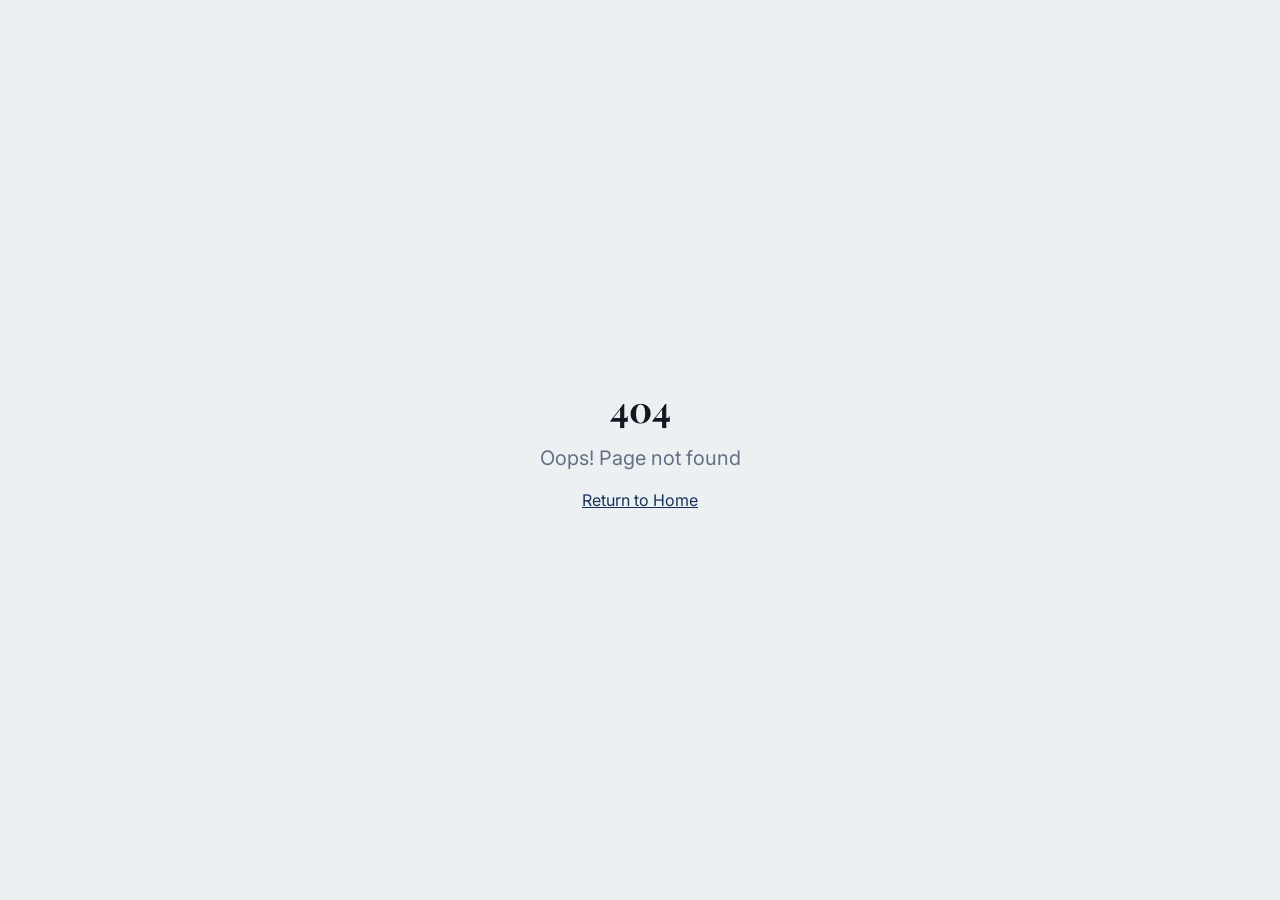
==== index.html @ b3d6ce6e "Add files via upload" ====
<!doctype html>
<html lang="en">
  <head>
    <meta charset="UTF-8" />
    <meta name="viewport" content="width=device-width, initial-scale=1.0" />
    <!-- TODO: Set the document title to the name of your application -->
    <title>Lovable App</title>
    <meta name="description" content="Lovable Generated Project" />
    <meta name="author" content="Lovable" />

    <!-- TODO: Update og:title to match your application name -->
    <meta property="og:title" content="Lovable App" />
    <meta property="og:description" content="Lovable Generated Project" />
    <meta property="og:type" content="website" />
    <meta property="og:image" content="https://lovable.dev/opengraph-image-p98pqg.png" />

    <meta name="twitter:card" content="summary_large_image" />
    <meta name="twitter:site" content="@Lovable" />
    <meta name="twitter:image" content="https://lovable.dev/opengraph-image-p98pqg.png" />
    <script type="module" crossorigin src="/assets/index-B_rghAXd.js"></script>
    <link rel="stylesheet" crossorigin href="/assets/index-BMxP3RxA.css">
  </head>

  <body>
    <div id="root"></div>
  </body>
</html>
---- assets/index-BMxP3RxA.css ----
@import"https://fonts.googleapis.com/css2?family=Playfair+Display:ital,wght@0,400;0,500;0,600;0,700;1,400;1,500&family=Inter:wght@300;400;500;600;700&display=swap";*,:before,:after{--tw-border-spacing-x: 0;--tw-border-spacing-y: 0;--tw-translate-x: 0;--tw-translate-y: 0;--tw-rotate: 0;--tw-skew-x: 0;--tw-skew-y: 0;--tw-scale-x: 1;--tw-scale-y: 1;--tw-pan-x: ;--tw-pan-y: ;--tw-pinch-zoom: ;--tw-scroll-snap-strictness: proximity;--tw-gradient-from-position: ;--tw-gradient-via-position: ;--tw-gradient-to-position: ;--tw-ordinal: ;--tw-slashed-zero: ;--tw-numeric-figure: ;--tw-numeric-spacing: ;--tw-numeric-fraction: ;--tw-ring-inset: ;--tw-ring-offset-width: 0px;--tw-ring-offset-color: #fff;--tw-ring-color: rgb(59 130 246 / .5);--tw-ring-offset-shadow: 0 0 #0000;--tw-ring-shadow: 0 0 #0000;--tw-shadow: 0 0 #0000;--tw-shadow-colored: 0 0 #0000;--tw-blur: ;--tw-brightness: ;--tw-contrast: ;--tw-grayscale: ;--tw-hue-rotate: ;--tw-invert: ;--tw-saturate: ;--tw-sepia: ;--tw-drop-shadow: ;--tw-backdrop-blur: ;--tw-backdrop-brightness: ;--tw-backdrop-contrast: ;--tw-backdrop-grayscale: ;--tw-backdrop-hue-rotate: ;--tw-backdrop-invert: ;--tw-backdrop-opacity: ;--tw-backdrop-saturate: ;--tw-backdrop-sepia: ;--tw-contain-size: ;--tw-contain-layout: ;--tw-contain-paint: ;--tw-contain-style: }::backdrop{--tw-border-spacing-x: 0;--tw-border-spacing-y: 0;--tw-translate-x: 0;--tw-translate-y: 0;--tw-rotate: 0;--tw-skew-x: 0;--tw-skew-y: 0;--tw-scale-x: 1;--tw-scale-y: 1;--tw-pan-x: ;--tw-pan-y: ;--tw-pinch-zoom: ;--tw-scroll-snap-strictness: proximity;--tw-gradient-from-position: ;--tw-gradient-via-position: ;--tw-gradient-to-position: ;--tw-ordinal: ;--tw-slashed-zero: ;--tw-numeric-figure: ;--tw-numeric-spacing: ;--tw-numeric-fraction: ;--tw-ring-inset: ;--tw-ring-offset-width: 0px;--tw-ring-offset-color: #fff;--tw-ring-color: rgb(59 130 246 / .5);--tw-ring-offset-shadow: 0 0 #0000;--tw-ring-shadow: 0 0 #0000;--tw-shadow: 0 0 #0000;--tw-shadow-colored: 0 0 #0000;--tw-blur: ;--tw-brightness: ;--tw-contrast: ;--tw-grayscale: ;--tw-hue-rotate: ;--tw-invert: ;--tw-saturate: ;--tw-sepia: ;--tw-drop-shadow: ;--tw-backdrop-blur: ;--tw-backdrop-brightness: ;--tw-backdrop-contrast: ;--tw-backdrop-grayscale: ;--tw-backdrop-hue-rotate: ;--tw-backdrop-invert: ;--tw-backdrop-opacity: ;--tw-backdrop-saturate: ;--tw-backdrop-sepia: ;--tw-contain-size: ;--tw-contain-layout: ;--tw-contain-paint: ;--tw-contain-style: }*,:before,:after{box-sizing:border-box;border-width:0;border-style:solid;border-color:#e5e7eb}:before,:after{--tw-content: ""}html,:host{line-height:1.5;-webkit-text-size-adjust:100%;-moz-tab-size:4;-o-tab-size:4;tab-size:4;font-family:Inter,system-ui,sans-serif;font-feature-settings:normal;font-variation-settings:normal;-webkit-tap-highlight-color:transparent}body{margin:0;line-height:inherit}hr{height:0;color:inherit;border-top-width:1px}abbr:where([title]){-webkit-text-decoration:underline dotted;text-decoration:underline dotted}h1,h2,h3,h4,h5,h6{font-size:inherit;font-weight:inherit}a{color:inherit;text-decoration:inherit}b,strong{font-weight:bolder}code,kbd,samp,pre{font-family:ui-monospace,SFMono-Regular,Menlo,Monaco,Consolas,Liberation Mono,Courier New,monospace;font-feature-settings:normal;font-variation-settings:normal;font-size:1em}small{font-size:80%}sub,sup{font-size:75%;line-height:0;position:relative;vertical-align:baseline}sub{bottom:-.25em}sup{top:-.5em}table{text-indent:0;border-color:inherit;border-collapse:collapse}button,input,optgroup,select,textarea{font-family:inherit;font-feature-settings:inherit;font-variation-settings:inherit;font-size:100%;font-weight:inherit;line-height:inherit;letter-spacing:inherit;color:inherit;margin:0;padding:0}button,select{text-transform:none}button,input:where([type=button]),input:where([type=reset]),input:where([type=submit]){-webkit-appearance:button;background-color:transparent;background-image:none}:-moz-focusring{outline:auto}:-moz-ui-invalid{box-shadow:none}progress{vertical-align:baseline}::-webkit-inner-spin-button,::-webkit-outer-spin-button{height:auto}[type=search]{-webkit-appearance:textfield;outline-offset:-2px}::-webkit-search-decoration{-webkit-appearance:none}::-webkit-file-upload-button{-webkit-appearance:button;font:inherit}summary{display:list-item}blockquote,dl,dd,h1,h2,h3,h4,h5,h6,hr,figure,p,pre{margin:0}fieldset{margin:0;padding:0}legend{padding:0}ol,ul,menu{list-style:none;margin:0;padding:0}dialog{padding:0}textarea{resize:vertical}input::-moz-placeholder,textarea::-moz-placeholder{opacity:1;color:#9ca3af}input::placeholder,textarea::placeholder{opacity:1;color:#9ca3af}button,[role=button]{cursor:pointer}:disabled{cursor:default}img,svg,video,canvas,audio,iframe,embed,object{display:block;vertical-align:middle}img,video{max-width:100%;height:auto}[hidden]:where(:not([hidden=until-found])){display:none}:root{--background: 40 33% 98%;--foreground: 220 30% 10%;--card: 0 0% 100%;--card-foreground: 220 30% 10%;--popover: 0 0% 100%;--popover-foreground: 220 30% 10%;--primary: 215 60% 22%;--primary-foreground: 40 33% 98%;--secondary: 210 25% 92%;--secondary-foreground: 220 30% 15%;--muted: 210 20% 94%;--muted-foreground: 215 15% 45%;--accent: 200 70% 50%;--accent-foreground: 0 0% 100%;--destructive: 0 84.2% 60.2%;--destructive-foreground: 210 40% 98%;--border: 215 25% 88%;--input: 215 25% 88%;--ring: 215 60% 22%;--radius: .75rem;--midnight: 220 35% 8%;--navy: 215 60% 22%;--navy-light: 210 50% 35%;--ice: 200 70% 50%;--ice-light: 200 80% 85%;--cream: 40 33% 98%;--cream-dark: 40 20% 92%;--gradient-primary: linear-gradient(135deg, hsl(215 60% 22%) 0%, hsl(200 70% 50%) 100%);--gradient-dark: linear-gradient(135deg, hsl(220 35% 8%) 0%, hsl(215 60% 22%) 100%);--gradient-light: linear-gradient(135deg, hsl(40 33% 98%) 0%, hsl(200 80% 95%) 100%);--gradient-accent: linear-gradient(135deg, hsl(200 70% 50%) 0%, hsl(180 60% 45%) 100%);--shadow-soft: 0 4px 20px -4px hsl(215 60% 22% / .1);--shadow-medium: 0 8px 30px -8px hsl(215 60% 22% / .15);--shadow-strong: 0 15px 50px -12px hsl(215 60% 22% / .25);--shadow-glow: 0 0 40px hsl(200 70% 50% / .2);--sidebar-background: 0 0% 98%;--sidebar-foreground: 240 5.3% 26.1%;--sidebar-primary: 240 5.9% 10%;--sidebar-primary-foreground: 0 0% 98%;--sidebar-accent: 240 4.8% 95.9%;--sidebar-accent-foreground: 240 5.9% 10%;--sidebar-border: 220 13% 91%;--sidebar-ring: 217.2 91.2% 59.8%}.dark{--background: 220 35% 8%;--foreground: 40 33% 98%;--card: 220 30% 12%;--card-foreground: 40 33% 98%;--popover: 220 30% 12%;--popover-foreground: 40 33% 98%;--primary: 200 70% 50%;--primary-foreground: 220 35% 8%;--secondary: 215 30% 18%;--secondary-foreground: 40 33% 98%;--muted: 215 25% 15%;--muted-foreground: 215 20% 65%;--accent: 200 70% 50%;--accent-foreground: 220 35% 8%;--destructive: 0 62.8% 30.6%;--destructive-foreground: 210 40% 98%;--border: 215 25% 20%;--input: 215 25% 20%;--ring: 200 70% 50%;--sidebar-background: 240 5.9% 10%;--sidebar-foreground: 240 4.8% 95.9%;--sidebar-primary: 224.3 76.3% 48%;--sidebar-primary-foreground: 0 0% 100%;--sidebar-accent: 240 3.7% 15.9%;--sidebar-accent-foreground: 240 4.8% 95.9%;--sidebar-border: 240 3.7% 15.9%;--sidebar-ring: 217.2 91.2% 59.8%}*{border-color:hsl(var(--border))}html{scroll-behavior:smooth}body{background-color:hsl(var(--background));color:hsl(var(--foreground));-webkit-font-smoothing:antialiased;-moz-osx-font-smoothing:grayscale;font-family:Inter,sans-serif}h1,h2,h3,h4,h5,h6{font-family:Playfair Display,serif}.container{width:100%;margin-right:auto;margin-left:auto;padding-right:2rem;padding-left:2rem}@media (min-width: 1400px){.container{max-width:1400px}}.hero-gradient{background:var(--gradient-light)}.hero-text-gradient{background:var(--gradient-primary);-webkit-background-clip:text;-webkit-text-fill-color:transparent;background-clip:text}.card-hover{transition-property:all;transition-timing-function:cubic-bezier(.4,0,.2,1);transition-duration:.5s;transition-timing-function:cubic-bezier(0,0,.2,1);animation-duration:.5s;animation-timing-function:cubic-bezier(0,0,.2,1)}.card-hover:hover{--tw-translate-y: -.5rem;transform:translate(var(--tw-translate-x),var(--tw-translate-y)) rotate(var(--tw-rotate)) skew(var(--tw-skew-x)) skewY(var(--tw-skew-y)) scaleX(var(--tw-scale-x)) scaleY(var(--tw-scale-y));box-shadow:var(--shadow-strong)}.section-padding{padding-top:5rem;padding-bottom:5rem}@media (min-width: 768px){.section-padding{padding-top:7rem;padding-bottom:7rem}}@media (min-width: 1024px){.section-padding{padding-top:8rem;padding-bottom:8rem}}.link-underline{position:relative}.link-underline:after{content:"";position:absolute;bottom:0;left:0;height:.125rem;width:0px;background-color:hsl(var(--accent));transition-property:all;transition-timing-function:cubic-bezier(.4,0,.2,1);transition-duration:.3s;animation-duration:.3s}.link-underline:hover:after{width:100%}.loader-overlay{position:fixed;top:0;right:0;bottom:0;left:0;z-index:50;display:flex;align-items:center;justify-content:center;background:var(--gradient-dark)}.sr-only{position:absolute;width:1px;height:1px;padding:0;margin:-1px;overflow:hidden;clip:rect(0,0,0,0);white-space:nowrap;border-width:0}.pointer-events-none{pointer-events:none}.pointer-events-auto{pointer-events:auto}.visible{visibility:visible}.invisible{visibility:hidden}.fixed{position:fixed}.absolute{position:absolute}.relative{position:relative}.-inset-4{top:-1rem;right:-1rem;bottom:-1rem;left:-1rem}.inset-0{top:0;right:0;bottom:0;left:0}.inset-x-0{left:0;right:0}.inset-y-0{top:0;bottom:0}.-bottom-12{bottom:-3rem}.-bottom-20{bottom:-5rem}.-bottom-4{bottom:-1rem}.-bottom-6{bottom:-1.5rem}.-left-12{left:-3rem}.-left-20{left:-5rem}.-left-4{left:-1rem}.-right-12{right:-3rem}.-right-20{right:-5rem}.-right-6{right:-1.5rem}.-top-12{top:-3rem}.-top-20{top:-5rem}.-top-3{top:-.75rem}.bottom-0{bottom:0}.bottom-1\/4{bottom:25%}.bottom-20{bottom:5rem}.bottom-8{bottom:2rem}.left-0{left:0}.left-1{left:.25rem}.left-1\/2{left:50%}.left-10{left:2.5rem}.left-2{left:.5rem}.left-4{left:1rem}.left-6{left:1.5rem}.left-\[50\%\]{left:50%}.right-0{right:0}.right-1{right:.25rem}.right-10{right:2.5rem}.right-2{right:.5rem}.right-3{right:.75rem}.right-4{right:1rem}.right-6{right:1.5rem}.top-0{top:0}.top-1\.5{top:.375rem}.top-1\/2{top:50%}.top-1\/4{top:25%}.top-2{top:.5rem}.top-20{top:5rem}.top-3\.5{top:.875rem}.top-4{top:1rem}.top-6{top:1.5rem}.top-\[1px\]{top:1px}.top-\[50\%\]{top:50%}.top-\[60\%\]{top:60%}.top-full{top:100%}.z-10{z-index:10}.z-20{z-index:20}.z-30{z-index:30}.z-40{z-index:40}.z-50{z-index:50}.z-\[100\]{z-index:100}.z-\[1\]{z-index:1}.order-1{order:1}.order-2{order:2}.row-span-2{grid-row:span 2 / span 2}.-mx-1{margin-left:-.25rem;margin-right:-.25rem}.mx-2{margin-left:.5rem;margin-right:.5rem}.mx-3\.5{margin-left:.875rem;margin-right:.875rem}.mx-auto{margin-left:auto;margin-right:auto}.my-0\.5{margin-top:.125rem;margin-bottom:.125rem}.my-1{margin-top:.25rem;margin-bottom:.25rem}.-ml-4{margin-left:-1rem}.-mt-4{margin-top:-1rem}.mb-1{margin-bottom:.25rem}.mb-10{margin-bottom:2.5rem}.mb-16{margin-bottom:4rem}.mb-2{margin-bottom:.5rem}.mb-3{margin-bottom:.75rem}.mb-4{margin-bottom:1rem}.mb-6{margin-bottom:1.5rem}.mb-8{margin-bottom:2rem}.ml-1{margin-left:.25rem}.ml-12{margin-left:3rem}.ml-auto{margin-left:auto}.mr-2{margin-right:.5rem}.mt-1{margin-top:.25rem}.mt-1\.5{margin-top:.375rem}.mt-2{margin-top:.5rem}.mt-24{margin-top:6rem}.mt-4{margin-top:1rem}.mt-auto{margin-top:auto}.block{display:block}.flex{display:flex}.inline-flex{display:inline-flex}.table{display:table}.grid{display:grid}.hidden{display:none}.aspect-\[3\/4\]{aspect-ratio:3/4}.aspect-square{aspect-ratio:1 / 1}.aspect-video{aspect-ratio:16 / 9}.size-4{width:1rem;height:1rem}.h-1\.5{height:.375rem}.h-10{height:2.5rem}.h-11{height:2.75rem}.h-12{height:3rem}.h-14{height:3.5rem}.h-2{height:.5rem}.h-2\.5{height:.625rem}.h-20{height:5rem}.h-3{height:.75rem}.h-3\.5{height:.875rem}.h-4{height:1rem}.h-5{height:1.25rem}.h-6{height:1.5rem}.h-64{height:16rem}.h-7{height:1.75rem}.h-8{height:2rem}.h-80{height:20rem}.h-9{height:2.25rem}.h-96{height:24rem}.h-\[1px\]{height:1px}.h-\[800px\]{height:800px}.h-\[var\(--radix-navigation-menu-viewport-height\)\]{height:var(--radix-navigation-menu-viewport-height)}.h-\[var\(--radix-select-trigger-height\)\]{height:var(--radix-select-trigger-height)}.h-auto{height:auto}.h-full{height:100%}.h-px{height:1px}.h-svh{height:100svh}.max-h-96{max-height:24rem}.max-h-\[300px\]{max-height:300px}.max-h-\[85vh\]{max-height:85vh}.max-h-screen{max-height:100vh}.min-h-0{min-height:0px}.min-h-\[80px\]{min-height:80px}.min-h-screen{min-height:100vh}.min-h-svh{min-height:100svh}.w-0{width:0px}.w-0\.5{width:.125rem}.w-1{width:.25rem}.w-1\.5{width:.375rem}.w-1\/3{width:33.333333%}.w-10{width:2.5rem}.w-11{width:2.75rem}.w-12{width:3rem}.w-14{width:3.5rem}.w-2{width:.5rem}.w-2\.5{width:.625rem}.w-20{width:5rem}.w-3{width:.75rem}.w-3\.5{width:.875rem}.w-3\/4{width:75%}.w-4{width:1rem}.w-5{width:1.25rem}.w-6{width:1.5rem}.w-64{width:16rem}.w-7{width:1.75rem}.w-72{width:18rem}.w-8{width:2rem}.w-80{width:20rem}.w-9{width:2.25rem}.w-96{width:24rem}.w-\[--sidebar-width\]{width:var(--sidebar-width)}.w-\[100px\]{width:100px}.w-\[1px\]{width:1px}.w-\[800px\]{width:800px}.w-auto{width:auto}.w-full{width:100%}.w-max{width:-moz-max-content;width:max-content}.w-px{width:1px}.min-w-0{min-width:0px}.min-w-5{min-width:1.25rem}.min-w-\[12rem\]{min-width:12rem}.min-w-\[8rem\]{min-width:8rem}.min-w-\[var\(--radix-select-trigger-width\)\]{min-width:var(--radix-select-trigger-width)}.max-w-2xl{max-width:42rem}.max-w-4xl{max-width:56rem}.max-w-5xl{max-width:64rem}.max-w-\[--skeleton-width\]{max-width:var(--skeleton-width)}.max-w-full{max-width:100%}.max-w-lg{max-width:32rem}.max-w-max{max-width:-moz-max-content;max-width:max-content}.max-w-md{max-width:28rem}.max-w-xs{max-width:20rem}.flex-1{flex:1 1 0%}.shrink-0{flex-shrink:0}.grow{flex-grow:1}.grow-0{flex-grow:0}.basis-full{flex-basis:100%}.caption-bottom{caption-side:bottom}.border-collapse{border-collapse:collapse}.-translate-x-1\/2{--tw-translate-x: -50%;transform:translate(var(--tw-translate-x),var(--tw-translate-y)) rotate(var(--tw-rotate)) skew(var(--tw-skew-x)) skewY(var(--tw-skew-y)) scaleX(var(--tw-scale-x)) scaleY(var(--tw-scale-y))}.-translate-x-px{--tw-translate-x: -1px;transform:translate(var(--tw-translate-x),var(--tw-translate-y)) rotate(var(--tw-rotate)) skew(var(--tw-skew-x)) skewY(var(--tw-skew-y)) scaleX(var(--tw-scale-x)) scaleY(var(--tw-scale-y))}.-translate-y-1\/2{--tw-translate-y: -50%;transform:translate(var(--tw-translate-x),var(--tw-translate-y)) rotate(var(--tw-rotate)) skew(var(--tw-skew-x)) skewY(var(--tw-skew-y)) scaleX(var(--tw-scale-x)) scaleY(var(--tw-scale-y))}.translate-x-\[-50\%\]{--tw-translate-x: -50%;transform:translate(var(--tw-translate-x),var(--tw-translate-y)) rotate(var(--tw-rotate)) skew(var(--tw-skew-x)) skewY(var(--tw-skew-y)) scaleX(var(--tw-scale-x)) scaleY(var(--tw-scale-y))}.translate-x-px{--tw-translate-x: 1px;transform:translate(var(--tw-translate-x),var(--tw-translate-y)) rotate(var(--tw-rotate)) skew(var(--tw-skew-x)) skewY(var(--tw-skew-y)) scaleX(var(--tw-scale-x)) scaleY(var(--tw-scale-y))}.translate-y-\[-50\%\]{--tw-translate-y: -50%;transform:translate(var(--tw-translate-x),var(--tw-translate-y)) rotate(var(--tw-rotate)) skew(var(--tw-skew-x)) skewY(var(--tw-skew-y)) scaleX(var(--tw-scale-x)) scaleY(var(--tw-scale-y))}.translate-y-full{--tw-translate-y: 100%;transform:translate(var(--tw-translate-x),var(--tw-translate-y)) rotate(var(--tw-rotate)) skew(var(--tw-skew-x)) skewY(var(--tw-skew-y)) scaleX(var(--tw-scale-x)) scaleY(var(--tw-scale-y))}.rotate-45{--tw-rotate: 45deg;transform:translate(var(--tw-translate-x),var(--tw-translate-y)) rotate(var(--tw-rotate)) skew(var(--tw-skew-x)) skewY(var(--tw-skew-y)) scaleX(var(--tw-scale-x)) scaleY(var(--tw-scale-y))}.rotate-90{--tw-rotate: 90deg;transform:translate(var(--tw-translate-x),var(--tw-translate-y)) rotate(var(--tw-rotate)) skew(var(--tw-skew-x)) skewY(var(--tw-skew-y)) scaleX(var(--tw-scale-x)) scaleY(var(--tw-scale-y))}.transform{transform:translate(var(--tw-translate-x),var(--tw-translate-y)) rotate(var(--tw-rotate)) skew(var(--tw-skew-x)) skewY(var(--tw-skew-y)) scaleX(var(--tw-scale-x)) scaleY(var(--tw-scale-y))}@keyframes pulse{50%{opacity:.5}}.animate-pulse{animation:pulse 2s cubic-bezier(.4,0,.6,1) infinite}.cursor-default{cursor:default}.cursor-pointer{cursor:pointer}.touch-none{touch-action:none}.select-none{-webkit-user-select:none;-moz-user-select:none;user-select:none}.resize-none{resize:none}.list-none{list-style-type:none}.auto-rows-\[280px\]{grid-auto-rows:280px}.grid-cols-1{grid-template-columns:repeat(1,minmax(0,1fr))}.flex-row{flex-direction:row}.flex-col{flex-direction:column}.flex-col-reverse{flex-direction:column-reverse}.flex-wrap{flex-wrap:wrap}.items-start{align-items:flex-start}.items-end{align-items:flex-end}.items-center{align-items:center}.items-stretch{align-items:stretch}.justify-center{justify-content:center}.justify-between{justify-content:space-between}.gap-1{gap:.25rem}.gap-1\.5{gap:.375rem}.gap-12{gap:3rem}.gap-2{gap:.5rem}.gap-3{gap:.75rem}.gap-4{gap:1rem}.gap-6{gap:1.5rem}.gap-8{gap:2rem}.space-x-1>:not([hidden])~:not([hidden]){--tw-space-x-reverse: 0;margin-right:calc(.25rem * var(--tw-space-x-reverse));margin-left:calc(.25rem * calc(1 - var(--tw-space-x-reverse)))}.space-x-4>:not([hidden])~:not([hidden]){--tw-space-x-reverse: 0;margin-right:calc(1rem * var(--tw-space-x-reverse));margin-left:calc(1rem * calc(1 - var(--tw-space-x-reverse)))}.space-y-1>:not([hidden])~:not([hidden]){--tw-space-y-reverse: 0;margin-top:calc(.25rem * calc(1 - var(--tw-space-y-reverse)));margin-bottom:calc(.25rem * var(--tw-space-y-reverse))}.space-y-1\.5>:not([hidden])~:not([hidden]){--tw-space-y-reverse: 0;margin-top:calc(.375rem * calc(1 - var(--tw-space-y-reverse)));margin-bottom:calc(.375rem * var(--tw-space-y-reverse))}.space-y-12>:not([hidden])~:not([hidden]){--tw-space-y-reverse: 0;margin-top:calc(3rem * calc(1 - var(--tw-space-y-reverse)));margin-bottom:calc(3rem * var(--tw-space-y-reverse))}.space-y-2>:not([hidden])~:not([hidden]){--tw-space-y-reverse: 0;margin-top:calc(.5rem * calc(1 - var(--tw-space-y-reverse)));margin-bottom:calc(.5rem * var(--tw-space-y-reverse))}.space-y-4>:not([hidden])~:not([hidden]){--tw-space-y-reverse: 0;margin-top:calc(1rem * calc(1 - var(--tw-space-y-reverse)));margin-bottom:calc(1rem * var(--tw-space-y-reverse))}.space-y-6>:not([hidden])~:not([hidden]){--tw-space-y-reverse: 0;margin-top:calc(1.5rem * calc(1 - var(--tw-space-y-reverse)));margin-bottom:calc(1.5rem * var(--tw-space-y-reverse))}.overflow-auto{overflow:auto}.overflow-hidden{overflow:hidden}.overflow-y-auto{overflow-y:auto}.overflow-x-hidden{overflow-x:hidden}.whitespace-nowrap{white-space:nowrap}.break-words{overflow-wrap:break-word}.rounded-2xl{border-radius:1rem}.rounded-3xl{border-radius:1.5rem}.rounded-\[2px\]{border-radius:2px}.rounded-\[inherit\]{border-radius:inherit}.rounded-full{border-radius:9999px}.rounded-lg{border-radius:var(--radius)}.rounded-md{border-radius:calc(var(--radius) - 2px)}.rounded-sm{border-radius:calc(var(--radius) - 4px)}.rounded-xl{border-radius:.75rem}.rounded-t-\[10px\]{border-top-left-radius:10px;border-top-right-radius:10px}.rounded-tl-sm{border-top-left-radius:calc(var(--radius) - 4px)}.border{border-width:1px}.border-2{border-width:2px}.border-4{border-width:4px}.border-\[1\.5px\]{border-width:1.5px}.border-y{border-top-width:1px;border-bottom-width:1px}.border-b{border-bottom-width:1px}.border-l{border-left-width:1px}.border-r{border-right-width:1px}.border-t{border-top-width:1px}.border-dashed{border-style:dashed}.border-\[--color-border\]{border-color:var(--color-border)}.border-border{border-color:hsl(var(--border))}.border-border\/50{border-color:hsl(var(--border) / .5)}.border-card{border-color:hsl(var(--card))}.border-cream\/20{border-color:hsl(var(--cream) / .2)}.border-destructive{border-color:hsl(var(--destructive))}.border-destructive\/50{border-color:hsl(var(--destructive) / .5)}.border-ice\/20{border-color:hsl(var(--ice) / .2)}.border-input{border-color:hsl(var(--input))}.border-primary{border-color:hsl(var(--primary))}.border-sidebar-border{border-color:hsl(var(--sidebar-border))}.border-transparent{border-color:transparent}.border-l-transparent{border-left-color:transparent}.border-t-ice{border-top-color:hsl(var(--ice))}.border-t-transparent{border-top-color:transparent}.bg-\[--color-bg\]{background-color:var(--color-bg)}.bg-accent{background-color:hsl(var(--accent))}.bg-accent\/90{background-color:hsl(var(--accent) / .9)}.bg-background{background-color:hsl(var(--background))}.bg-black\/80{background-color:#000c}.bg-border{background-color:hsl(var(--border))}.bg-card{background-color:hsl(var(--card))}.bg-card\/90{background-color:hsl(var(--card) / .9)}.bg-destructive{background-color:hsl(var(--destructive))}.bg-foreground{background-color:hsl(var(--foreground))}.bg-green-500{--tw-bg-opacity: 1;background-color:rgb(34 197 94 / var(--tw-bg-opacity, 1))}.bg-ice{background-color:hsl(var(--ice))}.bg-ice\/5{background-color:hsl(var(--ice) / .05)}.bg-midnight{background-color:hsl(var(--midnight))}.bg-midnight\/95{background-color:hsl(var(--midnight) / .95)}.bg-muted{background-color:hsl(var(--muted))}.bg-muted\/50{background-color:hsl(var(--muted) / .5)}.bg-popover{background-color:hsl(var(--popover))}.bg-primary{background-color:hsl(var(--primary))}.bg-primary\/10{background-color:hsl(var(--primary) / .1)}.bg-primary\/5{background-color:hsl(var(--primary) / .05)}.bg-secondary{background-color:hsl(var(--secondary))}.bg-sidebar{background-color:hsl(var(--sidebar-background))}.bg-sidebar-border{background-color:hsl(var(--sidebar-border))}.bg-transparent{background-color:transparent}.bg-gradient-to-b{background-image:linear-gradient(to bottom,var(--tw-gradient-stops))}.bg-gradient-to-br{background-image:linear-gradient(to bottom right,var(--tw-gradient-stops))}.bg-gradient-to-l{background-image:linear-gradient(to left,var(--tw-gradient-stops))}.bg-gradient-to-r{background-image:linear-gradient(to right,var(--tw-gradient-stops))}.bg-gradient-to-t{background-image:linear-gradient(to top,var(--tw-gradient-stops))}.bg-gradient-to-tr{background-image:linear-gradient(to top right,var(--tw-gradient-stops))}.from-accent{--tw-gradient-from: hsl(var(--accent)) var(--tw-gradient-from-position);--tw-gradient-to: hsl(var(--accent) / 0) var(--tw-gradient-to-position);--tw-gradient-stops: var(--tw-gradient-from), var(--tw-gradient-to)}.from-ice{--tw-gradient-from: hsl(var(--ice)) var(--tw-gradient-from-position);--tw-gradient-to: hsl(var(--ice) / 0) var(--tw-gradient-to-position);--tw-gradient-stops: var(--tw-gradient-from), var(--tw-gradient-to)}.from-ice\/5{--tw-gradient-from: hsl(var(--ice) / .05) var(--tw-gradient-from-position);--tw-gradient-to: hsl(var(--ice) / 0) var(--tw-gradient-to-position);--tw-gradient-stops: var(--tw-gradient-from), var(--tw-gradient-to)}.from-midnight\/30{--tw-gradient-from: hsl(var(--midnight) / .3) var(--tw-gradient-from-position);--tw-gradient-to: hsl(var(--midnight) / 0) var(--tw-gradient-to-position);--tw-gradient-stops: var(--tw-gradient-from), var(--tw-gradient-to)}.from-midnight\/80{--tw-gradient-from: hsl(var(--midnight) / .8) var(--tw-gradient-from-position);--tw-gradient-to: hsl(var(--midnight) / 0) var(--tw-gradient-to-position);--tw-gradient-stops: var(--tw-gradient-from), var(--tw-gradient-to)}.from-primary{--tw-gradient-from: hsl(var(--primary)) var(--tw-gradient-from-position);--tw-gradient-to: hsl(var(--primary) / 0) var(--tw-gradient-to-position);--tw-gradient-stops: var(--tw-gradient-from), var(--tw-gradient-to)}.from-primary\/20{--tw-gradient-from: hsl(var(--primary) / .2) var(--tw-gradient-from-position);--tw-gradient-to: hsl(var(--primary) / 0) var(--tw-gradient-to-position);--tw-gradient-stops: var(--tw-gradient-from), var(--tw-gradient-to)}.from-transparent{--tw-gradient-from: transparent var(--tw-gradient-from-position);--tw-gradient-to: rgb(0 0 0 / 0) var(--tw-gradient-to-position);--tw-gradient-stops: var(--tw-gradient-from), var(--tw-gradient-to)}.via-accent{--tw-gradient-to: hsl(var(--accent) / 0) var(--tw-gradient-to-position);--tw-gradient-stops: var(--tw-gradient-from), hsl(var(--accent)) var(--tw-gradient-via-position), var(--tw-gradient-to)}.via-cream\/20{--tw-gradient-to: hsl(var(--cream) / 0) var(--tw-gradient-to-position);--tw-gradient-stops: var(--tw-gradient-from), hsl(var(--cream) / .2) var(--tw-gradient-via-position), var(--tw-gradient-to)}.via-midnight\/20{--tw-gradient-to: hsl(var(--midnight) / 0) var(--tw-gradient-to-position);--tw-gradient-stops: var(--tw-gradient-from), hsl(var(--midnight) / .2) var(--tw-gradient-via-position), var(--tw-gradient-to)}.to-accent\/20{--tw-gradient-to: hsl(var(--accent) / .2) var(--tw-gradient-to-position)}.to-ice{--tw-gradient-to: hsl(var(--ice)) var(--tw-gradient-to-position)}.to-navy-light{--tw-gradient-to: hsl(var(--navy-light)) var(--tw-gradient-to-position)}.to-primary{--tw-gradient-to: hsl(var(--primary)) var(--tw-gradient-to-position)}.to-transparent{--tw-gradient-to: transparent var(--tw-gradient-to-position)}.fill-current{fill:currentColor}.fill-ice{fill:hsl(var(--ice))}.object-contain{-o-object-fit:contain;object-fit:contain}.object-cover{-o-object-fit:cover;object-fit:cover}.p-0{padding:0}.p-1{padding:.25rem}.p-2{padding:.5rem}.p-3{padding:.75rem}.p-4{padding:1rem}.p-6{padding:1.5rem}.p-8{padding:2rem}.p-\[1px\]{padding:1px}.px-1{padding-left:.25rem;padding-right:.25rem}.px-2{padding-left:.5rem;padding-right:.5rem}.px-2\.5{padding-left:.625rem;padding-right:.625rem}.px-3{padding-left:.75rem;padding-right:.75rem}.px-4{padding-left:1rem;padding-right:1rem}.px-5{padding-left:1.25rem;padding-right:1.25rem}.px-6{padding-left:1.5rem;padding-right:1.5rem}.px-8{padding-left:2rem;padding-right:2rem}.py-0\.5{padding-top:.125rem;padding-bottom:.125rem}.py-1{padding-top:.25rem;padding-bottom:.25rem}.py-1\.5{padding-top:.375rem;padding-bottom:.375rem}.py-16{padding-top:4rem;padding-bottom:4rem}.py-2{padding-top:.5rem;padding-bottom:.5rem}.py-20{padding-top:5rem;padding-bottom:5rem}.py-3{padding-top:.75rem;padding-bottom:.75rem}.py-4{padding-top:1rem;padding-bottom:1rem}.py-6{padding-top:1.5rem;padding-bottom:1.5rem}.pb-3{padding-bottom:.75rem}.pb-4{padding-bottom:1rem}.pl-2\.5{padding-left:.625rem}.pl-4{padding-left:1rem}.pl-8{padding-left:2rem}.pr-2{padding-right:.5rem}.pr-2\.5{padding-right:.625rem}.pr-8{padding-right:2rem}.pt-0{padding-top:0}.pt-1{padding-top:.25rem}.pt-3{padding-top:.75rem}.pt-4{padding-top:1rem}.text-left{text-align:left}.text-center{text-align:center}.align-middle{vertical-align:middle}.font-mono{font-family:ui-monospace,SFMono-Regular,Menlo,Monaco,Consolas,Liberation Mono,Courier New,monospace}.font-serif{font-family:Playfair Display,Georgia,serif}.text-2xl{font-size:1.5rem;line-height:2rem}.text-3xl{font-size:1.875rem;line-height:2.25rem}.text-4xl{font-size:2.25rem;line-height:2.5rem}.text-5xl{font-size:3rem;line-height:1}.text-\[0\.8rem\]{font-size:.8rem}.text-base{font-size:1rem;line-height:1.5rem}.text-lg{font-size:1.125rem;line-height:1.75rem}.text-sm{font-size:.875rem;line-height:1.25rem}.text-xl{font-size:1.25rem;line-height:1.75rem}.text-xs{font-size:.75rem;line-height:1rem}.font-bold{font-weight:700}.font-medium{font-weight:500}.font-normal{font-weight:400}.font-semibold{font-weight:600}.uppercase{text-transform:uppercase}.tabular-nums{--tw-numeric-spacing: tabular-nums;font-variant-numeric:var(--tw-ordinal) var(--tw-slashed-zero) var(--tw-numeric-figure) var(--tw-numeric-spacing) var(--tw-numeric-fraction)}.leading-none{line-height:1}.leading-relaxed{line-height:1.625}.leading-tight{line-height:1.25}.tracking-tight{letter-spacing:-.025em}.tracking-wider{letter-spacing:.05em}.tracking-widest{letter-spacing:.1em}.text-accent{color:hsl(var(--accent))}.text-accent-foreground{color:hsl(var(--accent-foreground))}.text-card-foreground{color:hsl(var(--card-foreground))}.text-cream{color:hsl(var(--cream))}.text-cream\/40{color:hsl(var(--cream) / .4)}.text-cream\/60{color:hsl(var(--cream) / .6)}.text-current{color:currentColor}.text-destructive{color:hsl(var(--destructive))}.text-destructive-foreground{color:hsl(var(--destructive-foreground))}.text-foreground{color:hsl(var(--foreground))}.text-foreground\/50{color:hsl(var(--foreground) / .5)}.text-ice{color:hsl(var(--ice))}.text-ice-light{color:hsl(var(--ice-light))}.text-muted-foreground{color:hsl(var(--muted-foreground))}.text-popover-foreground{color:hsl(var(--popover-foreground))}.text-primary{color:hsl(var(--primary))}.text-primary-foreground{color:hsl(var(--primary-foreground))}.text-secondary-foreground{color:hsl(var(--secondary-foreground))}.text-sidebar-foreground{color:hsl(var(--sidebar-foreground))}.text-sidebar-foreground\/70{color:hsl(var(--sidebar-foreground) / .7)}.underline{text-decoration-line:underline}.underline-offset-4{text-underline-offset:4px}.opacity-0{opacity:0}.opacity-40{opacity:.4}.opacity-50{opacity:.5}.opacity-60{opacity:.6}.opacity-70{opacity:.7}.opacity-90{opacity:.9}.mix-blend-multiply{mix-blend-mode:multiply}.shadow-\[0_0_0_1px_hsl\(var\(--sidebar-border\)\)\]{--tw-shadow: 0 0 0 1px hsl(var(--sidebar-border));--tw-shadow-colored: 0 0 0 1px var(--tw-shadow-color);box-shadow:var(--tw-ring-offset-shadow, 0 0 #0000),var(--tw-ring-shadow, 0 0 #0000),var(--tw-shadow)}.shadow-glow{--tw-shadow: var(--shadow-glow);--tw-shadow-colored: var(--shadow-glow);box-shadow:var(--tw-ring-offset-shadow, 0 0 #0000),var(--tw-ring-shadow, 0 0 #0000),var(--tw-shadow)}.shadow-lg{--tw-shadow: 0 10px 15px -3px rgb(0 0 0 / .1), 0 4px 6px -4px rgb(0 0 0 / .1);--tw-shadow-colored: 0 10px 15px -3px var(--tw-shadow-color), 0 4px 6px -4px var(--tw-shadow-color);box-shadow:var(--tw-ring-offset-shadow, 0 0 #0000),var(--tw-ring-shadow, 0 0 #0000),var(--tw-shadow)}.shadow-md{--tw-shadow: 0 4px 6px -1px rgb(0 0 0 / .1), 0 2px 4px -2px rgb(0 0 0 / .1);--tw-shadow-colored: 0 4px 6px -1px var(--tw-shadow-color), 0 2px 4px -2px var(--tw-shadow-color);box-shadow:var(--tw-ring-offset-shadow, 0 0 #0000),var(--tw-ring-shadow, 0 0 #0000),var(--tw-shadow)}.shadow-medium{--tw-shadow: var(--shadow-medium);--tw-shadow-colored: var(--shadow-medium);box-shadow:var(--tw-ring-offset-shadow, 0 0 #0000),var(--tw-ring-shadow, 0 0 #0000),var(--tw-shadow)}.shadow-none{--tw-shadow: 0 0 #0000;--tw-shadow-colored: 0 0 #0000;box-shadow:var(--tw-ring-offset-shadow, 0 0 #0000),var(--tw-ring-shadow, 0 0 #0000),var(--tw-shadow)}.shadow-sm{--tw-shadow: 0 1px 2px 0 rgb(0 0 0 / .05);--tw-shadow-colored: 0 1px 2px 0 var(--tw-shadow-color);box-shadow:var(--tw-ring-offset-shadow, 0 0 #0000),var(--tw-ring-shadow, 0 0 #0000),var(--tw-shadow)}.shadow-soft{--tw-shadow: var(--shadow-soft);--tw-shadow-colored: var(--shadow-soft);box-shadow:var(--tw-ring-offset-shadow, 0 0 #0000),var(--tw-ring-shadow, 0 0 #0000),var(--tw-shadow)}.shadow-strong{--tw-shadow: var(--shadow-strong);--tw-shadow-colored: var(--shadow-strong);box-shadow:var(--tw-ring-offset-shadow, 0 0 #0000),var(--tw-ring-shadow, 0 0 #0000),var(--tw-shadow)}.shadow-xl{--tw-shadow: 0 20px 25px -5px rgb(0 0 0 / .1), 0 8px 10px -6px rgb(0 0 0 / .1);--tw-shadow-colored: 0 20px 25px -5px var(--tw-shadow-color), 0 8px 10px -6px var(--tw-shadow-color);box-shadow:var(--tw-ring-offset-shadow, 0 0 #0000),var(--tw-ring-shadow, 0 0 #0000),var(--tw-shadow)}.outline-none{outline:2px solid transparent;outline-offset:2px}.outline{outline-style:solid}.ring{--tw-ring-offset-shadow: var(--tw-ring-inset) 0 0 0 var(--tw-ring-offset-width) var(--tw-ring-offset-color);--tw-ring-shadow: var(--tw-ring-inset) 0 0 0 calc(3px + var(--tw-ring-offset-width)) var(--tw-ring-color);box-shadow:var(--tw-ring-offset-shadow),var(--tw-ring-shadow),var(--tw-shadow, 0 0 #0000)}.ring-0{--tw-ring-offset-shadow: var(--tw-ring-inset) 0 0 0 var(--tw-ring-offset-width) var(--tw-ring-offset-color);--tw-ring-shadow: var(--tw-ring-inset) 0 0 0 calc(0px + var(--tw-ring-offset-width)) var(--tw-ring-color);box-shadow:var(--tw-ring-offset-shadow),var(--tw-ring-shadow),var(--tw-shadow, 0 0 #0000)}.ring-2{--tw-ring-offset-shadow: var(--tw-ring-inset) 0 0 0 var(--tw-ring-offset-width) var(--tw-ring-offset-color);--tw-ring-shadow: var(--tw-ring-inset) 0 0 0 calc(2px + var(--tw-ring-offset-width)) var(--tw-ring-color);box-shadow:var(--tw-ring-offset-shadow),var(--tw-ring-shadow),var(--tw-shadow, 0 0 #0000)}.ring-ring{--tw-ring-color: hsl(var(--ring))}.ring-sidebar-ring{--tw-ring-color: hsl(var(--sidebar-ring))}.ring-offset-background{--tw-ring-offset-color: hsl(var(--background))}.blur-2xl{--tw-blur: blur(40px);filter:var(--tw-blur) var(--tw-brightness) var(--tw-contrast) var(--tw-grayscale) var(--tw-hue-rotate) var(--tw-invert) var(--tw-saturate) var(--tw-sepia) var(--tw-drop-shadow)}.blur-3xl{--tw-blur: blur(64px);filter:var(--tw-blur) var(--tw-brightness) var(--tw-contrast) var(--tw-grayscale) var(--tw-hue-rotate) var(--tw-invert) var(--tw-saturate) var(--tw-sepia) var(--tw-drop-shadow)}.filter{filter:var(--tw-blur) var(--tw-brightness) var(--tw-contrast) var(--tw-grayscale) var(--tw-hue-rotate) var(--tw-invert) var(--tw-saturate) var(--tw-sepia) var(--tw-drop-shadow)}.backdrop-blur-lg{--tw-backdrop-blur: blur(16px);-webkit-backdrop-filter:var(--tw-backdrop-blur) var(--tw-backdrop-brightness) var(--tw-backdrop-contrast) var(--tw-backdrop-grayscale) var(--tw-backdrop-hue-rotate) var(--tw-backdrop-invert) var(--tw-backdrop-opacity) var(--tw-backdrop-saturate) var(--tw-backdrop-sepia);backdrop-filter:var(--tw-backdrop-blur) var(--tw-backdrop-brightness) var(--tw-backdrop-contrast) var(--tw-backdrop-grayscale) var(--tw-backdrop-hue-rotate) var(--tw-backdrop-invert) var(--tw-backdrop-opacity) var(--tw-backdrop-saturate) var(--tw-backdrop-sepia)}.backdrop-blur-sm{--tw-backdrop-blur: blur(4px);-webkit-backdrop-filter:var(--tw-backdrop-blur) var(--tw-backdrop-brightness) var(--tw-backdrop-contrast) var(--tw-backdrop-grayscale) var(--tw-backdrop-hue-rotate) var(--tw-backdrop-invert) var(--tw-backdrop-opacity) var(--tw-backdrop-saturate) var(--tw-backdrop-sepia);backdrop-filter:var(--tw-backdrop-blur) var(--tw-backdrop-brightness) var(--tw-backdrop-contrast) var(--tw-backdrop-grayscale) var(--tw-backdrop-hue-rotate) var(--tw-backdrop-invert) var(--tw-backdrop-opacity) var(--tw-backdrop-saturate) var(--tw-backdrop-sepia)}.transition{transition-property:color,background-color,border-color,text-decoration-color,fill,stroke,opacity,box-shadow,transform,filter,-webkit-backdrop-filter;transition-property:color,background-color,border-color,text-decoration-color,fill,stroke,opacity,box-shadow,transform,filter,backdrop-filter;transition-property:color,background-color,border-color,text-decoration-color,fill,stroke,opacity,box-shadow,transform,filter,backdrop-filter,-webkit-backdrop-filter;transition-timing-function:cubic-bezier(.4,0,.2,1);transition-duration:.15s}.transition-\[left\,right\,width\]{transition-property:left,right,width;transition-timing-function:cubic-bezier(.4,0,.2,1);transition-duration:.15s}.transition-\[margin\,opa\]{transition-property:margin,opa;transition-timing-function:cubic-bezier(.4,0,.2,1);transition-duration:.15s}.transition-\[width\,height\,padding\]{transition-property:width,height,padding;transition-timing-function:cubic-bezier(.4,0,.2,1);transition-duration:.15s}.transition-\[width\]{transition-property:width;transition-timing-function:cubic-bezier(.4,0,.2,1);transition-duration:.15s}.transition-all{transition-property:all;transition-timing-function:cubic-bezier(.4,0,.2,1);transition-duration:.15s}.transition-colors{transition-property:color,background-color,border-color,text-decoration-color,fill,stroke;transition-timing-function:cubic-bezier(.4,0,.2,1);transition-duration:.15s}.transition-opacity{transition-property:opacity;transition-timing-function:cubic-bezier(.4,0,.2,1);transition-duration:.15s}.transition-transform{transition-property:transform;transition-timing-function:cubic-bezier(.4,0,.2,1);transition-duration:.15s}.duration-1000{transition-duration:1s}.duration-200{transition-duration:.2s}.duration-300{transition-duration:.3s}.duration-500{transition-duration:.5s}.duration-700{transition-duration:.7s}.ease-in-out{transition-timing-function:cubic-bezier(.4,0,.2,1)}.ease-linear{transition-timing-function:linear}@keyframes enter{0%{opacity:var(--tw-enter-opacity, 1);transform:translate3d(var(--tw-enter-translate-x, 0),var(--tw-enter-translate-y, 0),0) scale3d(var(--tw-enter-scale, 1),var(--tw-enter-scale, 1),var(--tw-enter-scale, 1)) rotate(var(--tw-enter-rotate, 0))}}@keyframes exit{to{opacity:var(--tw-exit-opacity, 1);transform:translate3d(var(--tw-exit-translate-x, 0),var(--tw-exit-translate-y, 0),0) scale3d(var(--tw-exit-scale, 1),var(--tw-exit-scale, 1),var(--tw-exit-scale, 1)) rotate(var(--tw-exit-rotate, 0))}}.animate-in{animation-name:enter;animation-duration:.15s;--tw-enter-opacity: initial;--tw-enter-scale: initial;--tw-enter-rotate: initial;--tw-enter-translate-x: initial;--tw-enter-translate-y: initial}.fade-in-0{--tw-enter-opacity: 0}.fade-in-80{--tw-enter-opacity: .8}.zoom-in-95{--tw-enter-scale: .95}.duration-1000{animation-duration:1s}.duration-200{animation-duration:.2s}.duration-300{animation-duration:.3s}.duration-500{animation-duration:.5s}.duration-700{animation-duration:.7s}.ease-in-out{animation-timing-function:cubic-bezier(.4,0,.2,1)}.ease-linear{animation-timing-function:linear}.animate-on-scroll.visible{--tw-translate-y: 0px;transform:translate(var(--tw-translate-x),var(--tw-translate-y)) rotate(var(--tw-rotate)) skew(var(--tw-skew-x)) skewY(var(--tw-skew-y)) scaleX(var(--tw-scale-x)) scaleY(var(--tw-scale-y));opacity:1}@keyframes float{0%,to{transform:translateY(0)}50%{transform:translateY(-20px)}}@keyframes fade-up{0%{opacity:0;transform:translateY(30px)}to{opacity:1;transform:translateY(0)}}@keyframes fade-in{0%{opacity:0}to{opacity:1}}@keyframes slide-in-left{0%{opacity:0;transform:translate(-50px)}to{opacity:1;transform:translate(0)}}@keyframes slide-in-right{0%{opacity:0;transform:translate(50px)}to{opacity:1;transform:translate(0)}}@keyframes scale-in{0%{opacity:0;transform:scale(.9)}to{opacity:1;transform:scale(1)}}@keyframes typing{0%{width:0}to{width:100%}}@keyframes blink{50%{border-color:transparent}}.animate-float{animation:float 6s ease-in-out infinite}.animate-fade-up{animation:fade-up .8s ease-out forwards}.animate-fade-in{animation:fade-in 1s ease-out forwards}.animate-slide-in-left{animation:slide-in-left .8s ease-out forwards}.animate-slide-in-right{animation:slide-in-right .8s ease-out forwards}.animate-scale-in{animation:scale-in .6s ease-out forwards}.file\:border-0::file-selector-button{border-width:0px}.file\:bg-transparent::file-selector-button{background-color:transparent}.file\:text-sm::file-selector-button{font-size:.875rem;line-height:1.25rem}.file\:font-medium::file-selector-button{font-weight:500}.file\:text-foreground::file-selector-button{color:hsl(var(--foreground))}.placeholder\:text-muted-foreground::-moz-placeholder{color:hsl(var(--muted-foreground))}.placeholder\:text-muted-foreground::placeholder{color:hsl(var(--muted-foreground))}.after\:absolute:after{content:var(--tw-content);position:absolute}.after\:-inset-2:after{content:var(--tw-content);top:-.5rem;right:-.5rem;bottom:-.5rem;left:-.5rem}.after\:inset-y-0:after{content:var(--tw-content);top:0;bottom:0}.after\:left-1\/2:after{content:var(--tw-content);left:50%}.after\:w-1:after{content:var(--tw-content);width:.25rem}.after\:w-\[2px\]:after{content:var(--tw-content);width:2px}.after\:-translate-x-1\/2:after{content:var(--tw-content);--tw-translate-x: -50%;transform:translate(var(--tw-translate-x),var(--tw-translate-y)) rotate(var(--tw-rotate)) skew(var(--tw-skew-x)) skewY(var(--tw-skew-y)) scaleX(var(--tw-scale-x)) scaleY(var(--tw-scale-y))}.first\:rounded-l-md:first-child{border-top-left-radius:calc(var(--radius) - 2px);border-bottom-left-radius:calc(var(--radius) - 2px)}.first\:border-l:first-child{border-left-width:1px}.last\:rounded-r-md:last-child{border-top-right-radius:calc(var(--radius) - 2px);border-bottom-right-radius:calc(var(--radius) - 2px)}.focus-within\:relative:focus-within{position:relative}.focus-within\:z-20:focus-within{z-index:20}.hover\:-translate-y-1:hover{--tw-translate-y: -.25rem;transform:translate(var(--tw-translate-x),var(--tw-translate-y)) rotate(var(--tw-rotate)) skew(var(--tw-skew-x)) skewY(var(--tw-skew-y)) scaleX(var(--tw-scale-x)) scaleY(var(--tw-scale-y))}.hover\:border-ice:hover{border-color:hsl(var(--ice))}.hover\:bg-accent:hover{background-color:hsl(var(--accent))}.hover\:bg-card:hover{background-color:hsl(var(--card))}.hover\:bg-destructive\/80:hover{background-color:hsl(var(--destructive) / .8)}.hover\:bg-destructive\/90:hover{background-color:hsl(var(--destructive) / .9)}.hover\:bg-muted:hover{background-color:hsl(var(--muted))}.hover\:bg-muted\/50:hover{background-color:hsl(var(--muted) / .5)}.hover\:bg-primary:hover{background-color:hsl(var(--primary))}.hover\:bg-primary\/80:hover{background-color:hsl(var(--primary) / .8)}.hover\:bg-primary\/90:hover{background-color:hsl(var(--primary) / .9)}.hover\:bg-secondary:hover{background-color:hsl(var(--secondary))}.hover\:bg-secondary\/80:hover{background-color:hsl(var(--secondary) / .8)}.hover\:bg-sidebar-accent:hover{background-color:hsl(var(--sidebar-accent))}.hover\:text-accent-foreground:hover{color:hsl(var(--accent-foreground))}.hover\:text-foreground:hover{color:hsl(var(--foreground))}.hover\:text-ice:hover{color:hsl(var(--ice))}.hover\:text-muted-foreground:hover{color:hsl(var(--muted-foreground))}.hover\:text-primary-foreground:hover{color:hsl(var(--primary-foreground))}.hover\:text-primary\/90:hover{color:hsl(var(--primary) / .9)}.hover\:text-sidebar-accent-foreground:hover{color:hsl(var(--sidebar-accent-foreground))}.hover\:underline:hover{text-decoration-line:underline}.hover\:opacity-100:hover{opacity:1}.hover\:shadow-\[0_0_0_1px_hsl\(var\(--sidebar-accent\)\)\]:hover{--tw-shadow: 0 0 0 1px hsl(var(--sidebar-accent));--tw-shadow-colored: 0 0 0 1px var(--tw-shadow-color);box-shadow:var(--tw-ring-offset-shadow, 0 0 #0000),var(--tw-ring-shadow, 0 0 #0000),var(--tw-shadow)}.hover\:shadow-medium:hover{--tw-shadow: var(--shadow-medium);--tw-shadow-colored: var(--shadow-medium);box-shadow:var(--tw-ring-offset-shadow, 0 0 #0000),var(--tw-ring-shadow, 0 0 #0000),var(--tw-shadow)}.hover\:shadow-strong:hover{--tw-shadow: var(--shadow-strong);--tw-shadow-colored: var(--shadow-strong);box-shadow:var(--tw-ring-offset-shadow, 0 0 #0000),var(--tw-ring-shadow, 0 0 #0000),var(--tw-shadow)}.hover\:after\:bg-sidebar-border:hover:after{content:var(--tw-content);background-color:hsl(var(--sidebar-border))}.focus\:border-accent:focus{border-color:hsl(var(--accent))}.focus\:bg-accent:focus{background-color:hsl(var(--accent))}.focus\:bg-primary:focus{background-color:hsl(var(--primary))}.focus\:text-accent-foreground:focus{color:hsl(var(--accent-foreground))}.focus\:text-primary-foreground:focus{color:hsl(var(--primary-foreground))}.focus\:opacity-100:focus{opacity:1}.focus\:outline-none:focus{outline:2px solid transparent;outline-offset:2px}.focus\:ring-2:focus{--tw-ring-offset-shadow: var(--tw-ring-inset) 0 0 0 var(--tw-ring-offset-width) var(--tw-ring-offset-color);--tw-ring-shadow: var(--tw-ring-inset) 0 0 0 calc(2px + var(--tw-ring-offset-width)) var(--tw-ring-color);box-shadow:var(--tw-ring-offset-shadow),var(--tw-ring-shadow),var(--tw-shadow, 0 0 #0000)}.focus\:ring-accent\/20:focus{--tw-ring-color: hsl(var(--accent) / .2)}.focus\:ring-ring:focus{--tw-ring-color: hsl(var(--ring))}.focus\:ring-offset-2:focus{--tw-ring-offset-width: 2px}.focus-visible\:outline-none:focus-visible{outline:2px solid transparent;outline-offset:2px}.focus-visible\:ring-1:focus-visible{--tw-ring-offset-shadow: var(--tw-ring-inset) 0 0 0 var(--tw-ring-offset-width) var(--tw-ring-offset-color);--tw-ring-shadow: var(--tw-ring-inset) 0 0 0 calc(1px + var(--tw-ring-offset-width)) var(--tw-ring-color);box-shadow:var(--tw-ring-offset-shadow),var(--tw-ring-shadow),var(--tw-shadow, 0 0 #0000)}.focus-visible\:ring-2:focus-visible{--tw-ring-offset-shadow: var(--tw-ring-inset) 0 0 0 var(--tw-ring-offset-width) var(--tw-ring-offset-color);--tw-ring-shadow: var(--tw-ring-inset) 0 0 0 calc(2px + var(--tw-ring-offset-width)) var(--tw-ring-color);box-shadow:var(--tw-ring-offset-shadow),var(--tw-ring-shadow),var(--tw-shadow, 0 0 #0000)}.focus-visible\:ring-ring:focus-visible{--tw-ring-color: hsl(var(--ring))}.focus-visible\:ring-sidebar-ring:focus-visible{--tw-ring-color: hsl(var(--sidebar-ring))}.focus-visible\:ring-offset-1:focus-visible{--tw-ring-offset-width: 1px}.focus-visible\:ring-offset-2:focus-visible{--tw-ring-offset-width: 2px}.focus-visible\:ring-offset-background:focus-visible{--tw-ring-offset-color: hsl(var(--background))}.active\:bg-sidebar-accent:active{background-color:hsl(var(--sidebar-accent))}.active\:text-sidebar-accent-foreground:active{color:hsl(var(--sidebar-accent-foreground))}.disabled\:pointer-events-none:disabled{pointer-events:none}.disabled\:cursor-not-allowed:disabled{cursor:not-allowed}.disabled\:opacity-50:disabled{opacity:.5}.group\/menu-item:focus-within .group-focus-within\/menu-item\:opacity-100{opacity:1}.group\/btn:hover .group-hover\/btn\:-translate-y-1{--tw-translate-y: -.25rem;transform:translate(var(--tw-translate-x),var(--tw-translate-y)) rotate(var(--tw-rotate)) skew(var(--tw-skew-x)) skewY(var(--tw-skew-y)) scaleX(var(--tw-scale-x)) scaleY(var(--tw-scale-y))}.group\/btn:hover .group-hover\/btn\:translate-x-1{--tw-translate-x: .25rem;transform:translate(var(--tw-translate-x),var(--tw-translate-y)) rotate(var(--tw-rotate)) skew(var(--tw-skew-x)) skewY(var(--tw-skew-y)) scaleX(var(--tw-scale-x)) scaleY(var(--tw-scale-y))}.group:hover .group-hover\:translate-y-0{--tw-translate-y: 0px;transform:translate(var(--tw-translate-x),var(--tw-translate-y)) rotate(var(--tw-rotate)) skew(var(--tw-skew-x)) skewY(var(--tw-skew-y)) scaleX(var(--tw-scale-x)) scaleY(var(--tw-scale-y))}.group:hover .group-hover\:scale-110{--tw-scale-x: 1.1;--tw-scale-y: 1.1;transform:translate(var(--tw-translate-x),var(--tw-translate-y)) rotate(var(--tw-rotate)) skew(var(--tw-skew-x)) skewY(var(--tw-skew-y)) scaleX(var(--tw-scale-x)) scaleY(var(--tw-scale-y))}.group\/menu-item:hover .group-hover\/menu-item\:opacity-100,.group:hover .group-hover\:opacity-100{opacity:1}.group.destructive .group-\[\.destructive\]\:border-muted\/40{border-color:hsl(var(--muted) / .4)}.group.toaster .group-\[\.toaster\]\:border-border{border-color:hsl(var(--border))}.group.toast .group-\[\.toast\]\:bg-muted{background-color:hsl(var(--muted))}.group.toast .group-\[\.toast\]\:bg-primary{background-color:hsl(var(--primary))}.group.toaster .group-\[\.toaster\]\:bg-background{background-color:hsl(var(--background))}.group.destructive .group-\[\.destructive\]\:text-red-300{--tw-text-opacity: 1;color:rgb(252 165 165 / var(--tw-text-opacity, 1))}.group.toast .group-\[\.toast\]\:text-muted-foreground{color:hsl(var(--muted-foreground))}.group.toast .group-\[\.toast\]\:text-primary-foreground{color:hsl(var(--primary-foreground))}.group.toaster .group-\[\.toaster\]\:text-foreground{color:hsl(var(--foreground))}.group.toaster .group-\[\.toaster\]\:shadow-lg{--tw-shadow: 0 10px 15px -3px rgb(0 0 0 / .1), 0 4px 6px -4px rgb(0 0 0 / .1);--tw-shadow-colored: 0 10px 15px -3px var(--tw-shadow-color), 0 4px 6px -4px var(--tw-shadow-color);box-shadow:var(--tw-ring-offset-shadow, 0 0 #0000),var(--tw-ring-shadow, 0 0 #0000),var(--tw-shadow)}.group.destructive .group-\[\.destructive\]\:hover\:border-destructive\/30:hover{border-color:hsl(var(--destructive) / .3)}.group.destructive .group-\[\.destructive\]\:hover\:bg-destructive:hover{background-color:hsl(var(--destructive))}.group.destructive .group-\[\.destructive\]\:hover\:text-destructive-foreground:hover{color:hsl(var(--destructive-foreground))}.group.destructive .group-\[\.destructive\]\:hover\:text-red-50:hover{--tw-text-opacity: 1;color:rgb(254 242 242 / var(--tw-text-opacity, 1))}.group.destructive .group-\[\.destructive\]\:focus\:ring-destructive:focus{--tw-ring-color: hsl(var(--destructive))}.group.destructive .group-\[\.destructive\]\:focus\:ring-red-400:focus{--tw-ring-opacity: 1;--tw-ring-color: rgb(248 113 113 / var(--tw-ring-opacity, 1))}.group.destructive .group-\[\.destructive\]\:focus\:ring-offset-red-600:focus{--tw-ring-offset-color: #dc2626}.peer\/menu-button:hover~.peer-hover\/menu-button\:text-sidebar-accent-foreground{color:hsl(var(--sidebar-accent-foreground))}.peer:disabled~.peer-disabled\:cursor-not-allowed{cursor:not-allowed}.peer:disabled~.peer-disabled\:opacity-70{opacity:.7}.has-\[\[data-variant\=inset\]\]\:bg-sidebar:has([data-variant=inset]){background-color:hsl(var(--sidebar-background))}.has-\[\:disabled\]\:opacity-50:has(:disabled){opacity:.5}.group\/menu-item:has([data-sidebar=menu-action]) .group-has-\[\[data-sidebar\=menu-action\]\]\/menu-item\:pr-8{padding-right:2rem}.aria-disabled\:pointer-events-none[aria-disabled=true]{pointer-events:none}.aria-disabled\:opacity-50[aria-disabled=true]{opacity:.5}.aria-selected\:bg-accent[aria-selected=true]{background-color:hsl(var(--accent))}.aria-selected\:bg-accent\/50[aria-selected=true]{background-color:hsl(var(--accent) / .5)}.aria-selected\:text-accent-foreground[aria-selected=true]{color:hsl(var(--accent-foreground))}.aria-selected\:text-muted-foreground[aria-selected=true]{color:hsl(var(--muted-foreground))}.aria-selected\:opacity-100[aria-selected=true]{opacity:1}.aria-selected\:opacity-30[aria-selected=true]{opacity:.3}.data-\[disabled\=true\]\:pointer-events-none[data-disabled=true],.data-\[disabled\]\:pointer-events-none[data-disabled]{pointer-events:none}.data-\[panel-group-direction\=vertical\]\:h-px[data-panel-group-direction=vertical]{height:1px}.data-\[panel-group-direction\=vertical\]\:w-full[data-panel-group-direction=vertical]{width:100%}.data-\[side\=bottom\]\:translate-y-1[data-side=bottom]{--tw-translate-y: .25rem;transform:translate(var(--tw-translate-x),var(--tw-translate-y)) rotate(var(--tw-rotate)) skew(var(--tw-skew-x)) skewY(var(--tw-skew-y)) scaleX(var(--tw-scale-x)) scaleY(var(--tw-scale-y))}.data-\[side\=left\]\:-translate-x-1[data-side=left]{--tw-translate-x: -.25rem;transform:translate(var(--tw-translate-x),var(--tw-translate-y)) rotate(var(--tw-rotate)) skew(var(--tw-skew-x)) skewY(var(--tw-skew-y)) scaleX(var(--tw-scale-x)) scaleY(var(--tw-scale-y))}.data-\[side\=right\]\:translate-x-1[data-side=right]{--tw-translate-x: .25rem;transform:translate(var(--tw-translate-x),var(--tw-translate-y)) rotate(var(--tw-rotate)) skew(var(--tw-skew-x)) skewY(var(--tw-skew-y)) scaleX(var(--tw-scale-x)) scaleY(var(--tw-scale-y))}.data-\[side\=top\]\:-translate-y-1[data-side=top]{--tw-translate-y: -.25rem;transform:translate(var(--tw-translate-x),var(--tw-translate-y)) rotate(var(--tw-rotate)) skew(var(--tw-skew-x)) skewY(var(--tw-skew-y)) scaleX(var(--tw-scale-x)) scaleY(var(--tw-scale-y))}.data-\[state\=checked\]\:translate-x-5[data-state=checked]{--tw-translate-x: 1.25rem;transform:translate(var(--tw-translate-x),var(--tw-translate-y)) rotate(var(--tw-rotate)) skew(var(--tw-skew-x)) skewY(var(--tw-skew-y)) scaleX(var(--tw-scale-x)) scaleY(var(--tw-scale-y))}.data-\[state\=unchecked\]\:translate-x-0[data-state=unchecked],.data-\[swipe\=cancel\]\:translate-x-0[data-swipe=cancel]{--tw-translate-x: 0px;transform:translate(var(--tw-translate-x),var(--tw-translate-y)) rotate(var(--tw-rotate)) skew(var(--tw-skew-x)) skewY(var(--tw-skew-y)) scaleX(var(--tw-scale-x)) scaleY(var(--tw-scale-y))}.data-\[swipe\=end\]\:translate-x-\[var\(--radix-toast-swipe-end-x\)\][data-swipe=end]{--tw-translate-x: var(--radix-toast-swipe-end-x);transform:translate(var(--tw-translate-x),var(--tw-translate-y)) rotate(var(--tw-rotate)) skew(var(--tw-skew-x)) skewY(var(--tw-skew-y)) scaleX(var(--tw-scale-x)) scaleY(var(--tw-scale-y))}.data-\[swipe\=move\]\:translate-x-\[var\(--radix-toast-swipe-move-x\)\][data-swipe=move]{--tw-translate-x: var(--radix-toast-swipe-move-x);transform:translate(var(--tw-translate-x),var(--tw-translate-y)) rotate(var(--tw-rotate)) skew(var(--tw-skew-x)) skewY(var(--tw-skew-y)) scaleX(var(--tw-scale-x)) scaleY(var(--tw-scale-y))}@keyframes accordion-up{0%{height:var(--radix-accordion-content-height)}to{height:0}}.data-\[state\=closed\]\:animate-accordion-up[data-state=closed]{animation:accordion-up .2s ease-out}@keyframes accordion-down{0%{height:0}to{height:var(--radix-accordion-content-height)}}.data-\[state\=open\]\:animate-accordion-down[data-state=open]{animation:accordion-down .2s ease-out}.data-\[panel-group-direction\=vertical\]\:flex-col[data-panel-group-direction=vertical]{flex-direction:column}.data-\[active\=true\]\:bg-sidebar-accent[data-active=true]{background-color:hsl(var(--sidebar-accent))}.data-\[active\]\:bg-accent\/50[data-active]{background-color:hsl(var(--accent) / .5)}.data-\[selected\=\'true\'\]\:bg-accent[data-selected=true]{background-color:hsl(var(--accent))}.data-\[state\=active\]\:bg-background[data-state=active]{background-color:hsl(var(--background))}.data-\[state\=checked\]\:bg-primary[data-state=checked]{background-color:hsl(var(--primary))}.data-\[state\=on\]\:bg-accent[data-state=on],.data-\[state\=open\]\:bg-accent[data-state=open]{background-color:hsl(var(--accent))}.data-\[state\=open\]\:bg-accent\/50[data-state=open]{background-color:hsl(var(--accent) / .5)}.data-\[state\=open\]\:bg-secondary[data-state=open]{background-color:hsl(var(--secondary))}.data-\[state\=selected\]\:bg-muted[data-state=selected]{background-color:hsl(var(--muted))}.data-\[state\=unchecked\]\:bg-input[data-state=unchecked]{background-color:hsl(var(--input))}.data-\[active\=true\]\:font-medium[data-active=true]{font-weight:500}.data-\[active\=true\]\:text-sidebar-accent-foreground[data-active=true]{color:hsl(var(--sidebar-accent-foreground))}.data-\[selected\=true\]\:text-accent-foreground[data-selected=true]{color:hsl(var(--accent-foreground))}.data-\[state\=active\]\:text-foreground[data-state=active]{color:hsl(var(--foreground))}.data-\[state\=checked\]\:text-primary-foreground[data-state=checked]{color:hsl(var(--primary-foreground))}.data-\[state\=on\]\:text-accent-foreground[data-state=on],.data-\[state\=open\]\:text-accent-foreground[data-state=open]{color:hsl(var(--accent-foreground))}.data-\[state\=open\]\:text-muted-foreground[data-state=open]{color:hsl(var(--muted-foreground))}.data-\[disabled\=true\]\:opacity-50[data-disabled=true],.data-\[disabled\]\:opacity-50[data-disabled]{opacity:.5}.data-\[state\=open\]\:opacity-100[data-state=open]{opacity:1}.data-\[state\=active\]\:shadow-sm[data-state=active]{--tw-shadow: 0 1px 2px 0 rgb(0 0 0 / .05);--tw-shadow-colored: 0 1px 2px 0 var(--tw-shadow-color);box-shadow:var(--tw-ring-offset-shadow, 0 0 #0000),var(--tw-ring-shadow, 0 0 #0000),var(--tw-shadow)}.data-\[swipe\=move\]\:transition-none[data-swipe=move]{transition-property:none}.data-\[state\=closed\]\:duration-300[data-state=closed]{transition-duration:.3s}.data-\[state\=open\]\:duration-500[data-state=open]{transition-duration:.5s}.data-\[motion\^\=from-\]\:animate-in[data-motion^=from-],.data-\[state\=open\]\:animate-in[data-state=open],.data-\[state\=visible\]\:animate-in[data-state=visible]{animation-name:enter;animation-duration:.15s;--tw-enter-opacity: initial;--tw-enter-scale: initial;--tw-enter-rotate: initial;--tw-enter-translate-x: initial;--tw-enter-translate-y: initial}.data-\[motion\^\=to-\]\:animate-out[data-motion^=to-],.data-\[state\=closed\]\:animate-out[data-state=closed],.data-\[state\=hidden\]\:animate-out[data-state=hidden],.data-\[swipe\=end\]\:animate-out[data-swipe=end]{animation-name:exit;animation-duration:.15s;--tw-exit-opacity: initial;--tw-exit-scale: initial;--tw-exit-rotate: initial;--tw-exit-translate-x: initial;--tw-exit-translate-y: initial}.data-\[motion\^\=from-\]\:fade-in[data-motion^=from-]{--tw-enter-opacity: 0}.data-\[motion\^\=to-\]\:fade-out[data-motion^=to-],.data-\[state\=closed\]\:fade-out-0[data-state=closed]{--tw-exit-opacity: 0}.data-\[state\=closed\]\:fade-out-80[data-state=closed]{--tw-exit-opacity: .8}.data-\[state\=hidden\]\:fade-out[data-state=hidden]{--tw-exit-opacity: 0}.data-\[state\=open\]\:fade-in-0[data-state=open],.data-\[state\=visible\]\:fade-in[data-state=visible]{--tw-enter-opacity: 0}.data-\[state\=closed\]\:zoom-out-95[data-state=closed]{--tw-exit-scale: .95}.data-\[state\=open\]\:zoom-in-90[data-state=open]{--tw-enter-scale: .9}.data-\[state\=open\]\:zoom-in-95[data-state=open]{--tw-enter-scale: .95}.data-\[motion\=from-end\]\:slide-in-from-right-52[data-motion=from-end]{--tw-enter-translate-x: 13rem}.data-\[motion\=from-start\]\:slide-in-from-left-52[data-motion=from-start]{--tw-enter-translate-x: -13rem}.data-\[motion\=to-end\]\:slide-out-to-right-52[data-motion=to-end]{--tw-exit-translate-x: 13rem}.data-\[motion\=to-start\]\:slide-out-to-left-52[data-motion=to-start]{--tw-exit-translate-x: -13rem}.data-\[side\=bottom\]\:slide-in-from-top-2[data-side=bottom]{--tw-enter-translate-y: -.5rem}.data-\[side\=left\]\:slide-in-from-right-2[data-side=left]{--tw-enter-translate-x: .5rem}.data-\[side\=right\]\:slide-in-from-left-2[data-side=right]{--tw-enter-translate-x: -.5rem}.data-\[side\=top\]\:slide-in-from-bottom-2[data-side=top]{--tw-enter-translate-y: .5rem}.data-\[state\=closed\]\:slide-out-to-bottom[data-state=closed]{--tw-exit-translate-y: 100%}.data-\[state\=closed\]\:slide-out-to-left[data-state=closed]{--tw-exit-translate-x: -100%}.data-\[state\=closed\]\:slide-out-to-left-1\/2[data-state=closed]{--tw-exit-translate-x: -50%}.data-\[state\=closed\]\:slide-out-to-right[data-state=closed],.data-\[state\=closed\]\:slide-out-to-right-full[data-state=closed]{--tw-exit-translate-x: 100%}.data-\[state\=closed\]\:slide-out-to-top[data-state=closed]{--tw-exit-translate-y: -100%}.data-\[state\=closed\]\:slide-out-to-top-\[48\%\][data-state=closed]{--tw-exit-translate-y: -48%}.data-\[state\=open\]\:slide-in-from-bottom[data-state=open]{--tw-enter-translate-y: 100%}.data-\[state\=open\]\:slide-in-from-left[data-state=open]{--tw-enter-translate-x: -100%}.data-\[state\=open\]\:slide-in-from-left-1\/2[data-state=open]{--tw-enter-translate-x: -50%}.data-\[state\=open\]\:slide-in-from-right[data-state=open]{--tw-enter-translate-x: 100%}.data-\[state\=open\]\:slide-in-from-top[data-state=open]{--tw-enter-translate-y: -100%}.data-\[state\=open\]\:slide-in-from-top-\[48\%\][data-state=open]{--tw-enter-translate-y: -48%}.data-\[state\=open\]\:slide-in-from-top-full[data-state=open]{--tw-enter-translate-y: -100%}.data-\[state\=closed\]\:duration-300[data-state=closed]{animation-duration:.3s}.data-\[state\=open\]\:duration-500[data-state=open]{animation-duration:.5s}.data-\[panel-group-direction\=vertical\]\:after\:left-0[data-panel-group-direction=vertical]:after{content:var(--tw-content);left:0}.data-\[panel-group-direction\=vertical\]\:after\:h-1[data-panel-group-direction=vertical]:after{content:var(--tw-content);height:.25rem}.data-\[panel-group-direction\=vertical\]\:after\:w-full[data-panel-group-direction=vertical]:after{content:var(--tw-content);width:100%}.data-\[panel-group-direction\=vertical\]\:after\:-translate-y-1\/2[data-panel-group-direction=vertical]:after{content:var(--tw-content);--tw-translate-y: -50%;transform:translate(var(--tw-translate-x),var(--tw-translate-y)) rotate(var(--tw-rotate)) skew(var(--tw-skew-x)) skewY(var(--tw-skew-y)) scaleX(var(--tw-scale-x)) scaleY(var(--tw-scale-y))}.data-\[panel-group-direction\=vertical\]\:after\:translate-x-0[data-panel-group-direction=vertical]:after{content:var(--tw-content);--tw-translate-x: 0px;transform:translate(var(--tw-translate-x),var(--tw-translate-y)) rotate(var(--tw-rotate)) skew(var(--tw-skew-x)) skewY(var(--tw-skew-y)) scaleX(var(--tw-scale-x)) scaleY(var(--tw-scale-y))}.data-\[state\=open\]\:hover\:bg-sidebar-accent:hover[data-state=open]{background-color:hsl(var(--sidebar-accent))}.data-\[state\=open\]\:hover\:text-sidebar-accent-foreground:hover[data-state=open]{color:hsl(var(--sidebar-accent-foreground))}.group[data-collapsible=offcanvas] .group-data-\[collapsible\=offcanvas\]\:left-\[calc\(var\(--sidebar-width\)\*-1\)\]{left:calc(var(--sidebar-width) * -1)}.group[data-collapsible=offcanvas] .group-data-\[collapsible\=offcanvas\]\:right-\[calc\(var\(--sidebar-width\)\*-1\)\]{right:calc(var(--sidebar-width) * -1)}.group[data-side=left] .group-data-\[side\=left\]\:-right-4{right:-1rem}.group[data-side=right] .group-data-\[side\=right\]\:left-0{left:0}.group[data-collapsible=icon] .group-data-\[collapsible\=icon\]\:-mt-8{margin-top:-2rem}.group[data-collapsible=icon] .group-data-\[collapsible\=icon\]\:hidden{display:none}.group[data-collapsible=icon] .group-data-\[collapsible\=icon\]\:\!size-8{width:2rem!important;height:2rem!important}.group[data-collapsible=icon] .group-data-\[collapsible\=icon\]\:w-\[--sidebar-width-icon\]{width:var(--sidebar-width-icon)}.group[data-collapsible=icon] .group-data-\[collapsible\=icon\]\:w-\[calc\(var\(--sidebar-width-icon\)_\+_theme\(spacing\.4\)\)\]{width:calc(var(--sidebar-width-icon) + 1rem)}.group[data-collapsible=icon] .group-data-\[collapsible\=icon\]\:w-\[calc\(var\(--sidebar-width-icon\)_\+_theme\(spacing\.4\)_\+2px\)\]{width:calc(var(--sidebar-width-icon) + 1rem + 2px)}.group[data-collapsible=offcanvas] .group-data-\[collapsible\=offcanvas\]\:w-0{width:0px}.group[data-collapsible=offcanvas] .group-data-\[collapsible\=offcanvas\]\:translate-x-0{--tw-translate-x: 0px;transform:translate(var(--tw-translate-x),var(--tw-translate-y)) rotate(var(--tw-rotate)) skew(var(--tw-skew-x)) skewY(var(--tw-skew-y)) scaleX(var(--tw-scale-x)) scaleY(var(--tw-scale-y))}.group[data-side=right] .group-data-\[side\=right\]\:rotate-180,.group[data-state=open] .group-data-\[state\=open\]\:rotate-180{--tw-rotate: 180deg;transform:translate(var(--tw-translate-x),var(--tw-translate-y)) rotate(var(--tw-rotate)) skew(var(--tw-skew-x)) skewY(var(--tw-skew-y)) scaleX(var(--tw-scale-x)) scaleY(var(--tw-scale-y))}.group[data-collapsible=icon] .group-data-\[collapsible\=icon\]\:overflow-hidden{overflow:hidden}.group[data-variant=floating] .group-data-\[variant\=floating\]\:rounded-lg{border-radius:var(--radius)}.group[data-variant=floating] .group-data-\[variant\=floating\]\:border{border-width:1px}.group[data-side=left] .group-data-\[side\=left\]\:border-r{border-right-width:1px}.group[data-side=right] .group-data-\[side\=right\]\:border-l{border-left-width:1px}.group[data-variant=floating] .group-data-\[variant\=floating\]\:border-sidebar-border{border-color:hsl(var(--sidebar-border))}.group[data-collapsible=icon] .group-data-\[collapsible\=icon\]\:\!p-0{padding:0!important}.group[data-collapsible=icon] .group-data-\[collapsible\=icon\]\:\!p-2{padding:.5rem!important}.group[data-collapsible=icon] .group-data-\[collapsible\=icon\]\:opacity-0{opacity:0}.group[data-variant=floating] .group-data-\[variant\=floating\]\:shadow{--tw-shadow: 0 1px 3px 0 rgb(0 0 0 / .1), 0 1px 2px -1px rgb(0 0 0 / .1);--tw-shadow-colored: 0 1px 3px 0 var(--tw-shadow-color), 0 1px 2px -1px var(--tw-shadow-color);box-shadow:var(--tw-ring-offset-shadow, 0 0 #0000),var(--tw-ring-shadow, 0 0 #0000),var(--tw-shadow)}.group[data-collapsible=offcanvas] .group-data-\[collapsible\=offcanvas\]\:after\:left-full:after{content:var(--tw-content);left:100%}.group[data-collapsible=offcanvas] .group-data-\[collapsible\=offcanvas\]\:hover\:bg-sidebar:hover{background-color:hsl(var(--sidebar-background))}.peer\/menu-button[data-size=default]~.peer-data-\[size\=default\]\/menu-button\:top-1\.5{top:.375rem}.peer\/menu-button[data-size=lg]~.peer-data-\[size\=lg\]\/menu-button\:top-2\.5{top:.625rem}.peer\/menu-button[data-size=sm]~.peer-data-\[size\=sm\]\/menu-button\:top-1{top:.25rem}.peer[data-variant=inset]~.peer-data-\[variant\=inset\]\:min-h-\[calc\(100svh-theme\(spacing\.4\)\)\]{min-height:calc(100svh - 1rem)}.peer\/menu-button[data-active=true]~.peer-data-\[active\=true\]\/menu-button\:text-sidebar-accent-foreground{color:hsl(var(--sidebar-accent-foreground))}.dark\:border-destructive:is(.dark *){border-color:hsl(var(--destructive))}@media (min-width: 640px){.sm\:bottom-0{bottom:0}.sm\:right-0{right:0}.sm\:top-auto{top:auto}.sm\:mt-0{margin-top:0}.sm\:flex{display:flex}.sm\:max-w-sm{max-width:24rem}.sm\:grid-cols-2{grid-template-columns:repeat(2,minmax(0,1fr))}.sm\:flex-row{flex-direction:row}.sm\:flex-col{flex-direction:column}.sm\:justify-end{justify-content:flex-end}.sm\:gap-2\.5{gap:.625rem}.sm\:space-x-2>:not([hidden])~:not([hidden]){--tw-space-x-reverse: 0;margin-right:calc(.5rem * var(--tw-space-x-reverse));margin-left:calc(.5rem * calc(1 - var(--tw-space-x-reverse)))}.sm\:space-x-4>:not([hidden])~:not([hidden]){--tw-space-x-reverse: 0;margin-right:calc(1rem * var(--tw-space-x-reverse));margin-left:calc(1rem * calc(1 - var(--tw-space-x-reverse)))}.sm\:space-y-0>:not([hidden])~:not([hidden]){--tw-space-y-reverse: 0;margin-top:calc(0px * calc(1 - var(--tw-space-y-reverse)));margin-bottom:calc(0px * var(--tw-space-y-reverse))}.sm\:rounded-lg{border-radius:var(--radius)}.sm\:text-left{text-align:left}.data-\[state\=open\]\:sm\:slide-in-from-bottom-full[data-state=open]{--tw-enter-translate-y: 100%}}@media (min-width: 768px){.md\:absolute{position:absolute}.md\:left-1\/2{left:50%}.md\:ml-0{margin-left:0}.md\:ml-auto{margin-left:auto}.md\:mr-0{margin-right:0}.md\:mr-auto{margin-right:auto}.md\:block{display:block}.md\:flex{display:flex}.md\:hidden{display:none}.md\:w-80{width:20rem}.md\:w-\[45\%\]{width:45%}.md\:w-\[var\(--radix-navigation-menu-viewport-width\)\]{width:var(--radix-navigation-menu-viewport-width)}.md\:w-auto{width:auto}.md\:max-w-\[420px\]{max-width:420px}.md\:-translate-x-1\/2{--tw-translate-x: -50%;transform:translate(var(--tw-translate-x),var(--tw-translate-y)) rotate(var(--tw-rotate)) skew(var(--tw-skew-x)) skewY(var(--tw-skew-y)) scaleX(var(--tw-scale-x)) scaleY(var(--tw-scale-y))}.md\:grid-cols-2{grid-template-columns:repeat(2,minmax(0,1fr))}.md\:flex-row-reverse{flex-direction:row-reverse}.md\:text-2xl{font-size:1.5rem;line-height:2rem}.md\:text-5xl{font-size:3rem;line-height:1}.md\:text-6xl{font-size:3.75rem;line-height:1}.md\:text-sm{font-size:.875rem;line-height:1.25rem}.md\:opacity-0{opacity:0}.after\:md\:hidden:after{content:var(--tw-content);display:none}.peer[data-variant=inset]~.md\:peer-data-\[variant\=inset\]\:m-2{margin:.5rem}.peer[data-state=collapsed][data-variant=inset]~.md\:peer-data-\[state\=collapsed\]\:peer-data-\[variant\=inset\]\:ml-2{margin-left:.5rem}.peer[data-variant=inset]~.md\:peer-data-\[variant\=inset\]\:ml-0{margin-left:0}.peer[data-variant=inset]~.md\:peer-data-\[variant\=inset\]\:rounded-xl{border-radius:.75rem}.peer[data-variant=inset]~.md\:peer-data-\[variant\=inset\]\:shadow{--tw-shadow: 0 1px 3px 0 rgb(0 0 0 / .1), 0 1px 2px -1px rgb(0 0 0 / .1);--tw-shadow-colored: 0 1px 3px 0 var(--tw-shadow-color), 0 1px 2px -1px var(--tw-shadow-color);box-shadow:var(--tw-ring-offset-shadow, 0 0 #0000),var(--tw-ring-shadow, 0 0 #0000),var(--tw-shadow)}}@media (min-width: 1024px){.lg\:order-1{order:1}.lg\:order-2{order:2}.lg\:mx-0{margin-left:0;margin-right:0}.lg\:w-96{width:24rem}.lg\:grid-cols-2{grid-template-columns:repeat(2,minmax(0,1fr))}.lg\:grid-cols-3{grid-template-columns:repeat(3,minmax(0,1fr))}.lg\:justify-start{justify-content:flex-start}.lg\:gap-16{gap:4rem}.lg\:gap-20{gap:5rem}.lg\:text-left{text-align:left}.lg\:text-7xl{font-size:4.5rem;line-height:1}}.\[\&\:has\(\[aria-selected\]\)\]\:bg-accent:has([aria-selected]){background-color:hsl(var(--accent))}.first\:\[\&\:has\(\[aria-selected\]\)\]\:rounded-l-md:has([aria-selected]):first-child{border-top-left-radius:calc(var(--radius) - 2px);border-bottom-left-radius:calc(var(--radius) - 2px)}.last\:\[\&\:has\(\[aria-selected\]\)\]\:rounded-r-md:has([aria-selected]):last-child{border-top-right-radius:calc(var(--radius) - 2px);border-bottom-right-radius:calc(var(--radius) - 2px)}.\[\&\:has\(\[aria-selected\]\.day-outside\)\]\:bg-accent\/50:has([aria-selected].day-outside){background-color:hsl(var(--accent) / .5)}.\[\&\:has\(\[aria-selected\]\.day-range-end\)\]\:rounded-r-md:has([aria-selected].day-range-end){border-top-right-radius:calc(var(--radius) - 2px);border-bottom-right-radius:calc(var(--radius) - 2px)}.\[\&\:has\(\[role\=checkbox\]\)\]\:pr-0:has([role=checkbox]){padding-right:0}.\[\&\>button\]\:hidden>button{display:none}.\[\&\>span\:last-child\]\:truncate>span:last-child{overflow:hidden;text-overflow:ellipsis;white-space:nowrap}.\[\&\>span\]\:line-clamp-1>span{overflow:hidden;display:-webkit-box;-webkit-box-orient:vertical;-webkit-line-clamp:1}.\[\&\>svg\+div\]\:translate-y-\[-3px\]>svg+div{--tw-translate-y: -3px;transform:translate(var(--tw-translate-x),var(--tw-translate-y)) rotate(var(--tw-rotate)) skew(var(--tw-skew-x)) skewY(var(--tw-skew-y)) scaleX(var(--tw-scale-x)) scaleY(var(--tw-scale-y))}.\[\&\>svg\]\:absolute>svg{position:absolute}.\[\&\>svg\]\:left-4>svg{left:1rem}.\[\&\>svg\]\:top-4>svg{top:1rem}.\[\&\>svg\]\:size-3\.5>svg{width:.875rem;height:.875rem}.\[\&\>svg\]\:size-4>svg{width:1rem;height:1rem}.\[\&\>svg\]\:h-2\.5>svg{height:.625rem}.\[\&\>svg\]\:h-3>svg{height:.75rem}.\[\&\>svg\]\:w-2\.5>svg{width:.625rem}.\[\&\>svg\]\:w-3>svg{width:.75rem}.\[\&\>svg\]\:shrink-0>svg{flex-shrink:0}.\[\&\>svg\]\:text-destructive>svg{color:hsl(var(--destructive))}.\[\&\>svg\]\:text-foreground>svg{color:hsl(var(--foreground))}.\[\&\>svg\]\:text-muted-foreground>svg{color:hsl(var(--muted-foreground))}.\[\&\>svg\]\:text-sidebar-accent-foreground>svg{color:hsl(var(--sidebar-accent-foreground))}.\[\&\>svg\~\*\]\:pl-7>svg~*{padding-left:1.75rem}.\[\&\>tr\]\:last\:border-b-0:last-child>tr{border-bottom-width:0px}.\[\&\[data-panel-group-direction\=vertical\]\>div\]\:rotate-90[data-panel-group-direction=vertical]>div{--tw-rotate: 90deg;transform:translate(var(--tw-translate-x),var(--tw-translate-y)) rotate(var(--tw-rotate)) skew(var(--tw-skew-x)) skewY(var(--tw-skew-y)) scaleX(var(--tw-scale-x)) scaleY(var(--tw-scale-y))}.\[\&\[data-state\=open\]\>svg\]\:rotate-180[data-state=open]>svg{--tw-rotate: 180deg;transform:translate(var(--tw-translate-x),var(--tw-translate-y)) rotate(var(--tw-rotate)) skew(var(--tw-skew-x)) skewY(var(--tw-skew-y)) scaleX(var(--tw-scale-x)) scaleY(var(--tw-scale-y))}.\[\&_\.recharts-cartesian-axis-tick_text\]\:fill-muted-foreground .recharts-cartesian-axis-tick text{fill:hsl(var(--muted-foreground))}.\[\&_\.recharts-cartesian-grid_line\[stroke\=\'\#ccc\'\]\]\:stroke-border\/50 .recharts-cartesian-grid line[stroke="#ccc"]{stroke:hsl(var(--border) / .5)}.\[\&_\.recharts-curve\.recharts-tooltip-cursor\]\:stroke-border .recharts-curve.recharts-tooltip-cursor{stroke:hsl(var(--border))}.\[\&_\.recharts-dot\[stroke\=\'\#fff\'\]\]\:stroke-transparent .recharts-dot[stroke="#fff"]{stroke:transparent}.\[\&_\.recharts-layer\]\:outline-none .recharts-layer{outline:2px solid transparent;outline-offset:2px}.\[\&_\.recharts-polar-grid_\[stroke\=\'\#ccc\'\]\]\:stroke-border .recharts-polar-grid [stroke="#ccc"]{stroke:hsl(var(--border))}.\[\&_\.recharts-radial-bar-background-sector\]\:fill-muted .recharts-radial-bar-background-sector,.\[\&_\.recharts-rectangle\.recharts-tooltip-cursor\]\:fill-muted .recharts-rectangle.recharts-tooltip-cursor{fill:hsl(var(--muted))}.\[\&_\.recharts-reference-line_\[stroke\=\'\#ccc\'\]\]\:stroke-border .recharts-reference-line [stroke="#ccc"]{stroke:hsl(var(--border))}.\[\&_\.recharts-sector\[stroke\=\'\#fff\'\]\]\:stroke-transparent .recharts-sector[stroke="#fff"]{stroke:transparent}.\[\&_\.recharts-sector\]\:outline-none .recharts-sector,.\[\&_\.recharts-surface\]\:outline-none .recharts-surface{outline:2px solid transparent;outline-offset:2px}.\[\&_\[cmdk-group-heading\]\]\:px-2 [cmdk-group-heading]{padding-left:.5rem;padding-right:.5rem}.\[\&_\[cmdk-group-heading\]\]\:py-1\.5 [cmdk-group-heading]{padding-top:.375rem;padding-bottom:.375rem}.\[\&_\[cmdk-group-heading\]\]\:text-xs [cmdk-group-heading]{font-size:.75rem;line-height:1rem}.\[\&_\[cmdk-group-heading\]\]\:font-medium [cmdk-group-heading]{font-weight:500}.\[\&_\[cmdk-group-heading\]\]\:text-muted-foreground [cmdk-group-heading]{color:hsl(var(--muted-foreground))}.\[\&_\[cmdk-group\]\:not\(\[hidden\]\)_\~\[cmdk-group\]\]\:pt-0 [cmdk-group]:not([hidden])~[cmdk-group]{padding-top:0}.\[\&_\[cmdk-group\]\]\:px-2 [cmdk-group]{padding-left:.5rem;padding-right:.5rem}.\[\&_\[cmdk-input-wrapper\]_svg\]\:h-5 [cmdk-input-wrapper] svg{height:1.25rem}.\[\&_\[cmdk-input-wrapper\]_svg\]\:w-5 [cmdk-input-wrapper] svg{width:1.25rem}.\[\&_\[cmdk-input\]\]\:h-12 [cmdk-input]{height:3rem}.\[\&_\[cmdk-item\]\]\:px-2 [cmdk-item]{padding-left:.5rem;padding-right:.5rem}.\[\&_\[cmdk-item\]\]\:py-3 [cmdk-item]{padding-top:.75rem;padding-bottom:.75rem}.\[\&_\[cmdk-item\]_svg\]\:h-5 [cmdk-item] svg{height:1.25rem}.\[\&_\[cmdk-item\]_svg\]\:w-5 [cmdk-item] svg{width:1.25rem}.\[\&_p\]\:leading-relaxed p{line-height:1.625}.\[\&_svg\]\:pointer-events-none svg{pointer-events:none}.\[\&_svg\]\:size-4 svg{width:1rem;height:1rem}.\[\&_svg\]\:shrink-0 svg{flex-shrink:0}.\[\&_tr\:last-child\]\:border-0 tr:last-child{border-width:0px}.\[\&_tr\]\:border-b tr{border-bottom-width:1px}[data-side=left][data-collapsible=offcanvas] .\[\[data-side\=left\]\[data-collapsible\=offcanvas\]_\&\]\:-right-2{right:-.5rem}[data-side=left][data-state=collapsed] .\[\[data-side\=left\]\[data-state\=collapsed\]_\&\]\:cursor-e-resize{cursor:e-resize}[data-side=left] .\[\[data-side\=left\]_\&\]\:cursor-w-resize{cursor:w-resize}[data-side=right][data-collapsible=offcanvas] .\[\[data-side\=right\]\[data-collapsible\=offcanvas\]_\&\]\:-left-2{left:-.5rem}[data-side=right][data-state=collapsed] .\[\[data-side\=right\]\[data-state\=collapsed\]_\&\]\:cursor-w-resize{cursor:w-resize}[data-side=right] .\[\[data-side\=right\]_\&\]\:cursor-e-resize{cursor:e-resize}
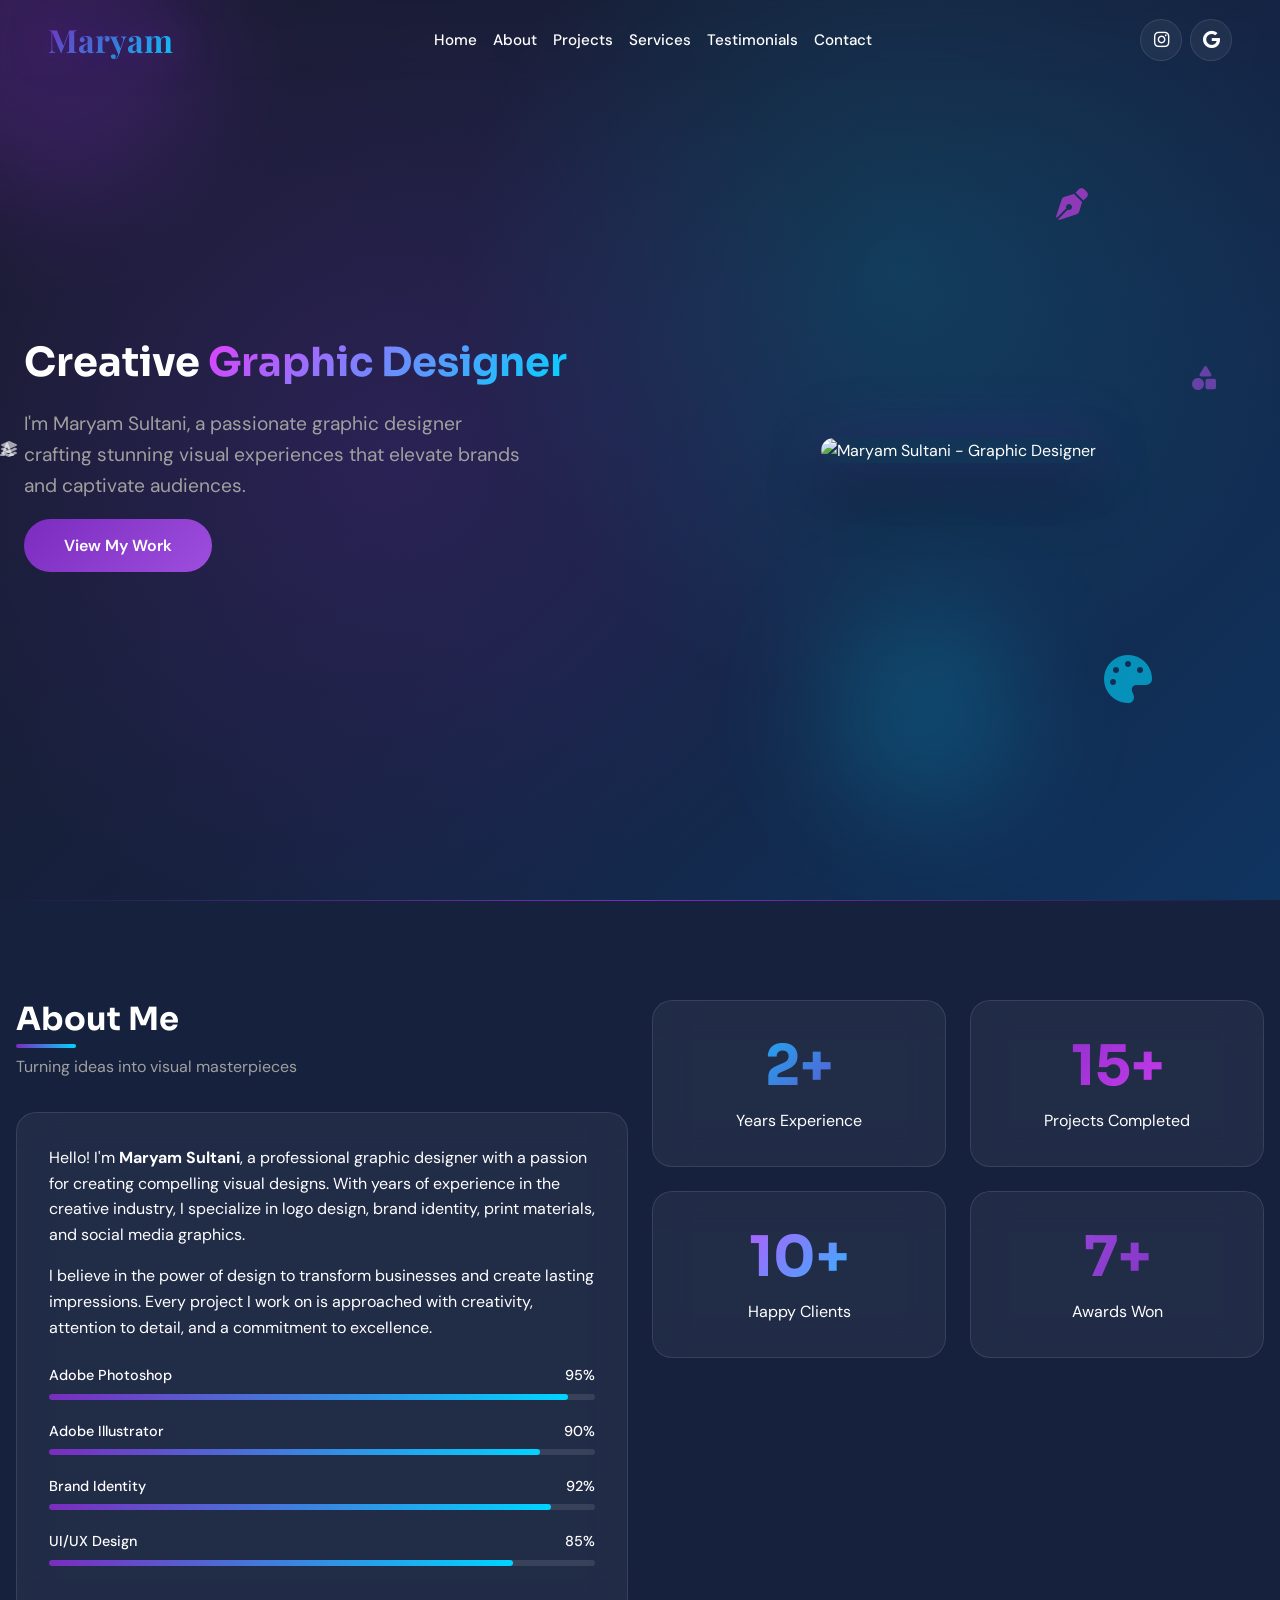
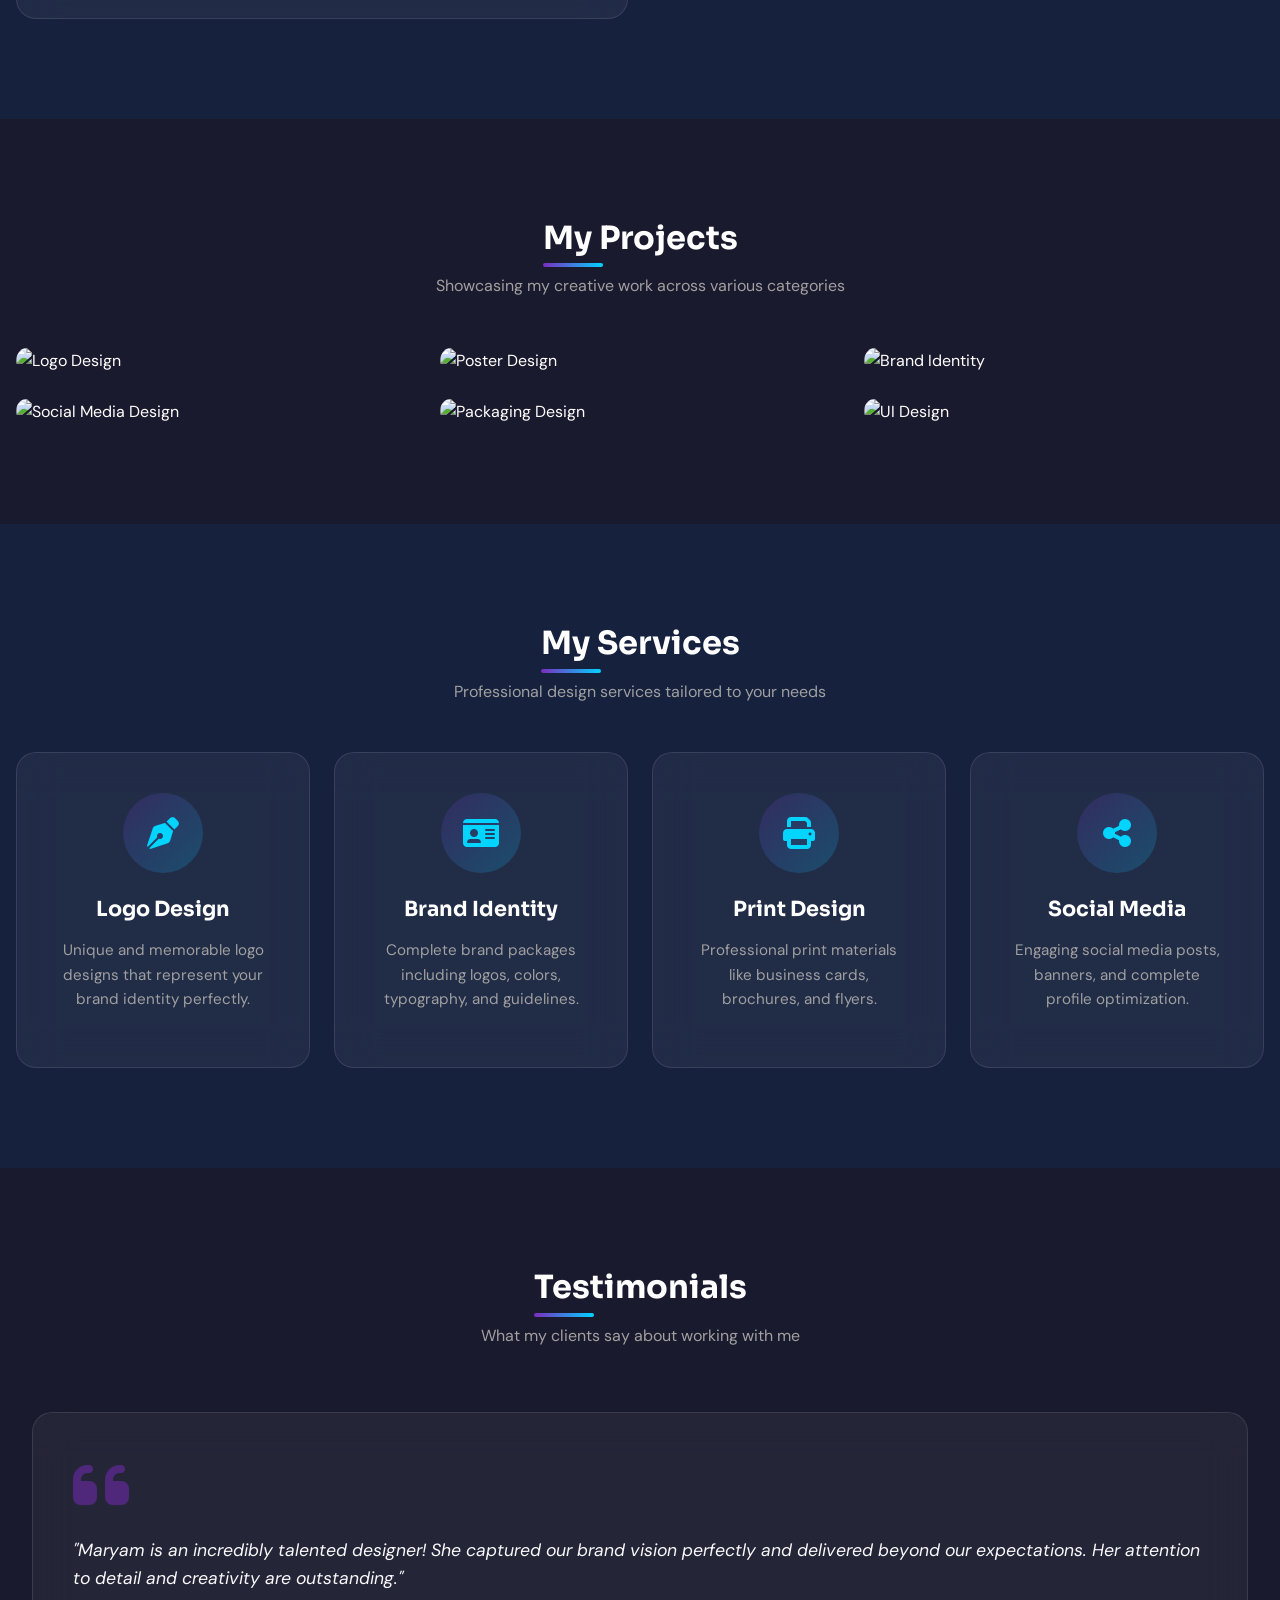
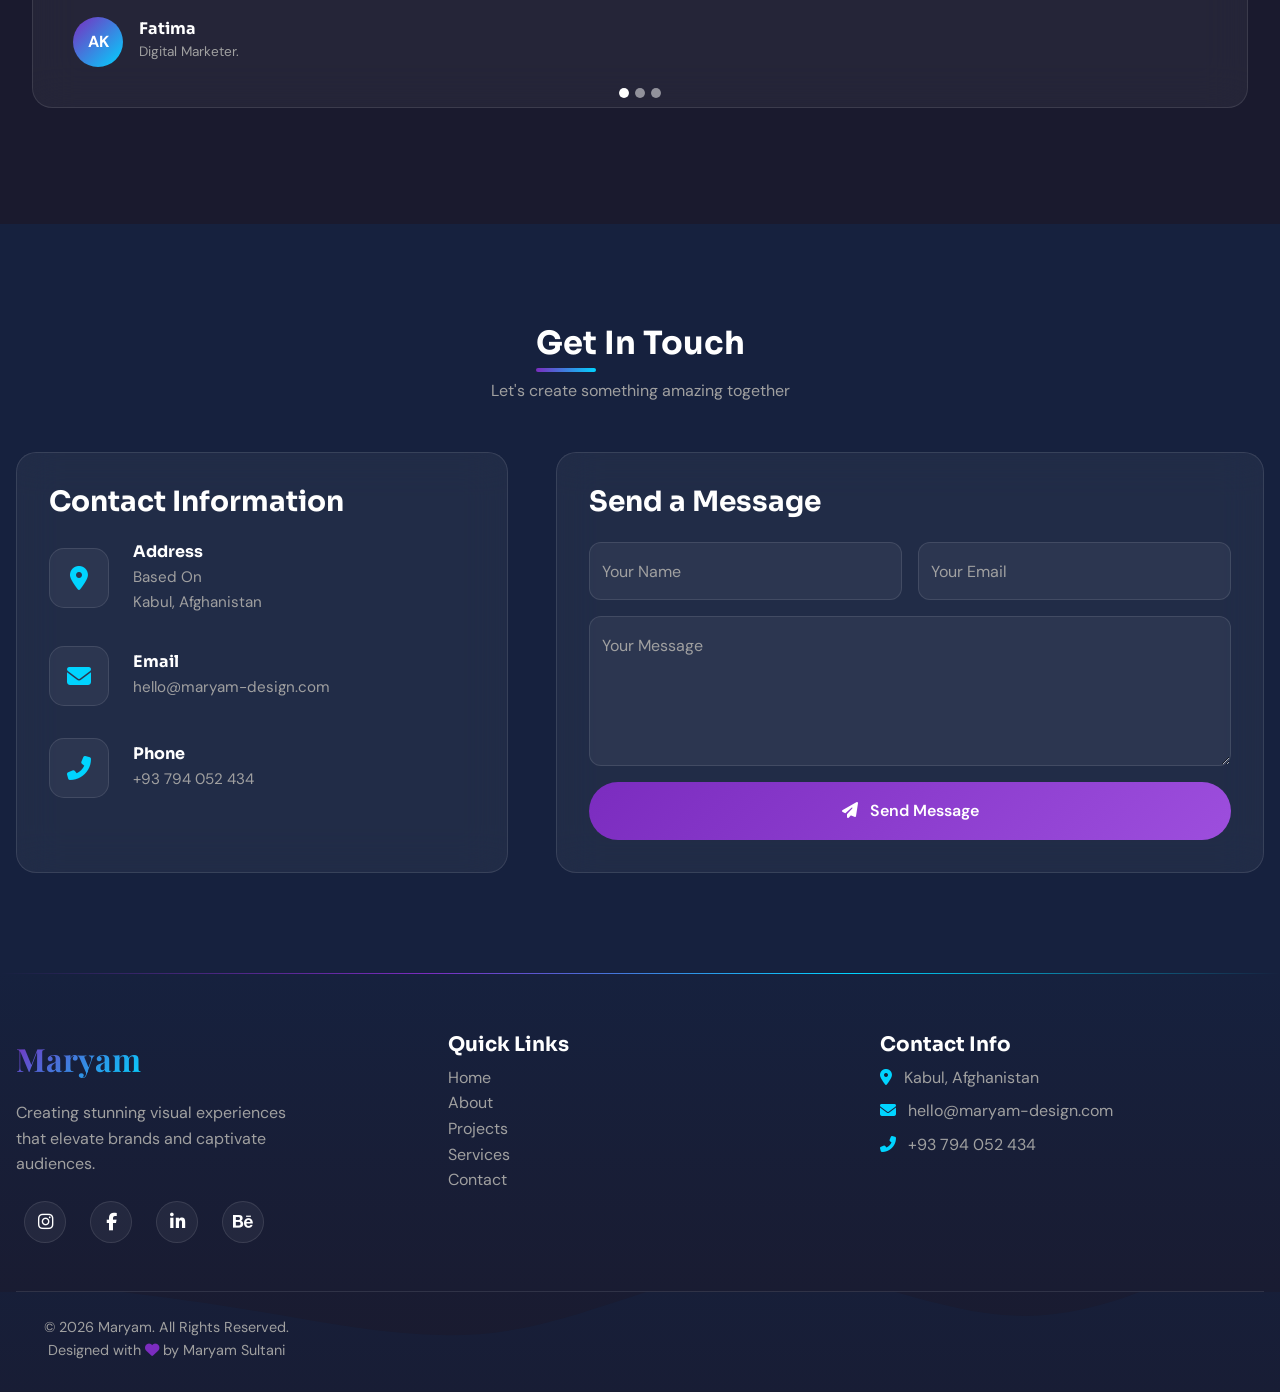
==== commit 8053f953: "Add files via upload" ====
--- a/index.html
+++ b/index.html
@@ -1,27 +1,2334 @@
-<!doctype html>
+<!DOCTYPE html>
 <html lang="en">
-  <head>
-    <meta charset="UTF-8" />
-    <meta name="viewport" content="width=device-width, initial-scale=1.0" />
-    <!-- TODO: Set the document title to the name of your application -->
-    <title>Lovable App</title>
-    <meta name="description" content="Lovable Generated Project" />
-    <meta name="author" content="Lovable" />
-
-    <!-- TODO: Update og:title to match your application name -->
-    <meta property="og:title" content="Lovable App" />
-    <meta property="og:description" content="Lovable Generated Project" />
-    <meta property="og:type" content="website" />
-    <meta property="og:image" content="https://lovable.dev/opengraph-image-p98pqg.png" />
-
-    <meta name="twitter:card" content="summary_large_image" />
-    <meta name="twitter:site" content="@Lovable" />
-    <meta name="twitter:image" content="https://lovable.dev/opengraph-image-p98pqg.png" />
-    <script type="module" crossorigin src="/assets/index-B_rghAXd.js"></script>
-    <link rel="stylesheet" crossorigin href="/assets/index-BMxP3RxA.css">
-  </head>
-
-  <body>
-    <div id="root"></div>
-  </body>
+<head>
+    <meta charset="UTF-8">
+    <meta name="viewport" content="width=device-width, initial-scale=1.0">
+    <title>Maryam Sultani – Graphic Designer</title>
+    
+    <!-- Favicon -->
+    <link rel="icon" href="data:image/svg+xml,<svg xmlns='http://www.w3.org/2000/svg' viewBox='0 0 100 100'><defs><linearGradient id='g' x1='0%25' y1='0%25' x2='100%25' y2='100%25'><stop offset='0%25' stop-color='%237b2cbf'/><stop offset='100%25' stop-color='%2300d4ff'/></linearGradient></defs><text y='.9em' x='50%25' text-anchor='middle' font-size='80' fill='url(%23g)'>✦</text></svg>" type="image/svg+xml">
+    
+    <!-- Google Fonts -->
+    <link rel="preconnect" href="https://fonts.googleapis.com">
+    <link rel="preconnect" href="https://fonts.gstatic.com" crossorigin>
+    <link href="https://fonts.googleapis.com/css2?family=DM+Sans:wght@400;500;700&family=Playfair+Display:wght@600;700&family=Sora:wght@400;600;700&display=swap" rel="stylesheet">
+    
+    <!-- Font Awesome -->
+    <link rel="stylesheet" href="https://cdnjs.cloudflare.com/ajax/libs/font-awesome/6.5.1/css/all.min.css">
+    
+    <!-- Bootstrap 5 CSS -->
+    <link href="https://cdn.jsdelivr.net/npm/bootstrap@5.3.2/dist/css/bootstrap.min.css" rel="stylesheet">
+    
+    <!-- Bootstrap Icons -->
+    <link rel="stylesheet" href="https://cdn.jsdelivr.net/npm/bootstrap-icons@1.11.1/font/bootstrap-icons.css">
+    
+    <style>
+        /* ============================================
+           CSS VARIABLES & RESET
+           ============================================ */
+        :root {
+            --primary: #1a1a2e;
+            --secondary: #16213e;
+            --accent-blue: #0f3460;
+            --accent-purple: #7b2cbf;
+            --highlight: #9d4edd;
+            --glow-blue: #00d4ff;
+            --glow-purple: #e040fb;
+            --white: #ffffff;
+            --light: #f8f9fa;
+            --muted: #a0a0a0;
+            --glass-bg: rgba(255, 255, 255, 0.05);
+            --glass-border: rgba(255, 255, 255, 0.1);
+        }
+
+        * {
+            margin: 0;
+            padding: 0;
+            box-sizing: border-box;
+        }
+
+        a {
+            text-decoration: none !important;
+        }
+
+        html {
+            scroll-behavior: smooth;
+            overflow-x: hidden;
+        }
+
+        body {
+            font-family: 'DM Sans', sans-serif;
+            background: var(--primary);
+            color: var(--white);
+            overflow-x: hidden;
+            max-width: 100vw;
+            line-height: 1.6;
+        }
+
+        .container {
+            max-width: 100%;
+            padding-left: 1rem;
+            padding-right: 1rem;
+        }
+
+        /* ============================================
+           TYPOGRAPHY
+           ============================================ */
+        h1, h2, h3, h4, h5, h6 {
+            font-family: 'Sora', sans-serif;
+            font-weight: 700;
+        }
+
+        .logo-text {
+            font-family: 'Playfair Display', serif;
+            font-weight: 700;
+            font-size: 2rem;
+            background: linear-gradient(135deg, var(--accent-purple), var(--glow-blue));
+            -webkit-background-clip: text;
+            -webkit-text-fill-color: transparent;
+            background-clip: text;
+            text-shadow: 0 0 40px rgba(123, 44, 191, 0.5);
+        }
+
+        /* ============================================
+           NAVBAR
+           ============================================ */
+        .navbar {
+            position: fixed;
+            top: 0;
+            left: 0;
+            right: 0;
+            height: 80px;
+            padding: 0 2rem;
+            background: transparent;
+            transition: all 0.4s cubic-bezier(0.4, 0, 0.2, 1);
+            z-index: 1000;
+            backdrop-filter: blur(10px);
+        }
+
+        .navbar.scrolled {
+            background: rgba(26, 26, 46, 0.95);
+            box-shadow: 0 10px 40px rgba(0, 0, 0, 0.3);
+        }
+
+        .navbar .nav-link {
+            color: var(--white);
+            font-weight: 500;
+            font-size: 0.95rem;
+            padding: 0.5rem 1.25rem;
+            position: relative;
+            transition: color 0.3s ease;
+        }
+
+        .navbar .nav-link::after {
+            content: '';
+            position: absolute;
+            bottom: 0;
+            left: 50%;
+            width: 0;
+            height: 2px;
+            background: linear-gradient(90deg, var(--accent-purple), var(--glow-blue));
+            transition: all 0.3s ease;
+            transform: translateX(-50%);
+        }
+
+        .navbar .nav-link:hover {
+            color: var(--glow-blue);
+        }
+
+        .navbar .nav-link:hover::after {
+            width: 80%;
+        }
+
+        .social-icon {
+            width: 42px;
+            height: 42px;
+            display: flex;
+            align-items: center;
+            justify-content: center;
+            border-radius: 50%;
+            background: var(--glass-bg);
+            border: 1px solid var(--glass-border);
+            color: var(--white);
+            font-size: 1.1rem;
+            transition: all 0.3s ease;
+            margin-left: 0.5rem;
+        }
+
+        .social-icon:hover {
+            background: linear-gradient(135deg, var(--accent-purple), var(--highlight));
+            box-shadow: 0 0 25px rgba(123, 44, 191, 0.5);
+            transform: translateY(-3px);
+        }
+
+        .navbar-toggler {
+            border: none;
+            padding: 0.5rem;
+        }
+
+        .navbar-toggler:focus {
+            box-shadow: none;
+        }
+
+        .navbar-toggler-icon {
+            background-image: none;
+            width: 30px;
+            height: 2px;
+            background: var(--white);
+            position: relative;
+            transition: all 0.3s ease;
+        }
+
+        .navbar-toggler-icon::before,
+        .navbar-toggler-icon::after {
+            content: '';
+            position: absolute;
+            width: 100%;
+            height: 100%;
+            background: var(--white);
+            left: 0;
+            transition: all 0.3s ease;
+        }
+
+        .navbar-toggler-icon::before { top: -8px; }
+        .navbar-toggler-icon::after { top: 8px; }
+
+        /* Offcanvas */
+        .offcanvas {
+            background: linear-gradient(180deg, var(--primary), var(--secondary));
+        }
+
+        .offcanvas-header .btn-close {
+            filter: invert(1);
+        }
+
+        .offcanvas-body .nav-link {
+            color: var(--white);
+            font-size: 1.2rem;
+            padding: 1rem;
+            border-bottom: 1px solid var(--glass-border);
+            transition: all 0.3s ease;
+        }
+
+        .offcanvas-body .nav-link:hover {
+            padding-left: 1.5rem;
+            color: var(--glow-blue);
+        }
+
+        /* ============================================
+           HERO SECTION
+           ============================================ */
+        .hero {
+            min-height: 100vh;
+            display: flex;
+            align-items: center;
+            position: relative;
+            overflow: hidden;
+            background: linear-gradient(135deg, var(--primary) 0%, var(--secondary) 50%, var(--accent-blue) 100%);
+        }
+
+        .hero::before {
+            content: '';
+            position: absolute;
+            top: 0;
+            left: 0;
+            right: 0;
+            bottom: 0;
+            background: radial-gradient(circle at 30% 50%, rgba(123, 44, 191, 0.2) 0%, transparent 50%),
+                        radial-gradient(circle at 70% 30%, rgba(0, 212, 255, 0.15) 0%, transparent 40%);
+        }
+
+        .hero-content {
+            position: relative;
+            z-index: 2;
+        }
+
+        .hero h1 {
+            font-size: 4rem;
+            line-height: 1.1;
+            margin-bottom: 1.5rem;
+        }
+
+        .hero h1 span {
+            background: linear-gradient(135deg, var(--glow-purple), var(--glow-blue));
+            -webkit-background-clip: text;
+            -webkit-text-fill-color: transparent;
+            background-clip: text;
+        }
+
+        .hero p {
+            font-size: 1.2rem;
+            color: var(--muted);
+            margin-bottom: 2rem;
+            max-width: 500px;
+        }
+
+        .btn-gradient {
+            background: linear-gradient(135deg, var(--accent-purple), var(--highlight));
+            color: var(--white);
+            padding: 1rem 2.5rem;
+            border-radius: 50px;
+            font-weight: 600;
+            border: none;
+            position: relative;
+            overflow: hidden;
+            transition: all 0.4s ease;
+        }
+
+       
+
+        .btn-gradient:hover {
+            transform: translateY(-3px);
+            box-shadow: 0 15px 40px rgba(123, 44, 191, 0.4);
+        }
+
+        .btn-gradient:hover::before {
+            left: 0;
+        }
+
+        .hero-image-container {
+            position: relative;
+        }
+
+        .hero-image {
+            width: 100%;
+            max-width: 450px;
+            height: 500px;
+            object-fit: cover;
+            border-radius: 20px;
+            box-shadow: 0 30px 60px rgba(0, 0, 0, 0.4),
+                        0 0 60px rgba(123, 44, 191, 0.3);
+        }
+
+        /* Floating 3D Elements */
+        .floating-element {
+            position: absolute;
+            opacity: 0.6;
+            animation: float 6s ease-in-out infinite;
+        }
+
+        .floating-element:nth-child(1) {
+            top: 15%;
+            left: 10%;
+            font-size: 3rem;
+            color: var(--glow-blue);
+            animation-delay: 0s;
+        }
+
+        .floating-element:nth-child(2) {
+            top: 60%;
+            left: 5%;
+            font-size: 2.5rem;
+            color: var(--accent-purple);
+            animation-delay: 1s;
+        }
+
+        .floating-element:nth-child(3) {
+            top: 20%;
+            right: 15%;
+            font-size: 2rem;
+            color: var(--glow-purple);
+            animation-delay: 2s;
+        }
+
+        .floating-element:nth-child(4) {
+            bottom: 20%;
+            right: 10%;
+            font-size: 3rem;
+            color: var(--glow-blue);
+            animation-delay: 1.5s;
+        }
+
+        .floating-element:nth-child(5) {
+            top: 40%;
+            right: 5%;
+            font-size: 1.5rem;
+            color: var(--highlight);
+            animation-delay: 0.5s;
+        }
+
+        .shape {
+            position: absolute;
+            border-radius: 50%;
+            filter: blur(60px);
+            animation: pulse 4s ease-in-out infinite;
+        }
+
+        .shape-1 {
+            width: 300px;
+            height: 300px;
+            background: var(--accent-purple);
+            top: -100px;
+            left: -100px;
+            opacity: 0.3;
+        }
+
+        .shape-2 {
+            width: 200px;
+            height: 200px;
+            background: var(--glow-blue);
+            bottom: 10%;
+            right: 20%;
+            opacity: 0.2;
+            animation-delay: 2s;
+        }
+
+        /* ============================================
+           ABOUT SECTION
+           ============================================ */
+        .about {
+            padding: 100px 0;
+            position: relative;
+            background: var(--secondary);
+        }
+
+        .about::before {
+            content: '';
+            position: absolute;
+            top: 0;
+            left: 0;
+            right: 0;
+            height: 1px;
+            background: linear-gradient(90deg, transparent, var(--accent-purple), transparent);
+        }
+
+        .glass-card {
+            background: var(--glass-bg);
+            backdrop-filter: blur(20px);
+            border: 1px solid var(--glass-border);
+            border-radius: 20px;
+            padding: 2rem;
+            transition: all 0.4s ease;
+        }
+
+        .glass-card:hover {
+            transform: translateY(-10px);
+            box-shadow: 0 30px 60px rgba(0, 0, 0, 0.3);
+            border-color: rgba(123, 44, 191, 0.3);
+        }
+
+        .section-title {
+            font-size: 2.5rem;
+            margin-bottom: 1rem;
+            position: relative;
+            display: inline-block;
+        }
+
+        .section-title::after {
+            content: '';
+            position: absolute;
+            bottom: -10px;
+            left: 0;
+            width: 60px;
+            height: 4px;
+            background: linear-gradient(90deg, var(--accent-purple), var(--glow-blue));
+            border-radius: 2px;
+        }
+
+        .section-subtitle {
+            color: var(--muted);
+            margin-bottom: 2rem;
+        }
+
+        .skill-bar {
+            margin-bottom: 1.25rem;
+        }
+
+        .skill-name {
+            display: flex;
+            justify-content: space-between;
+            margin-bottom: 0.4rem;
+            font-weight: 500;
+            font-size: 0.9rem;
+        }
+
+        .skill-progress {
+            height: 6px;
+            background: rgba(255, 255, 255, 0.1);
+            border-radius: 3px;
+            overflow: hidden;
+        }
+
+        .skill-fill {
+            height: 100%;
+            background: linear-gradient(90deg, var(--accent-purple), var(--glow-blue));
+            border-radius: 3px;
+            width: 0;
+            transition: width 1.5s ease;
+        }
+
+        /* ============================================
+           PROJECTS SECTION
+           ============================================ */
+        .projects {
+            padding: 100px 0;
+            position: relative;
+            background: var(--primary);
+        }
+
+        .project-card {
+            position: relative;
+            border-radius: 20px;
+            overflow: hidden;
+            cursor: pointer;
+            transition: all 0.4s ease;
+        }
+
+        .project-card img {
+            width: 100%;
+            height: 300px;
+            object-fit: cover;
+            transition: all 0.5s ease;
+        }
+
+        .project-card::before {
+            content: '';
+            position: absolute;
+            top: 0;
+            left: 0;
+            right: 0;
+            bottom: 0;
+            background: linear-gradient(to top, rgba(26, 26, 46, 0.95) 0%, transparent 60%);
+            z-index: 1;
+            opacity: 0;
+            transition: opacity 0.4s ease;
+        }
+
+        .project-card:hover img {
+            transform: scale(1.1);
+        }
+
+        .project-card:hover::before {
+            opacity: 1;
+        }
+
+        .project-info {
+            position: absolute;
+            bottom: 0;
+            left: 0;
+            right: 0;
+            padding: 1.5rem;
+            transform: translateY(20px);
+            opacity: 0;
+            transition: all 0.4s ease;
+            z-index: 2;
+        }
+
+        .project-card:hover .project-info {
+            transform: translateY(0);
+            opacity: 1;
+        }
+
+        .project-category {
+            font-size: 0.85rem;
+            color: var(--glow-blue);
+            text-transform: uppercase;
+            letter-spacing: 2px;
+            margin-bottom: 0.5rem;
+        }
+
+        .project-title {
+            font-size: 1.3rem;
+            margin-bottom: 0;
+        }
+
+        /* ============================================
+           SERVICES SECTION
+           ============================================ */
+        .services {
+            padding: 100px 0;
+            position: relative;
+            background: var(--secondary);
+        }
+
+        .service-card {
+            background: var(--glass-bg);
+            backdrop-filter: blur(20px);
+            border: 1px solid var(--glass-border);
+            border-radius: 20px;
+            padding: 2.5rem;
+            text-align: center;
+            position: relative;
+            overflow: hidden;
+            transition: all 0.4s ease;
+        }
+
+        .service-card::before {
+            content: '';
+            position: absolute;
+            top: 0;
+            left: 0;
+            right: 0;
+            height: 3px;
+            background: linear-gradient(90deg, var(--accent-purple), var(--glow-blue));
+            transform: scaleX(0);
+            transition: transform 0.4s ease;
+        }
+
+        .service-card:hover {
+            transform: translateY(-15px) rotateX(5deg);
+            box-shadow: 0 30px 60px rgba(0, 0, 0, 0.3);
+            border-color: rgba(123, 44, 191, 0.3);
+        }
+
+        .service-card:hover::before {
+            transform: scaleX(1);
+        }
+
+        .service-icon {
+            width: 80px;
+            height: 80px;
+            display: flex;
+            align-items: center;
+            justify-content: center;
+            margin: 0 auto 1.5rem;
+            background: linear-gradient(135deg, rgba(123, 44, 191, 0.2), rgba(0, 212, 255, 0.2));
+            border-radius: 50%;
+            font-size: 2rem;
+            color: var(--glow-blue);
+            transition: all 0.4s ease;
+        }
+
+        .service-card:hover .service-icon {
+            background: linear-gradient(135deg, var(--accent-purple), var(--highlight));
+            box-shadow: 0 0 30px rgba(123, 44, 191, 0.5);
+            transform: scale(1.1) rotate(10deg);
+        }
+
+        .service-card h4 {
+            margin-bottom: 1rem;
+            font-size: 1.3rem;
+        }
+
+        .service-card p {
+            color: var(--muted);
+            font-size: 0.95rem;
+        }
+
+        /* ============================================
+           TESTIMONIALS SECTION
+           ============================================ */
+        .testimonials {
+            padding: 100px 0;
+            position: relative;
+            background: var(--primary);
+        }
+
+        .testimonial-card {
+            background: var(--glass-bg);
+            backdrop-filter: blur(20px);
+            border: 1px solid var(--glass-border);
+            border-radius: 20px;
+            padding: 2.5rem;
+            margin: 1rem;
+        }
+
+        .testimonial-quote {
+            font-size: 4rem;
+            color: var(--accent-purple);
+            line-height: 1;
+            margin-bottom: 1rem;
+            opacity: 0.5;
+        }
+
+        .testimonial-text {
+            font-size: 1.1rem;
+            font-style: italic;
+            color: var(--light);
+            margin-bottom: 1.5rem;
+        }
+
+        .testimonial-author {
+            display: flex;
+            align-items: center;
+            gap: 1rem;
+        }
+
+        .testimonial-avatar {
+            width: 50px;
+            height: 50px;
+            border-radius: 50%;
+            background: linear-gradient(135deg, var(--accent-purple), var(--glow-blue));
+            display: flex;
+            align-items: center;
+            justify-content: center;
+            font-weight: 700;
+        }
+
+        .testimonial-info h5 {
+            margin: 0;
+            font-size: 1rem;
+        }
+
+        .testimonial-info span {
+            color: var(--muted);
+            font-size: 0.85rem;
+        }
+
+        .carousel-indicators button {
+            width: 12px;
+            height: 12px;
+            border-radius: 50%;
+            background-color: transparent;
+            border: 2px solid var(--white);
+            opacity: 0.6;
+            margin: 0 4px;
+            padding: 0;
+        }
+
+        .carousel-indicators button.active {
+            background-color: var(--white);
+            opacity: 1;
+        }
+
+        /* ============================================
+           CONTACT SECTION
+           ============================================ */
+        .contact {
+            padding: 100px 0;
+            position: relative;
+            background: var(--secondary);
+        }
+
+        .contact-info-item {
+            display: flex;
+            align-items: center;
+            gap: 1.5rem;
+            margin-bottom: 2rem;
+        }
+
+        .contact-icon {
+            width: 60px;
+            height: 60px;
+            display: flex;
+            align-items: center;
+            justify-content: center;
+            background: var(--glass-bg);
+            border: 1px solid var(--glass-border);
+            border-radius: 15px;
+            font-size: 1.5rem;
+            color: var(--glow-blue);
+            transition: all 0.3s ease;
+        }
+
+        .contact-info-item:hover .contact-icon {
+            background: linear-gradient(135deg, var(--accent-purple), var(--highlight));
+            box-shadow: 0 0 30px rgba(123, 44, 191, 0.4);
+            transform: translateY(-5px);
+        }
+
+        .contact-info-item h5 {
+            margin-bottom: 0.25rem;
+            font-size: 1rem;
+        }
+
+        .contact-info-item p {
+            color: var(--muted);
+            margin: 0;
+            font-size: 0.95rem;
+        }
+
+        .form-control {
+            background: var(--glass-bg);
+            border: 1px solid var(--glass-border);
+            color: var(--white);
+            padding: 1rem 1.25rem;
+            border-radius: 12px;
+            transition: all 0.3s ease;
+        }
+
+        .form-control:focus {
+            background: var(--glass-bg);
+            border-color: var(--accent-purple);
+            box-shadow: 0 0 20px rgba(123, 44, 191, 0.3);
+            color: var(--white);
+        }
+
+        .form-control::placeholder {
+            color: var(--muted);
+        }
+
+        .form-floating label {
+            color: var(--muted);
+        }
+
+        .form-floating .form-control:focus ~ label,
+        .form-floating .form-control:not(:placeholder-shown) ~ label {
+            color: var(--glow-blue);
+        }
+
+        /* ============================================
+           FOOTER
+           ============================================ */
+        .footer {
+            padding: 60px 0 30px;
+            position: relative;
+            background: linear-gradient(180deg, var(--secondary), var(--primary));
+            overflow: hidden;
+        }
+
+        .footer::before {
+            content: '';
+            position: absolute;
+            top: 0;
+            left: 0;
+            right: 0;
+            height: 1px;
+            background: linear-gradient(90deg, transparent, var(--accent-purple), var(--glow-blue), transparent);
+        }
+
+        .footer-shape {
+            position: absolute;
+            bottom: 0;
+            left: 0;
+            right: 0;
+            height: 100px;
+            background: url("data:image/svg+xml,%3Csvg xmlns='http://www.w3.org/2000/svg' viewBox='0 0 1440 320'%3E%3Cpath fill='%230f3460' fill-opacity='0.3' d='M0,192L48,197.3C96,203,192,213,288,229.3C384,245,480,267,576,250.7C672,235,768,181,864,181.3C960,181,1056,235,1152,234.7C1248,235,1344,181,1392,154.7L1440,128L1440,320L1392,320C1344,320,1248,320,1152,320C1056,320,960,320,864,320C768,320,672,320,576,320C480,320,384,320,288,320C192,320,96,320,48,320L0,320Z'%3E%3C/path%3E%3C/svg%3E") no-repeat bottom;
+            background-size: cover;
+            opacity: 0.5;
+        }
+
+        .footer-content {
+            position: relative;
+            z-index: 2;
+        }
+
+        .footer-logo {
+            font-family: 'Playfair Display', serif;
+            font-size: 2rem;
+            font-weight: 700;
+            background: linear-gradient(135deg, var(--accent-purple), var(--glow-blue));
+            -webkit-background-clip: text;
+            -webkit-text-fill-color: transparent;
+            margin-bottom: 1rem;
+            display: inline-block;
+        }
+
+        .footer p {
+            color: var(--muted);
+            max-width: 300px;
+        }
+
+        .footer-social {
+            display: flex;
+            gap: 1rem;
+            margin-top: 1.5rem;
+        }
+
+        .footer-bottom {
+            margin-top: 3rem;
+            padding-top: 1.5rem;
+            border-top: 1px solid var(--glass-border);
+            text-align: center;
+            color: var(--muted);
+            font-size: 0.9rem;
+        }
+
+        .footer a {
+            text-decoration: none !important;
+            transition: color 0.3s ease;
+        }
+
+        .footer a:hover {
+            color: var(--glow-blue) !important;
+        }
+
+        /* ============================================
+           ANIMATIONS
+           ============================================ */
+        @keyframes fadeInUp {
+            from {
+                opacity: 0;
+                transform: translateY(30px);
+            }
+            to {
+                opacity: 1;
+                transform: translateY(0);
+            }
+        }
+
+        @keyframes fadeInRight {
+            from {
+                opacity: 0;
+                transform: translateX(30px);
+            }
+            to {
+                opacity: 1;
+                transform: translateX(0);
+            }
+        }
+
+        @keyframes float {
+            0%, 100% {
+                transform: translateY(0) rotate(0deg);
+            }
+            50% {
+                transform: translateY(-20px) rotate(10deg);
+            }
+        }
+
+        @keyframes pulse {
+            0%, 100% {
+                opacity: 0.3;
+                transform: scale(1);
+            }
+            50% {
+                opacity: 0.5;
+                transform: scale(1.1);
+            }
+        }
+
+        @keyframes morphShape {
+            0%, 100% {
+                border-radius: 30% 70% 70% 30% / 30% 30% 70% 70%;
+            }
+            25% {
+                border-radius: 58% 42% 75% 25% / 76% 46% 54% 24%;
+            }
+            50% {
+                border-radius: 50% 50% 33% 67% / 55% 27% 73% 45%;
+            }
+            75% {
+                border-radius: 33% 67% 58% 42% / 63% 68% 32% 37%;
+            }
+        }
+
+        @keyframes gradientMove {
+            0% {
+                background-position: 0% 50%;
+            }
+            50% {
+                background-position: 100% 50%;
+            }
+            100% {
+                background-position: 0% 50%;
+            }
+        }
+
+        /* Scroll Animation Classes */
+        .reveal {
+            opacity: 0;
+            transform: translateY(50px);
+            transition: all 0.8s ease;
+        }
+
+        .reveal.active {
+            opacity: 1;
+            transform: translateY(0);
+        }
+
+        /* ============================================
+           RESPONSIVE
+           ============================================ */
+        @media (max-width: 991px) {
+            .navbar .container {
+                position: relative;
+            }
+
+            .navbar-collapse {
+                display: none;
+            }
+
+            .hero h1 {
+                font-size: 2.5rem;
+            }
+
+            .hero-image {
+                max-width: 320px;
+                height: 380px;
+            }
+
+            .section-title {
+                font-size: 2rem;
+            }
+        }
+
+        @media (max-width: 767px) {
+            .hero {
+                padding-top: 90px;
+                padding-bottom: 40px;
+                text-align: center;
+            }
+
+            .hero .row {
+                flex-direction: column-reverse;
+            }
+
+            .hero-content {
+                text-align: center;
+            }
+
+            .hero p {
+                margin: 0 auto 1.5rem;
+            }
+
+            .hero-image-container {
+                margin-top: 1.5rem;
+                text-align: center;
+            }
+
+            .hero-image {
+                max-width: 240px;
+                height: 280px;
+            }
+
+            .floating-element {
+                display: none;
+            }
+
+            .about, .projects, .services, .testimonials, .contact {
+                padding: 50px 0;
+            }
+
+            .section-title {
+                font-size: 1.75rem;
+                margin-bottom: 0.75rem;
+            }
+
+            .section-subtitle {
+                margin-bottom: 2rem;
+            }
+
+            .glass-card, .service-card {
+                padding: 1.25rem;
+            }
+
+            .about .row {
+                flex-direction: column;
+            }
+
+            .about .col-lg-6:first-child {
+                order: 2;
+            }
+
+            .about .col-lg-6:last-child {
+                order: 1;
+                margin-bottom: 1.5rem;
+            }
+
+            .projects .row {
+                flex-direction: column;
+            }
+
+            .services .row {
+                flex-direction: column;
+            }
+
+            .services .col-md-6, 
+            .services .col-lg-3 {
+                width: 100%;
+            }
+
+            .testimonials .carousel-inner {
+                padding: 0 0.5rem;
+            }
+
+            .contact .row {
+                flex-direction: column;
+            }
+
+            .contact .col-lg-5,
+            .contact .col-lg-7 {
+                width: 100%;
+            }
+        }
+
+        @media (max-width: 576px) {
+            .navbar {
+                padding: 0 1rem;
+                height: 70px;
+            }
+
+            .logo-text {
+                font-size: 1.5rem;
+            }
+
+            .hero {
+                padding-top: 85px;
+                padding-bottom: 30px;
+                min-height: auto;
+            }
+
+            .hero h1 {
+                font-size: 1.75rem;
+                margin-bottom: 1rem;
+            }
+
+            .hero p {
+                font-size: 0.9rem;
+                margin-bottom: 1.25rem;
+            }
+
+            .hero-image {
+                max-width: 200px;
+                height: 240px;
+            }
+
+            .btn-gradient {
+                padding: 0.75rem 1.5rem;
+                font-size: 0.875rem;
+            }
+
+            .section-title {
+                font-size: 1.5rem;
+            }
+
+            .section-subtitle {
+                font-size: 0.85rem;
+                margin-bottom: 1.5rem;
+            }
+
+            .about, .projects, .services, .testimonials, .contact {
+                padding: 40px 0;
+            }
+
+            .glass-card p {
+                font-size: 0.9rem;
+            }
+
+            .skill-name {
+                font-size: 0.8rem;
+            }
+
+            .display-4 {
+                font-size: 2rem !important;
+            }
+
+            .project-card img {
+                height: 200px;
+            }
+
+            .project-info {
+                padding: 1rem;
+            }
+
+            .project-title {
+                font-size: 1rem;
+            }
+
+            .project-category {
+                font-size: 0.7rem;
+            }
+
+            .service-card {
+                padding: 1.25rem;
+                margin-bottom: 1rem;
+            }
+
+            .service-icon {
+                width: 55px;
+                height: 55px;
+                font-size: 1.25rem;
+                margin-bottom: 1rem;
+            }
+
+            .service-card h4 {
+                font-size: 1rem;
+                margin-bottom: 0.5rem;
+            }
+
+            .service-card p {
+                font-size: 0.8rem;
+            }
+
+            .testimonial-card {
+                padding: 1.25rem;
+                margin: 0.25rem;
+            }
+
+            .testimonial-text {
+                font-size: 0.85rem;
+            }
+
+            .testimonial-quote {
+                font-size: 2.5rem;
+            }
+
+            .testimonial-avatar {
+                width: 40px;
+                height: 40px;
+                font-size: 0.9rem;
+            }
+
+            .testimonial-info h5 {
+                font-size: 0.9rem;
+            }
+
+            .testimonial-info span {
+                font-size: 0.75rem;
+            }
+
+            .contact-info-item {
+                flex-direction: row;
+                text-align: left;
+                gap: 1rem;
+                margin-bottom: 1.25rem;
+            }
+
+            .contact-icon {
+                width: 45px;
+                height: 45px;
+                font-size: 1.1rem;
+                flex-shrink: 0;
+            }
+
+            .contact-info-item h5 {
+                font-size: 0.9rem;
+            }
+
+            .contact-info-item p {
+                font-size: 0.8rem;
+            }
+
+            .form-control {
+                padding: 0.75rem 1rem;
+                font-size: 0.9rem;
+            }
+
+            .form-floating > .form-control, 
+            .form-floating > .form-select {
+                height: 3rem;
+            }
+
+            .form-floating > label {
+                padding: 0.75rem 1rem;
+                font-size: 0.9rem;
+            }
+
+            .btn-gradient.w-100 {
+                width: 100% !important;
+            }
+
+            .footer {
+                padding: 30px 0 20px;
+            }
+
+            .footer-logo {
+                font-size: 1.5rem;
+            }
+
+            .footer p {
+                font-size: 0.85rem;
+            }
+
+            .footer h5 {
+                font-size: 1rem;
+                margin-bottom: 0.75rem;
+            }
+
+            .footer ul li {
+                font-size: 0.85rem;
+                margin-bottom: 0.5rem;
+            }
+
+            .footer-bottom {
+                margin-top: 1.5rem;
+                padding-top: 1rem;
+                font-size: 0.75rem;
+            }
+
+            .carousel-indicators {
+                bottom: -5px;
+            }
+
+            .carousel-indicators button {
+                width: 8px;
+                height: 8px;
+                border-width: 1.5px;
+            }
+        }
+
+        @media (max-width: 400px) {
+            .hero h1 {
+                font-size: 1.5rem;
+            }
+
+            .hero p {
+                font-size: 0.85rem;
+            }
+
+            .hero-image {
+                max-width: 170px;
+                height: 200px;
+            }
+
+            .btn-gradient {
+                padding: 0.65rem 1.25rem;
+                font-size: 0.8rem;
+            }
+
+            .section-title {
+                font-size: 1.35rem;
+            }
+
+            .glass-card {
+                padding: 1rem;
+            }
+
+            .project-card img {
+                height: 180px;
+            }
+
+            .service-icon {
+                width: 50px;
+                height: 50px;
+            }
+
+            .testimonial-card {
+                padding: 1rem;
+            }
+
+            .contact-icon {
+                width: 40px;
+                height: 40px;
+                font-size: 1rem;
+            }
+        }
+
+            .navbar-collapse {
+                display: none;
+            }
+
+            .hero h1 {
+                font-size: 2.5rem;
+            }
+
+            .hero-image {
+                max-width: 350px;
+                height: 400px;
+            }
+
+            .section-title {
+                font-size: 2rem;
+            }
+        }
+
+        @media (max-width: 576px) {
+            .hero {
+                padding-top: 90px;
+            }
+
+            .hero h1 {
+                font-size: 2rem;
+            }
+
+            .hero p {
+                font-size: 1rem;
+            }
+
+            .hero-image {
+                max-width: 250px;
+                height: 300px;
+            }
+
+            .section-title {
+                font-size: 1.6rem;
+            }
+
+            .about, .projects, .services, .testimonials, .contact {
+                padding: 50px 0;
+            }
+
+            .glass-card {
+                padding: 1.5rem;
+            }
+
+            .project-card img {
+                height: 250px;
+            }
+
+            .service-card {
+                padding: 1.5rem;
+            }
+
+            .service-icon {
+                width: 70px;
+                height: 70px;
+            }
+
+            .testimonial-card {
+                padding: 2rem;
+                margin: 0.5rem;
+            }
+
+            .contact-info-item {
+                flex-direction: row;
+                text-align: left;
+            }
+
+            .contact-icon {
+                flex-shrink: 0;
+            }
+
+            .form-floating > .form-control, 
+            .form-floating > .form-select {
+                height: 3.5rem;
+                padding: 1rem 1.25rem;
+            }
+
+            .form-floating > label {
+                padding: 1rem 1.25rem;
+            }
+
+            .btn-gradient {
+                padding: 0.9rem 2rem;
+            }
+
+            .footer-social {
+                justify-content: flex-start;
+            }
+        }
+
+        @media (max-width: 767px) {
+            .hero {
+                padding-top: 100px;
+                text-align: center;
+            }
+
+            .hero p {
+                margin: 0 auto 2rem;
+            }
+
+            .hero-image-container {
+                margin-top: 2rem;
+            }
+
+            .hero-image {
+                max-width: 280px;
+                height: 320px;
+            }
+
+            .floating-element {
+                display: none;
+            }
+
+            .about, .projects, .services, .testimonials, .contact {
+                padding: 60px 0;
+            }
+
+            .section-title {
+                font-size: 1.75rem;
+            }
+
+            .glass-card, .service-card {
+                padding: 1.5rem;
+            }
+        }
+
+        @media (max-width: 480px) {
+            .navbar {
+                padding: 0 1rem;
+                height: 70px;
+            }
+
+            .logo-text {
+                font-size: 1.5rem;
+            }
+
+            .hero {
+                min-height: auto;
+                padding: 100px 0 60px;
+            }
+
+            .hero h1 {
+                font-size: 1.75rem;
+            }
+
+            .hero p {
+                font-size: 0.95rem;
+            }
+
+            .hero-image {
+                max-width: 220px;
+                height: 260px;
+            }
+
+            .btn-gradient {
+                padding: 0.875rem 1.75rem;
+                font-size: 0.9rem;
+            }
+
+            .section-title {
+                font-size: 1.5rem;
+            }
+
+            .section-subtitle {
+                font-size: 0.9rem;
+                margin-bottom: 2rem;
+            }
+
+            .glass-card {
+                padding: 1.25rem;
+            }
+
+            .about, .projects, .services, .testimonials, .contact {
+                padding: 50px 0;
+            }
+
+            .service-card {
+                padding: 1.5rem;
+            }
+
+            .service-icon {
+                width: 60px;
+                height: 60px;
+                font-size: 1.5rem;
+            }
+
+            .service-card h4 {
+                font-size: 1.1rem;
+            }
+
+            .service-card p {
+                font-size: 0.85rem;
+            }
+
+            .testimonial-card {
+                padding: 1.5rem;
+                margin: 0.5rem;
+            }
+
+            .testimonial-text {
+                font-size: 0.95rem;
+            }
+
+            .contact-info-item {
+                flex-direction: column;
+                text-align: center;
+                gap: 1rem;
+            }
+
+            .contact-icon {
+                margin: 0 auto;
+            }
+
+            .form-control {
+                padding: 0.875rem 1rem;
+                font-size: 0.95rem;
+            }
+
+            .footer {
+                padding: 40px 0 20px;
+            }
+
+            .footer-logo {
+                font-size: 1.5rem;
+            }
+
+            .footer h5 {
+                font-size: 1rem;
+                margin-bottom: 1rem;
+            }
+
+            .footer-bottom {
+                margin-top: 2rem;
+                padding-top: 1rem;
+                font-size: 0.8rem;
+            }
+
+            .project-card img {
+                height: 220px;
+            }
+
+            .project-title {
+                font-size: 1.1rem;
+            }
+
+            .project-category {
+                font-size: 0.75rem;
+            }
+
+            .skill-bar {
+                margin-bottom: 1rem;
+            }
+
+            .skill-name {
+                font-size: 0.85rem;
+            }
+
+            .display-4 {
+                font-size: 2rem !important;
+            }
+        }
+
+        @media (max-width: 360px) {
+            .hero h1 {
+                font-size: 1.5rem;
+            }
+
+            .hero p {
+                font-size: 0.875rem;
+            }
+
+            .hero-image {
+                max-width: 180px;
+                height: 220px;
+            }
+
+            .section-title {
+                font-size: 1.35rem;
+            }
+
+            .glass-card p {
+                font-size: 0.9rem;
+            }
+
+            .testimonial-card {
+                padding: 1.25rem;
+            }
+
+            .testimonial-text {
+                font-size: 0.875rem;
+            }
+
+            .testimonial-avatar {
+                width: 40px;
+                height: 40px;
+                font-size: 0.9rem;
+            }
+
+            .testimonial-info h5 {
+                font-size: 0.9rem;
+            }
+
+            .testimonial-info span {
+                font-size: 0.75rem;
+            }
+        }
+
+        /* Custom Scrollbar */
+        ::-webkit-scrollbar {
+            width: 8px;
+        }
+
+        ::-webkit-scrollbar-track {
+            background: var(--primary);
+        }
+
+        ::-webkit-scrollbar-thumb {
+            background: var(--accent-purple);
+            border-radius: 4px;
+        }
+
+        ::-webkit-scrollbar-thumb:hover {
+            background: var(--highlight);
+        }
+    </style>
+</head>
+<body>
+    <!-- ============================================
+         NAVBAR
+         ============================================ -->
+    <nav class="navbar navbar-expand-lg" id="navbar">
+        <div class="container">
+            <!-- Logo -->
+            <a class="logo-text" href="#">Maryam</a>
+
+            <!-- Desktop Navigation -->
+            <div class="collapse navbar-collapse" id="navbarNav">
+                <ul class="navbar-nav mx-auto">
+                    <li class="nav-item">
+                        <a class="nav-link" href="#home">Home</a>
+                    </li>
+                    <li class="nav-item">
+                        <a class="nav-link" href="#about">About</a>
+                    </li>
+                    <li class="nav-item">
+                        <a class="nav-link" href="#projects">Projects</a>
+                    </li>
+                    <li class="nav-item">
+                        <a class="nav-link" href="#services">Services</a>
+                    </li>
+                    <li class="nav-item">
+                        <a class="nav-link" href="#testimonials">Testimonials</a>
+                    </li>
+                    <li class="nav-item">
+                        <a class="nav-link" href="#contact">Contact</a>
+                    </li>
+                </ul>
+
+                <!-- Social Icons -->
+                <div class="d-none d-lg-flex">
+                    <a href="#" class="social-icon" title="Instagram">
+                        <i class="fab fa-instagram"></i>
+                    </a>
+                    <a href="#" class="social-icon" title="Google">
+                        <i class="fab fa-google"></i>
+                    </a>
+                </div>
+            </div>
+
+            <!-- Mobile Hamburger -->
+            <button class="navbar-toggler" type="button" data-bs-toggle="offcanvas" data-bs-target="#mobileMenu">
+                <span class="navbar-toggler-icon"></span>
+            </button>
+        </div>
+    </nav>
+
+    <!-- Mobile Offcanvas Menu -->
+    <div class="offcanvas offcanvas-end" tabindex="-1" id="mobileMenu">
+        <div class="offcanvas-header">
+            <h5 class="logo-text">Maryam</h5>
+            <button type="button" class="btn-close" data-bs-dismiss="offcanvas"></button>
+        </div>
+        <div class="offcanvas-body">
+            <ul class="navbar-nav">
+                <li class="nav-item">
+                    <a class="nav-link" href="#home" data-bs-dismiss="offcanvas">Home</a>
+                </li>
+                <li class="nav-item">
+                    <a class="nav-link" href="#about" data-bs-dismiss="offcanvas">About</a>
+                </li>
+                <li class="nav-item">
+                    <a class="nav-link" href="#projects" data-bs-dismiss="offcanvas">Projects</a>
+                </li>
+                <li class="nav-item">
+                    <a class="nav-link" href="#services" data-bs-dismiss="offcanvas">Services</a>
+                </li>
+                <li class="nav-item">
+                    <a class="nav-link" href="#testimonials" data-bs-dismiss="offcanvas">Testimonials</a>
+                </li>
+                <li class="nav-item">
+                    <a class="nav-link" href="#contact" data-bs-dismiss="offcanvas">Contact</a>
+                </li>
+            </ul>
+            <div class="mt-4 pt-3 border-top">
+                <div class="d-flex gap-3">
+                    <a href="#" class="social-icon">
+                        <i class="fab fa-instagram"></i>
+                    </a>
+                    <a href="#" class="social-icon">
+                        <i class="fab fa-google"></i>
+                    </a>
+                </div>
+            </div>
+        </div>
+    </div>
+
+    <!-- ============================================
+         HERO SECTION
+         ============================================ -->
+    <section class="hero" id="home">
+        <!-- Background Shapes -->
+        <div class="shape shape-1"></div>
+        <div class="shape shape-2"></div>
+
+        <!-- Floating 3D Elements -->
+        <div class="floating-element">
+            <i class="fas fa-pen-nib"></i>
+        </div>
+        <div class="floating-element">
+            <i class="fas fa-palette"></i>
+        </div>
+        <div class="floating-element">
+            <i class="fas fa-shapes"></i>
+        </div>
+        <div class="floating-element">
+            <i class="fas fa-layer-group"></i>
+        </div>
+        <div class="floating-element">
+            <i class="fas fa-font"></i>
+        </div>
+
+        <div class="container">
+            <div class="row align-items-center">
+                <div class="col-lg-6">
+                    <div class="hero-content ms-2">
+                        <h1>Creative <span>Graphic Designer</span></h1>
+                        <p>I'm Maryam Sultani, a passionate graphic designer crafting stunning visual experiences that elevate brands and captivate audiences.</p>
+                        <a href="#projects" class="btn-gradient">View My Work</a>
+                    </div>
+                </div>
+                <div class="col-lg-6 d-flex justify-content-center">
+                    <div class="hero-image-container text-lg-end">
+                        <img src="https://images.unsplash.com/photo-1534528741775-53994a69daeb?w=500&h=600&fit=crop&crop=face" 
+                             alt="Maryam Sultani - Graphic Designer" 
+                             class="hero-image">
+                    </div>
+                </div>
+            </div>
+        </div>
+    </section>
+
+    <!-- ============================================
+         ABOUT SECTION
+         ============================================ -->
+    <section class="about" id="about">
+        <div class="container">
+            <div class="row">
+                <div class="col-lg-6 mb-5 mb-lg-0 reveal">
+                    <h2 class="section-title">About Me</h2>
+                    <p class="section-subtitle">Turning ideas into visual masterpieces</p>
+                    <div class="glass-card">
+                        <p>Hello! I'm <strong>Maryam Sultani</strong>, a professional graphic designer with a passion for creating compelling visual designs. With years of experience in the creative industry, I specialize in logo design, brand identity, print materials, and social media graphics.</p>
+                        <p class="mt-3 mb-4">I believe in the power of design to transform businesses and create lasting impressions. Every project I work on is approached with creativity, attention to detail, and a commitment to excellence.</p>
+                        
+                        <!-- Skills -->
+                        <div class="skills">
+                            <div class="skill-bar">
+                                <div class="skill-name">
+                                    <span>Adobe Photoshop</span>
+                                    <span>95%</span>
+                                </div>
+                                <div class="skill-progress">
+                                    <div class="skill-fill" data-width="95"></div>
+                                </div>
+                            </div>
+                            <div class="skill-bar">
+                                <div class="skill-name">
+                                    <span>Adobe Illustrator</span>
+                                    <span>90%</span>
+                                </div>
+                                <div class="skill-progress">
+                                    <div class="skill-fill" data-width="90"></div>
+                                </div>
+                            </div>
+                            <div class="skill-bar">
+                                <div class="skill-name">
+                                    <span>Brand Identity</span>
+                                    <span>92%</span>
+                                </div>
+                                <div class="skill-progress">
+                                    <div class="skill-fill" data-width="92"></div>
+                                </div>
+                            </div>
+                            <div class="skill-bar">
+                                <div class="skill-name">
+                                    <span>UI/UX Design</span>
+                                    <span>85%</span>
+                                </div>
+                                <div class="skill-progress">
+                                    <div class="skill-fill" data-width="85"></div>
+                                </div>
+                            </div>
+                        </div>
+                    </div>
+                </div>
+                <div class="col-lg-6 reveal">
+                    <div class="row g-4">
+                        <div class=" col-md-3 col-lg-6">
+                            <div class="glass-card text-center h-100">
+                                <h3 class="display-4 fw-bold" style="background: linear-gradient(135deg, var(--glow-blue), var(--accent-purple)); -webkit-background-clip: text; -webkit-text-fill-color: transparent;">2+</h3>
+                                <p class="mb-0">Years Experience</p>
+                            </div>
+                        </div>
+                        <div class="col-md-3 col-lg-6">
+                            <div class="glass-card text-center h-100">
+                                <h3 class="display-4 fw-bold" style="background: linear-gradient(135deg, var(--accent-purple), var(--glow-purple)); -webkit-background-clip: text; -webkit-text-fill-color: transparent;">15+</h3>
+                                <p class="mb-0">Projects Completed</p>
+                            </div>
+                        </div>
+                        <div class="col-md-3 col-lg-6">
+                            <div class="glass-card text-center h-100">
+                                <h3 class="display-4 fw-bold" style="background: linear-gradient(135deg, var(--glow-purple), var(--glow-blue)); -webkit-background-clip: text; -webkit-text-fill-color: transparent;">10+</h3>
+                                <p class="mb-0">Happy Clients</p>
+                            </div>
+                        </div>
+                        <div class="col-md-3 col-lg-6">
+                            <div class="glass-card text-center h-100">
+                                <h3 class="display-4 fw-bold" style="background: linear-gradient(135deg, var(--highlight), var(--accent-purple)); -webkit-background-clip: text; -webkit-text-fill-color: transparent;">7+</h3>
+                                <p class="mb-0">Awards Won</p>
+                            </div>
+                        </div>
+                    </div>
+                </div>
+            </div>
+        </div>
+    </section>
+
+    <!-- ============================================
+         PROJECTS SECTION
+         ============================================ -->
+    <section class="projects" id="projects">
+        <div class="container">
+            <div class="text-center mb-5 reveal">
+                <h2 class="section-title">My Projects</h2>
+                <p class="section-subtitle">Showcasing my creative work across various categories</p>
+            </div>
+            
+            <div class="row g-4">
+                <!-- Project 1 -->
+                <div class="col-md-6 col-lg-4 reveal">
+                    <div class="project-card">
+                        <img src="https://images.unsplash.com/photo-1626785774573-4b799315345d?w=600&h=400&fit=crop" alt="Logo Design">
+                        <div class="project-info">
+                            <span class="project-category">Logo Design</span>
+                            <h4 class="project-title">Brand Logo Collection</h4>
+                        </div>
+                    </div>
+                </div>
+                
+                <!-- Project 2 -->
+                <div class="col-md-6 col-lg-4 reveal">
+                    <div class="project-card">
+                        <img src="https://images.unsplash.com/photo-1572044162444-ad60f128bdea?w=600&h=400&fit=crop" alt="Poster Design">
+                        <div class="project-info">
+                            <span class="project-category">Poster Design</span>
+                            <h4 class="project-title">Creative Posters</h4>
+                        </div>
+                    </div>
+                </div>
+                
+                <!-- Project 3 -->
+                <div class="col-md-6 col-lg-4 reveal">
+                    <div class="project-card">
+                        <img src="https://images.unsplash.com/photo-1558655146-9f40138edfeb?w=600&h=400&fit=crop" alt="Brand Identity">
+                        <div class="project-info">
+                            <span class="project-category">Brand Identity</span>
+                            <h4 class="project-title">Corporate Branding</h4>
+                        </div>
+                    </div>
+                </div>
+                
+                <!-- Project 4 -->
+                <div class="col-md-6 col-lg-4 reveal">
+                    <div class="project-card">
+                        <img src="https://images.unsplash.com/photo-1611162616305-c69b3fa7fbe0?w=600&h=400&fit=crop" alt="Social Media Design">
+                        <div class="project-info">
+                            <span class="project-category">Social Media</span>
+                            <h4 class="project-title">Instagram Campaigns</h4>
+                        </div>
+                    </div>
+                </div>
+                
+                <!-- Project 5 -->
+                <div class="col-md-6 col-lg-4 reveal">
+                    <div class="project-card">
+                        <img src="https://images.unsplash.com/photo-1561070791-2526d30994b5?w=600&h=400&fit=crop" alt="Packaging Design">
+                        <div class="project-info">
+                            <span class="project-category">Packaging</span>
+                            <h4 class="project-title">Product Packaging</h4>
+                        </div>
+                    </div>
+                </div>
+                
+                <!-- Project 6 -->
+                <div class="col-md-6 col-lg-4 reveal">
+                    <div class="project-card">
+                        <img src="https://images.unsplash.com/photo-1551650975-87deedd944c3?w=600&h=400&fit=crop" alt="UI Design">
+                        <div class="project-info">
+                            <span class="project-category">UI/UX Design</span>
+                            <h4 class="project-title">App Interface Design</h4>
+                        </div>
+                    </div>
+                </div>
+            </div>
+        </div>
+    </section>
+
+    <!-- ============================================
+         SERVICES SECTION
+         ============================================ -->
+    <section class="services" id="services">
+        <div class="container">
+            <div class="text-center mb-5 reveal">
+                <h2 class="section-title">My Services</h2>
+                <p class="section-subtitle">Professional design services tailored to your needs</p>
+            </div>
+            
+            <div class="row g-4">
+                <!-- Service 1 -->
+                <div class="col-md-6 col-lg-3 reveal">
+                    <div class="service-card">
+                        <div class="service-icon">
+                            <i class="fas fa-pen-nib"></i>
+                        </div>
+                        <h4>Logo Design</h4>
+                        <p>Unique and memorable logo designs that represent your brand identity perfectly.</p>
+                    </div>
+                </div>
+                
+                <!-- Service 2 -->
+                <div class="col-md-6 col-lg-3 reveal">
+                    <div class="service-card">
+                        <div class="service-icon">
+                            <i class="fas fa-id-card"></i>
+                        </div>
+                        <h4>Brand Identity</h4>
+                        <p>Complete brand packages including logos, colors, typography, and guidelines.</p>
+                    </div>
+                </div>
+                
+                <!-- Service 3 -->
+                <div class="col-md-6 col-lg-3 reveal">
+                    <div class="service-card">
+                        <div class="service-icon">
+                            <i class="fas fa-print"></i>
+                        </div>
+                        <h4>Print Design</h4>
+                        <p>Professional print materials like business cards, brochures, and flyers.</p>
+                    </div>
+                </div>
+                
+                <!-- Service 4 -->
+                <div class="col-md-6 col-lg-3 reveal">
+                    <div class="service-card">
+                        <div class="service-icon">
+                            <i class="fas fa-share-alt"></i>
+                        </div>
+                        <h4>Social Media</h4>
+                        <p>Engaging social media posts, banners, and complete profile optimization.</p>
+                    </div>
+                </div>
+            </div>
+        </div>
+    </section>
+
+    <!-- ============================================
+         TESTIMONIALS SECTION
+         ============================================ -->
+    <section class="testimonials" id="testimonials">
+        <div class="container">
+            <div class="text-center mb-5 reveal">
+                <h2 class="section-title">Testimonials</h2>
+                <p class="section-subtitle">What my clients say about working with me</p>
+            </div>
+            
+            <div id="testimonialCarousel" class="carousel slide" data-bs-ride="carousel">
+                <div class="carousel-inner">
+                    <!-- Testimonial 1 -->
+                    <div class="carousel-item active">
+                        <div class="testimonial-card">
+                            <div class="testimonial-quote"><i class="fas fa-quote-left"></i></div>
+                            <p class="testimonial-text">"Maryam is an incredibly talented designer! She captured our brand vision perfectly and delivered beyond our expectations. Her attention to detail and creativity are outstanding."</p>
+                            <div class="testimonial-author">
+                                <div class="testimonial-avatar">AK</div>
+                                <div class="testimonial-info">
+                                    <h5>Fatima</h5>
+                                    <span>Digital Marketer.</span>
+                                </div>
+                            </div>
+                        </div>
+                    </div>
+                    
+                    <!-- Testimonial 2 -->
+                    <div class="carousel-item">
+                        <div class="testimonial-card">
+                            <div class="testimonial-quote"><i class="fas fa-quote-left"></i></div>
+                            <p class="testimonial-text">"Working with Maryam was a pleasure! She was professional, responsive, and truly understood our needs. The logo she designed became the face of our brand."</p>
+                            <div class="testimonial-author">
+                                <div class="testimonial-avatar">SF</div>
+                                <div class="testimonial-info">
+                                    <h5>Sarah</h5>
+                                    <span>Wordpress Desinger</span>
+                                </div>
+                            </div>
+                        </div>
+                    </div>
+                    
+                    <!-- Testimonial 3 -->
+                    <div class="carousel-item">
+                        <div class="testimonial-card">
+                            <div class="testimonial-quote"><i class="fas fa-quote-left"></i></div>
+                            <p class="testimonial-text">"Exceptional design skills! Maryam transformed our outdated branding into something modern and eye-catching. Our customers constantly compliment our new look."</p>
+                            <div class="testimonial-author">
+                                <div class="testimonial-avatar">MR</div>
+                                <div class="testimonial-info">
+                                    <h5>Zahra</h5>
+                                    <span>Director</span>
+                                </div>
+                            </div>
+                        </div>
+                    </div>
+                </div>
+                
+                <div class="carousel-indicators">
+                    <button type="button" data-bs-target="#testimonialCarousel" data-bs-slide-to="0" class="active" style="width: 10px; height: 10px;"></button>
+                    <button type="button" data-bs-target="#testimonialCarousel" data-bs-slide-to="1" style="width: 10px; height: 10px;"></button>
+                    <button type="button" data-bs-target="#testimonialCarousel" data-bs-slide-to="2" style="width: 10px; height: 10px;"></button>
+                </div>
+            </div>
+        </div>
+    </section>
+
+    <!-- ============================================
+         CONTACT SECTION
+         ============================================ -->
+    <section class="contact" id="contact">
+        <div class="container">
+            <div class="text-center mb-5 reveal">
+                <h2 class="section-title">Get In Touch</h2>
+                <p class="section-subtitle">Let's create something amazing together</p>
+            </div>
+            
+            <div class="row g-5">
+                <!-- Contact Info -->
+                <div class="col-lg-5 reveal">
+                    <div class="glass-card h-100">
+                        <h3 class="mb-4">Contact Information</h3>
+                        
+                        <div class="contact-info-item">
+                            <div class="contact-icon">
+                                <i class="fas fa-map-marker-alt"></i>
+                            </div>
+                            <div>
+                                <h5>Address</h5>
+                                <p>Based On<br>Kabul, Afghanistan</p>
+                            </div>
+                        </div>
+                        
+                        <div class="contact-info-item">
+                            <div class="contact-icon">
+                                <i class="fas fa-envelope"></i>
+                            </div>
+                            <div>
+                                <h5>Email</h5>
+                                <p>hello@maryam-design.com</p>
+                            </div>
+                        </div>
+                        
+                        <div class="contact-info-item">
+                            <div class="contact-icon">
+                                <i class="fas fa-phone-alt"></i>
+                            </div>
+                            <div>
+                                <h5>Phone</h5>
+                                <p>+93 794 052 434</p>
+                            </div>
+                        </div>
+                    </div>
+                </div>
+                
+                <!-- Contact Form -->
+                <div class="col-lg-7 reveal">
+                    <div class="glass-card">
+                        <h3 class="mb-4">Send a Message</h3>
+                        <form id="contactForm">
+                            <div class="row g-3">
+                                <div class="col-md-6">
+                                    <div class="form-floating">
+                                        <input type="text" class="form-control" id="name" placeholder="Your Name" required>
+                                        <label for="name">Your Name</label>
+                                    </div>
+                                </div>
+                                <div class="col-md-6">
+                                    <div class="form-floating">
+                                        <input type="email" class="form-control" id="email" placeholder="Your Email" required>
+                                        <label for="email">Your Email</label>
+                                    </div>
+                                </div>
+                                <div class="col-12">
+                                    <div class="form-floating">
+                                        <textarea class="form-control" id="message" placeholder="Your Message" style="height: 150px" required></textarea>
+                                        <label for="message">Your Message</label>
+                                    </div>
+                                </div>
+                                <div class="col-12">
+                                    <button type="submit" class="btn-gradient w-100 py-3">
+                                        <i class="fas fa-paper-plane me-2"></i> Send Message
+                                    </button>
+                                </div>
+                            </div>
+                        </form>
+                    </div>
+                </div>
+            </div>
+        </div>
+    </section>
+
+    <!-- ============================================
+         FOOTER
+         ============================================ -->
+    <footer class="footer">
+        <div class="footer-shape"></div>
+        <div class="container footer-content">
+            <div class="row g-5">
+                <div class="col-lg-4">
+                    <span class="footer-logo">Maryam</span>
+                    <p>Creating stunning visual experiences that elevate brands and captivate audiences.</p>
+                    <div class="footer-social">
+                        <a href="#" class="social-icon">
+                            <i class="fab fa-instagram"></i>
+                        </a>
+                        <a href="#" class="social-icon">
+                            <i class="fab fa-facebook-f"></i>
+                        </a>
+                        <a href="#" class="social-icon">
+                            <i class="fab fa-linkedin-in"></i>
+                        </a>
+                        <a href="#" class="social-icon">
+                            <i class="fab fa-behance"></i>
+                        </a>
+                    </div>
+                </div>
+                
+                <div class="col-lg-4">
+                    <h5>Quick Links</h5>
+                    <ul class="list-unstyled">
+                        <li><a href="#home" class="text-decoration-none" style="color: var(--muted);">Home</a></li>
+                        <li><a href="#about" class="text-decoration-none" style="color: var(--muted);">About</a></li>
+                        <li><a href="#projects" class="text-decoration-none" style="color: var(--muted);">Projects</a></li>
+                        <li><a href="#services" class="text-decoration-none" style="color: var(--muted);">Services</a></li>
+                        <li><a href="#contact" class="text-decoration-none" style="color: var(--muted);">Contact</a></li>
+                    </ul>
+                </div>
+                
+                <div class="col-lg-4">
+                    <h5>Contact Info</h5>
+                    <ul class="list-unstyled">
+                        <li class="mb-2" style="color: var(--muted);">
+                            <i class="fas fa-map-marker-alt me-2" style="color: var(--glow-blue);"></i>
+                            Kabul, Afghanistan
+                        </li>
+                        <li class="mb-2" style="color: var(--muted);">
+                            <i class="fas fa-envelope me-2" style="color: var(--glow-blue);"></i>
+                            hello@maryam-design.com
+                        </li>
+                        <li style="color: var(--muted);">
+                            <i class="fas fa-phone-alt me-2" style="color: var(--glow-blue);"></i>
+                            +93 794 052 434
+                        </li>
+                    </ul>
+                </div>
+            </div>
+            
+            <div class="footer-bottom">
+                <p class="mb-0">&copy; 2026 Maryam. All Rights Reserved. Designed with <i class="fas fa-heart" style="color: var(--accent-purple);"></i> by Maryam Sultani</p>
+            </div>
+        </div>
+    </footer>
+
+    <!-- Bootstrap 5 JS -->
+    <script src="https://cdn.jsdelivr.net/npm/bootstrap@5.3.2/dist/js/bootstrap.bundle.min.js"></script>
+    
+    <script>
+        // ============================================
+        // NAVBAR SCROLL EFFECT
+        // ============================================
+        const navbar = document.getElementById('navbar');
+        
+        window.addEventListener('scroll', () => {
+            if (window.scrollY > 50) {
+                navbar.classList.add('scrolled');
+            } else {
+                navbar.classList.remove('scrolled');
+            }
+        });
+
+        // ============================================
+        // SCROLL REVEAL ANIMATION
+        // ============================================
+        const revealElements = document.querySelectorAll('.reveal');
+        
+        const revealOnScroll = () => {
+            const windowHeight = window.innerHeight;
+            const elementVisible = 100;
+            
+            revealElements.forEach((element) => {
+                const elementTop = element.getBoundingClientRect().top;
+                
+                if (elementTop < windowHeight - elementVisible) {
+                    element.classList.add('active');
+                }
+            });
+        };
+        
+        window.addEventListener('scroll', revealOnScroll);
+        revealOnScroll(); // Initial check
+
+        // ============================================
+        // SKILL BAR ANIMATION
+        // ============================================
+        const skillBars = document.querySelectorAll('.skill-fill');
+        
+        const animateSkillBars = () => {
+            skillBars.forEach(bar => {
+                const barTop = bar.getBoundingClientRect().top;
+                const windowHeight = window.innerHeight;
+                
+                if (barTop < windowHeight - 100) {
+                    const width = bar.getAttribute('data-width');
+                    bar.style.width = width + '%';
+                }
+            });
+        };
+        
+        window.addEventListener('scroll', animateSkillBars);
+        animateSkillBars(); // Initial check
+
+        // ============================================
+        // 3D TILT EFFECT FOR SERVICE CARDS
+        // ============================================
+        const serviceCards = document.querySelectorAll('.service-card');
+        
+        serviceCards.forEach(card => {
+            card.addEventListener('mousemove', (e) => {
+                const rect = card.getBoundingClientRect();
+                const x = e.clientX - rect.left;
+                const y = e.clientY - rect.top;
+                
+                const centerX = rect.width / 2;
+                const centerY = rect.height / 2;
+                
+                const rotateX = (y - centerY) / 10;
+                const rotateY = (centerX - x) / 10;
+                
+                card.style.transform = `perspective(1000px) rotateX(${rotateX}deg) rotateY(${rotateY}deg) translateY(-15px)`;
+            });
+            
+            card.addEventListener('mouseleave', () => {
+                card.style.transform = 'perspective(1000px) rotateX(0) rotateY(0) translateY(0)';
+            });
+        });
+
+        // ============================================
+        // PARALLAX EFFECT FOR FLOATING ELEMENTS
+        // ============================================
+        const floatingElements = document.querySelectorAll('.floating-element');
+        
+        window.addEventListener('scroll', () => {
+            const scrollY = window.scrollY;
+            
+            floatingElements.forEach((element, index) => {
+                const speed = 0.5 + (index * 0.1);
+                element.style.transform = `translateY(${scrollY * speed}px)`;
+            });
+        });
+
+        // ============================================
+        // FORM VALIDATION
+        // ============================================
+        const contactForm = document.getElementById('contactForm');
+        
+        contactForm.addEventListener('submit', (e) => {
+            e.preventDefault();
+            
+            const name = document.getElementById('name').value;
+            const email = document.getElementById('email').value;
+            const message = document.getElementById('message').value;
+            
+            if (name && email && message) {
+                // Show success message
+                alert('Thank you for your message! I will get back to you soon.');
+                contactForm.reset();
+            }
+        });
+
+        // ============================================
+        // SMOOTH SCROLL FOR NAV LINKS
+        // ============================================
+        document.querySelectorAll('a[href^="#"]').forEach(anchor => {
+            anchor.addEventListener('click', function(e) {
+                e.preventDefault();
+                const target = document.querySelector(this.getAttribute('href'));
+                
+                if (target) {
+                    target.scrollIntoView({
+                        behavior: 'smooth',
+                        block: 'start'
+                    });
+                }
+            });
+        });
+
+        // ============================================
+        // CAROUSEL AUTO-PLAY
+        // ============================================
+        const carousel = document.querySelector('#testimonialCarousel');
+        const carouselInstance = new bootstrap.Carousel(carousel, {
+            interval: 5000,
+            ride: 'carousel'
+        });
+    </script>
+</body>
 </html>
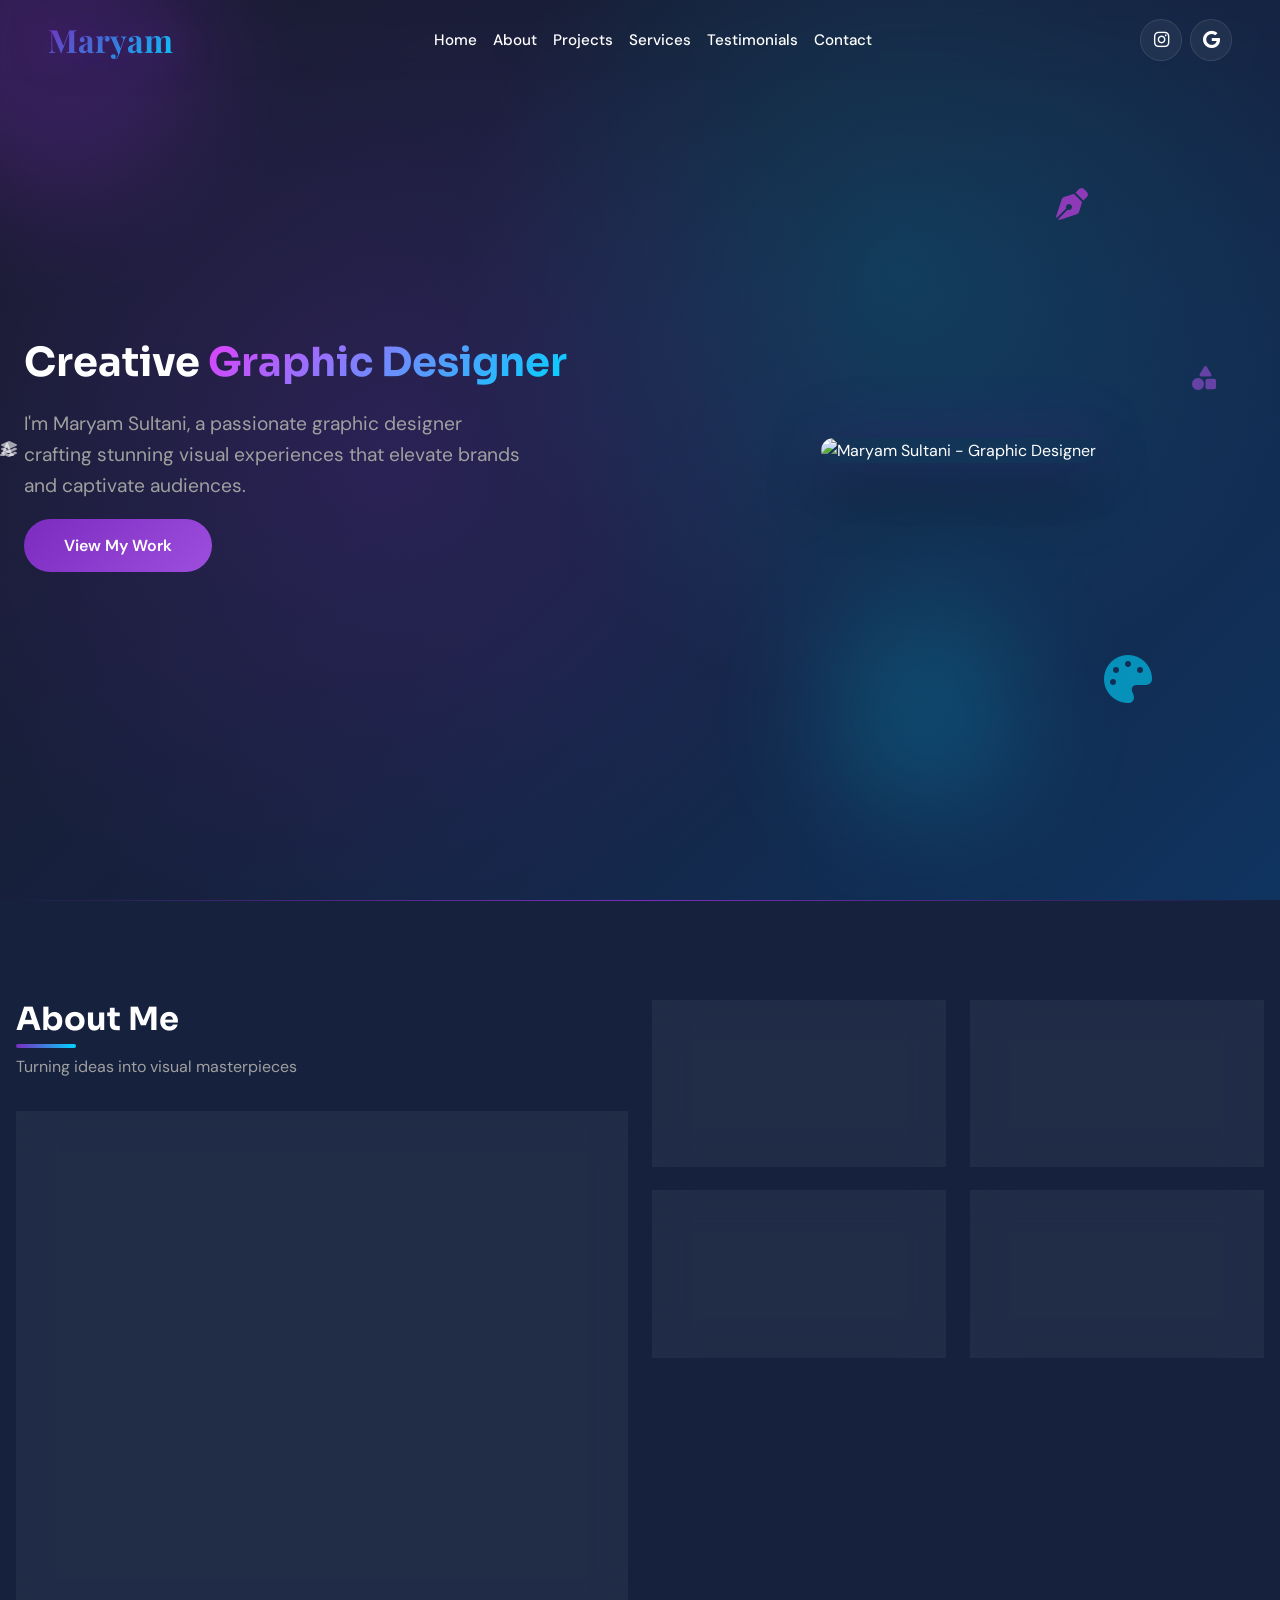
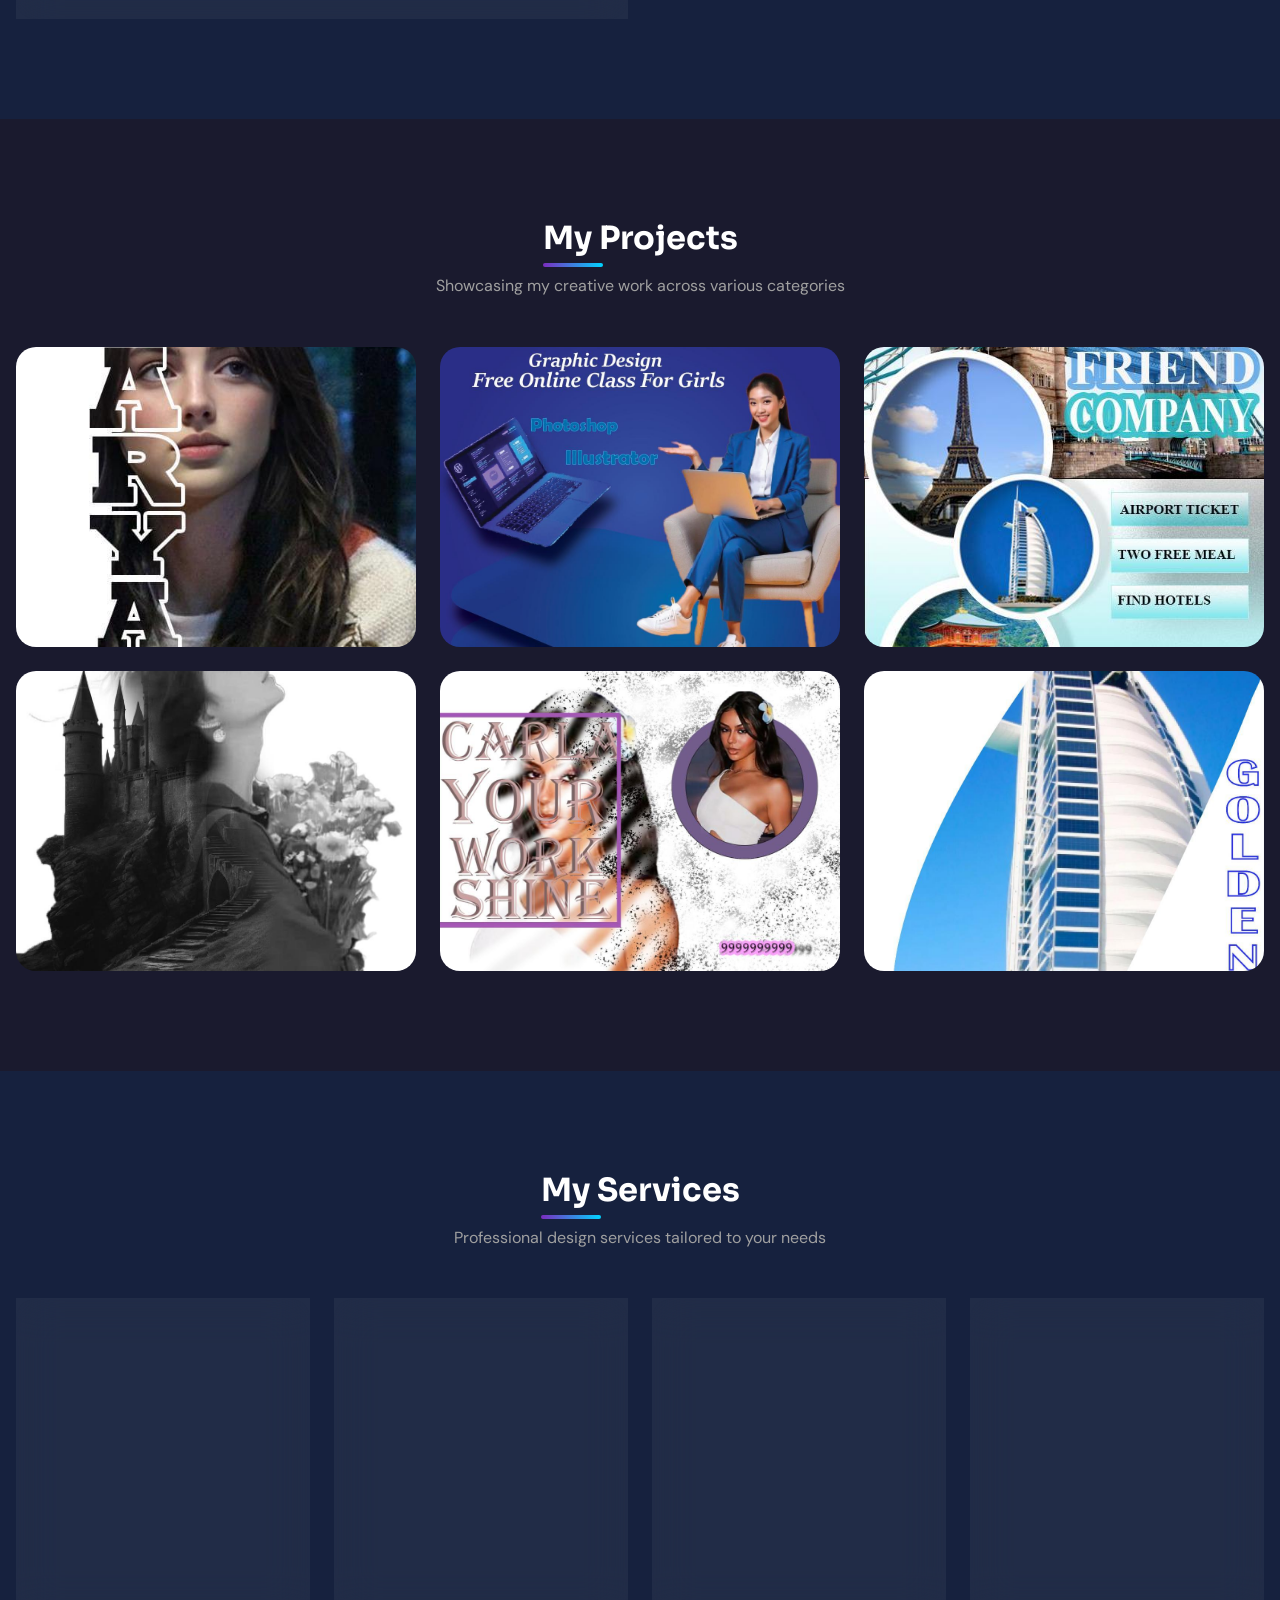
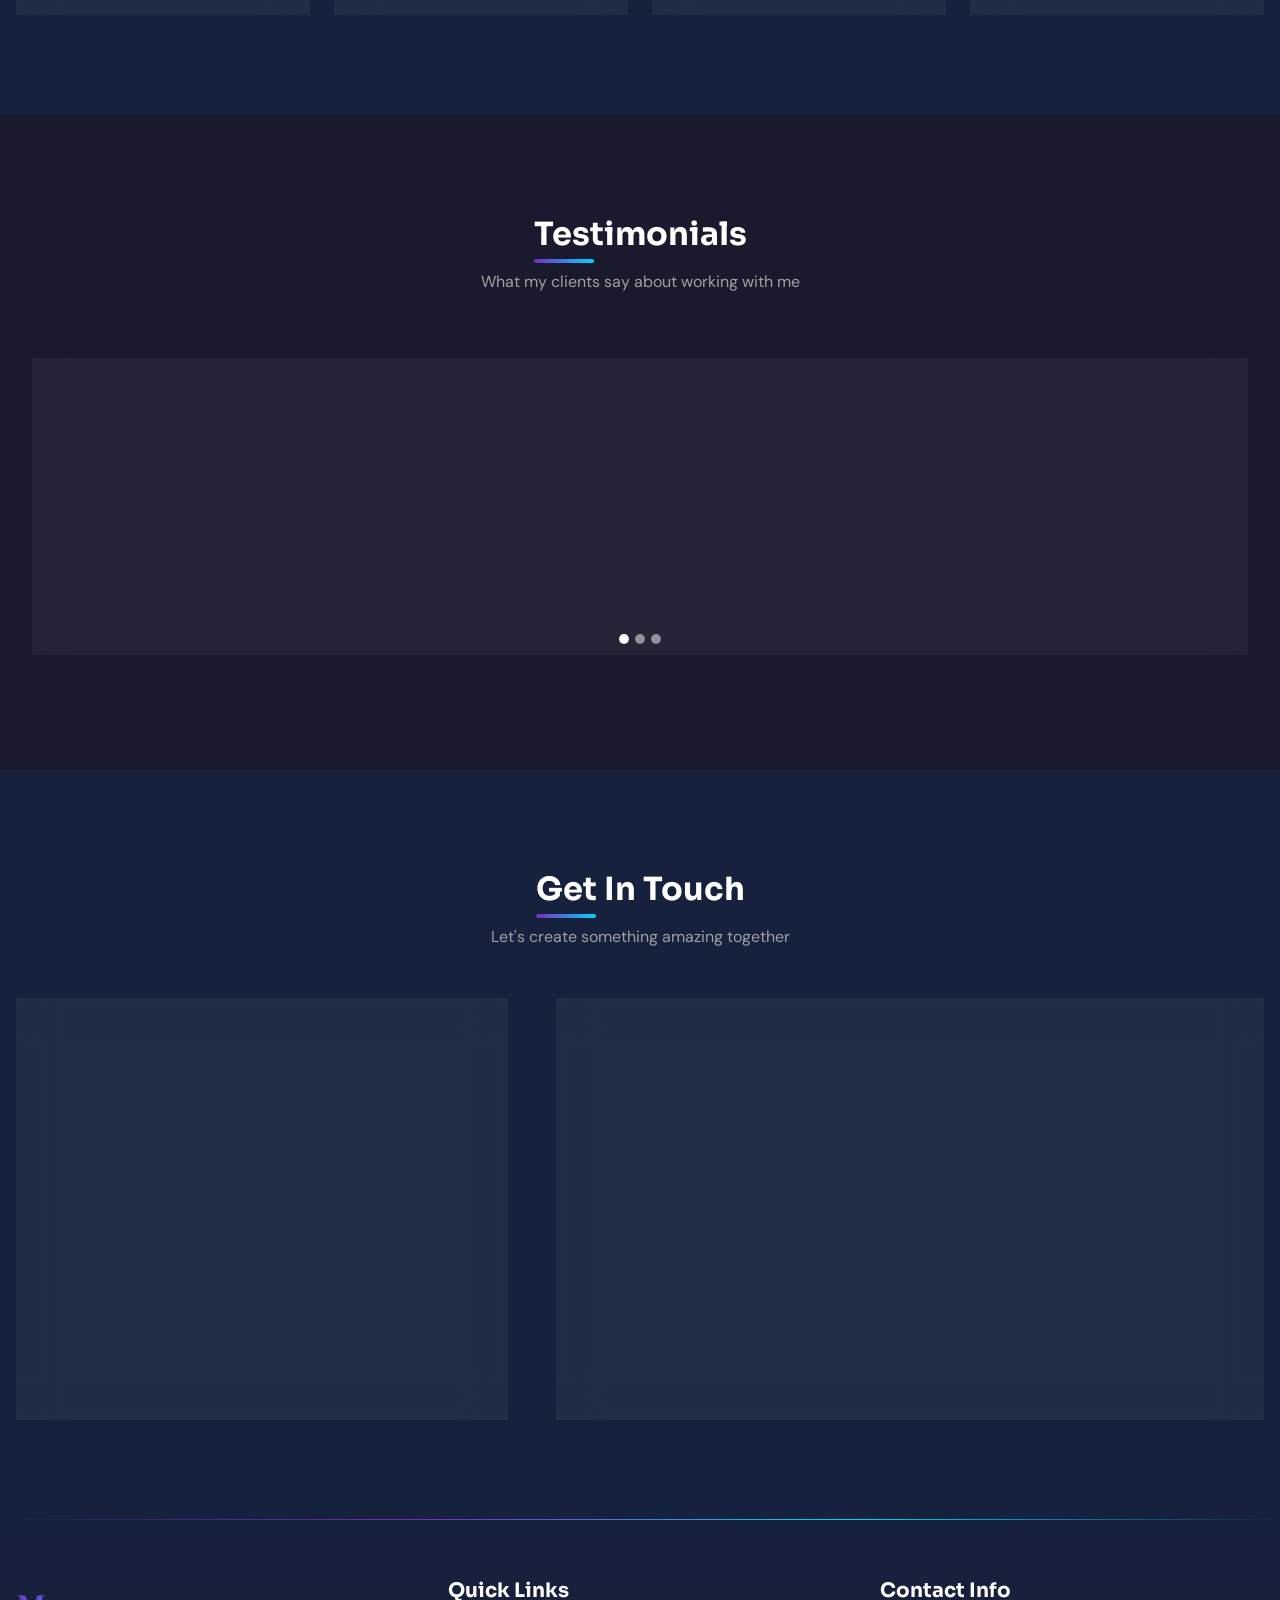
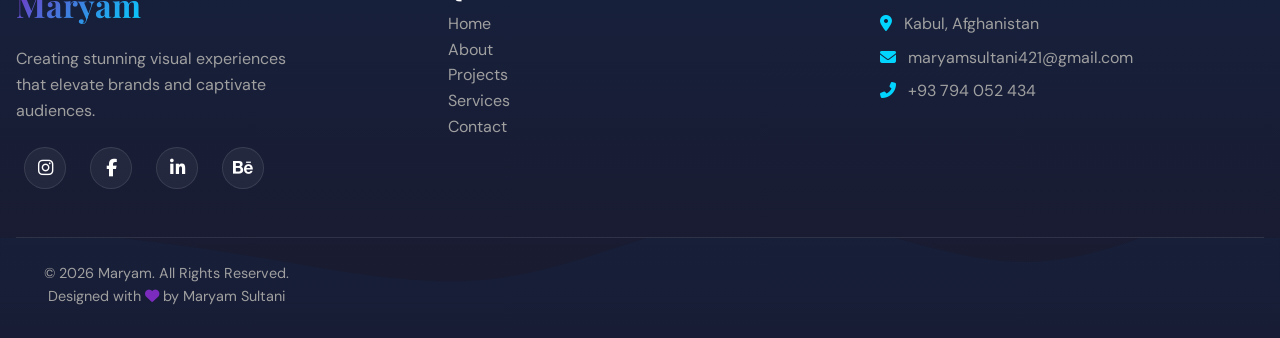
==== commit 0ecbebac: "Add files via upload" ====
--- a/index.html
+++ b/index.html
@@ -64,6 +64,64 @@
             max-width: 100vw;
             line-height: 1.6;
         }
+        #loader-section{
+    position:fixed;
+    width:100%;
+    height:100vh;
+    display:flex;
+    justify-content:center;
+    align-items:center;
+    background:linear-gradient(135deg,#5f00ba,#8e2de2);
+    z-index:9999;
+    perspective:1000px;
+}
+
+/* Slime Ball */
+.slime{
+    width:120px;
+    height:120px;
+    background:white;
+    border-radius:50%;
+    animation: slimeBounce 2s infinite ease-in-out;
+    box-shadow:
+        0 25px 50px rgba(0,0,0,0.4),
+        inset -10px -15px 25px rgba(0,0,0,0.2),
+        inset 10px 15px 25px rgba(255,255,255,0.5);
+    transform-style:preserve-3d;
+}
+
+/* Shine */
+.slime::before{
+    content:'';
+    position:absolute;
+    width:120px;
+    height:120px;
+    border-radius:50%;
+    background:radial-gradient(circle at 30% 30%, rgba(255,255,255,0.9), transparent 60%);
+}
+
+/* Slime Animation */
+@keyframes slimeBounce{
+    0%,100%{
+        transform:translateY(0) scale(1,1) rotateX(0deg);
+    }
+    25%{
+        transform:translateY(-40px) scale(1.1,0.9) rotateX(15deg);
+    }
+    50%{
+        transform:translateY(0) scale(0.9,1.1) rotateX(-10deg);
+    }
+    75%{
+        transform:translateY(-20px) scale(1.05,0.95) rotateX(10deg);
+    }
+}
+
+/* Fade Out */
+.fade-out{
+    opacity:0;
+    visibility:hidden;
+    transition:all 1s ease;
+}
 
         .container {
             max-width: 100%;
@@ -1616,6 +1674,10 @@
     </style>
 </head>
 <body>
+    <!-- loader -->
+     <div id="loader-section">
+    <div class="slime"></div>
+</div>
     <!-- ============================================
          NAVBAR
          ============================================ -->
@@ -1848,69 +1910,69 @@
             
             <div class="row g-4">
                 <!-- Project 1 -->
-                <div class="col-md-6 col-lg-4 reveal">
-                    <div class="project-card">
-                        <img src="https://images.unsplash.com/photo-1626785774573-4b799315345d?w=600&h=400&fit=crop" alt="Logo Design">
+               <div class="col-md-6 col-lg-4 reveal">
+              <a href="./p-5.html">     <div class="project-card">
+                     <img src="./assets/img/p-5.jpg" alt="Logo Design">
                         <div class="project-info">
                             <span class="project-category">Logo Design</span>
                             <h4 class="project-title">Brand Logo Collection</h4>
                         </div>
-                    </div>
+                    </div></a>  
                 </div>
                 
                 <!-- Project 2 -->
                 <div class="col-md-6 col-lg-4 reveal">
-                    <div class="project-card">
-                        <img src="https://images.unsplash.com/photo-1572044162444-ad60f128bdea?w=600&h=400&fit=crop" alt="Poster Design">
+                  <a href="./p-6.html">  <div class="project-card">
+                        <img src="./assets/img/p-6.jpg" alt="Poster Design">
                         <div class="project-info">
                             <span class="project-category">Poster Design</span>
                             <h4 class="project-title">Creative Posters</h4>
                         </div>
-                    </div>
+                    </div></a>
                 </div>
                 
                 <!-- Project 3 -->
                 <div class="col-md-6 col-lg-4 reveal">
-                    <div class="project-card">
-                        <img src="https://images.unsplash.com/photo-1558655146-9f40138edfeb?w=600&h=400&fit=crop" alt="Brand Identity">
+                <a href="./p-3.html">    <div class="project-card">
+                        <img src="./assets/img/p-3.jpg" alt="Brand Identity">
                         <div class="project-info">
                             <span class="project-category">Brand Identity</span>
                             <h4 class="project-title">Corporate Branding</h4>
                         </div>
-                    </div>
+                    </div></a>
                 </div>
                 
                 <!-- Project 4 -->
                 <div class="col-md-6 col-lg-4 reveal">
-                    <div class="project-card">
-                        <img src="https://images.unsplash.com/photo-1611162616305-c69b3fa7fbe0?w=600&h=400&fit=crop" alt="Social Media Design">
+                  <a href="./p-4.html"> <div class="project-card">
+                        <img src="./assets/img/p-4.jpg" alt="Social Media Design">
                         <div class="project-info">
-                            <span class="project-category">Social Media</span>
-                            <h4 class="project-title">Instagram Campaigns</h4>
+                            <span class="project-category">Photo Design</span>
+                            <h4 class="project-title">Women Photo</h4>
                         </div>
-                    </div>
+                    </div></a> 
                 </div>
                 
                 <!-- Project 5 -->
                 <div class="col-md-6 col-lg-4 reveal">
-                    <div class="project-card">
-                        <img src="https://images.unsplash.com/photo-1561070791-2526d30994b5?w=600&h=400&fit=crop" alt="Packaging Design">
+                   <a href="p-1.html"> <div class="project-card">
+                        <img src="./assets/img/p-1.jpg" alt="Packaging Design">
                         <div class="project-info">
                             <span class="project-category">Packaging</span>
                             <h4 class="project-title">Product Packaging</h4>
                         </div>
-                    </div>
+                    </div></a>
                 </div>
                 
                 <!-- Project 6 -->
                 <div class="col-md-6 col-lg-4 reveal">
-                    <div class="project-card">
-                        <img src="https://images.unsplash.com/photo-1551650975-87deedd944c3?w=600&h=400&fit=crop" alt="UI Design">
+               <a href="p-2.html">     <div class="project-card">
+                        <img src="./assets/img/p-2.jpg" alt="UI Design">
                         <div class="project-info">
-                            <span class="project-category">UI/UX Design</span>
-                            <h4 class="project-title">App Interface Design</h4>
+                            <span class="project-category">Company UI/UX Design</span>
+                            <h4 class="project-title">Poster Interface Design</h4>
                         </div>
-                    </div>
+                    </div></a>
                 </div>
             </div>
         </div>
@@ -2073,7 +2135,7 @@
                             </div>
                             <div>
                                 <h5>Email</h5>
-                                <p>hello@maryam-design.com</p>
+                                <p>maryamsultani421@gmail.com</p>
                             </div>
                         </div>
                         
@@ -2172,7 +2234,7 @@
                         </li>
                         <li class="mb-2" style="color: var(--muted);">
                             <i class="fas fa-envelope me-2" style="color: var(--glow-blue);"></i>
-                            hello@maryam-design.com
+                            maryamsultani421@gmail.com
                         </li>
                         <li style="color: var(--muted);">
                             <i class="fas fa-phone-alt me-2" style="color: var(--glow-blue);"></i>
@@ -2192,6 +2254,18 @@
     <script src="https://cdn.jsdelivr.net/npm/bootstrap@5.3.2/dist/js/bootstrap.bundle.min.js"></script>
     
     <script>
+        // Loader
+        // 2 Minutes = 120000 milliseconds
+setTimeout(function(){
+    document.getElementById("loader-section").classList.add("fade-out");
+
+    setTimeout(function(){
+        document.getElementById("loader-section").style.display="none";
+        document.getElementById("website").style.display="flex";
+        document.body.style.overflow="auto";
+    },1000);
+
+},12); // 120000ms = 2 minutes
         // ============================================
         // NAVBAR SCROLL EFFECT
         // ============================================
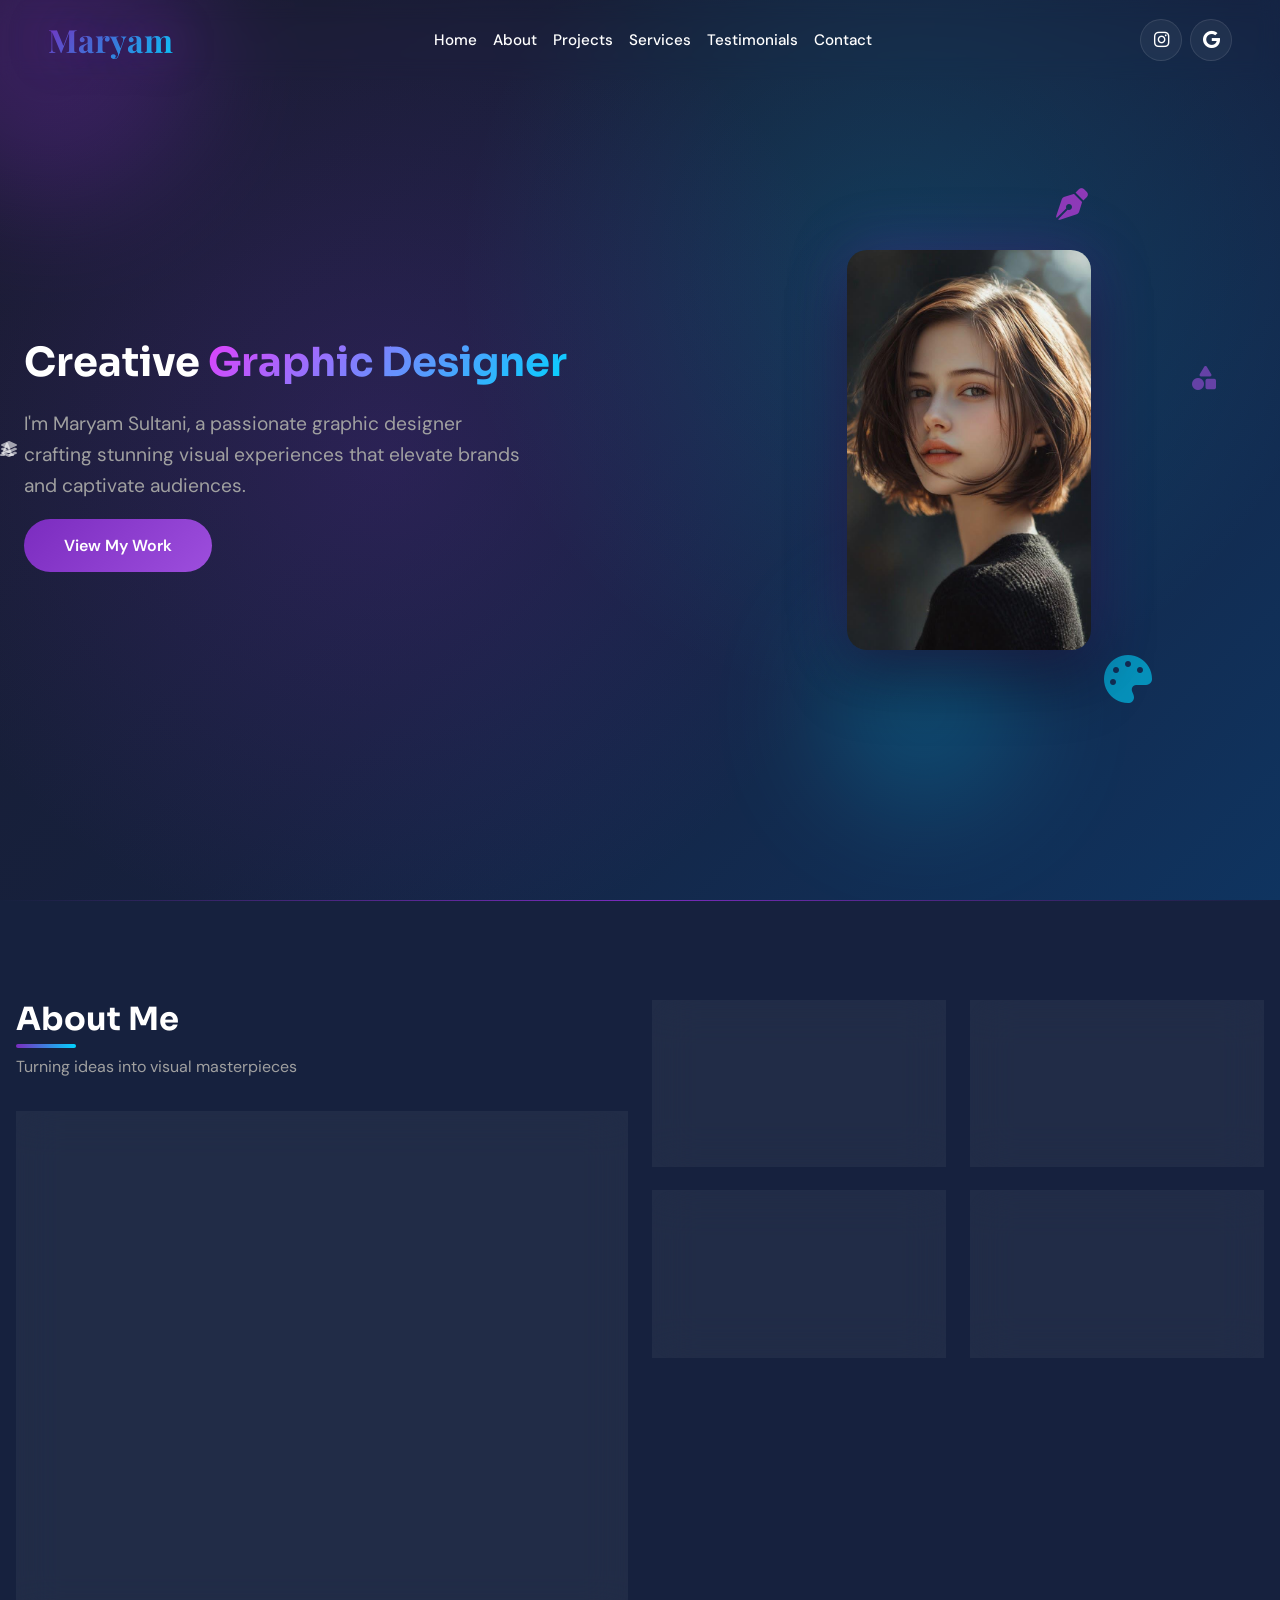
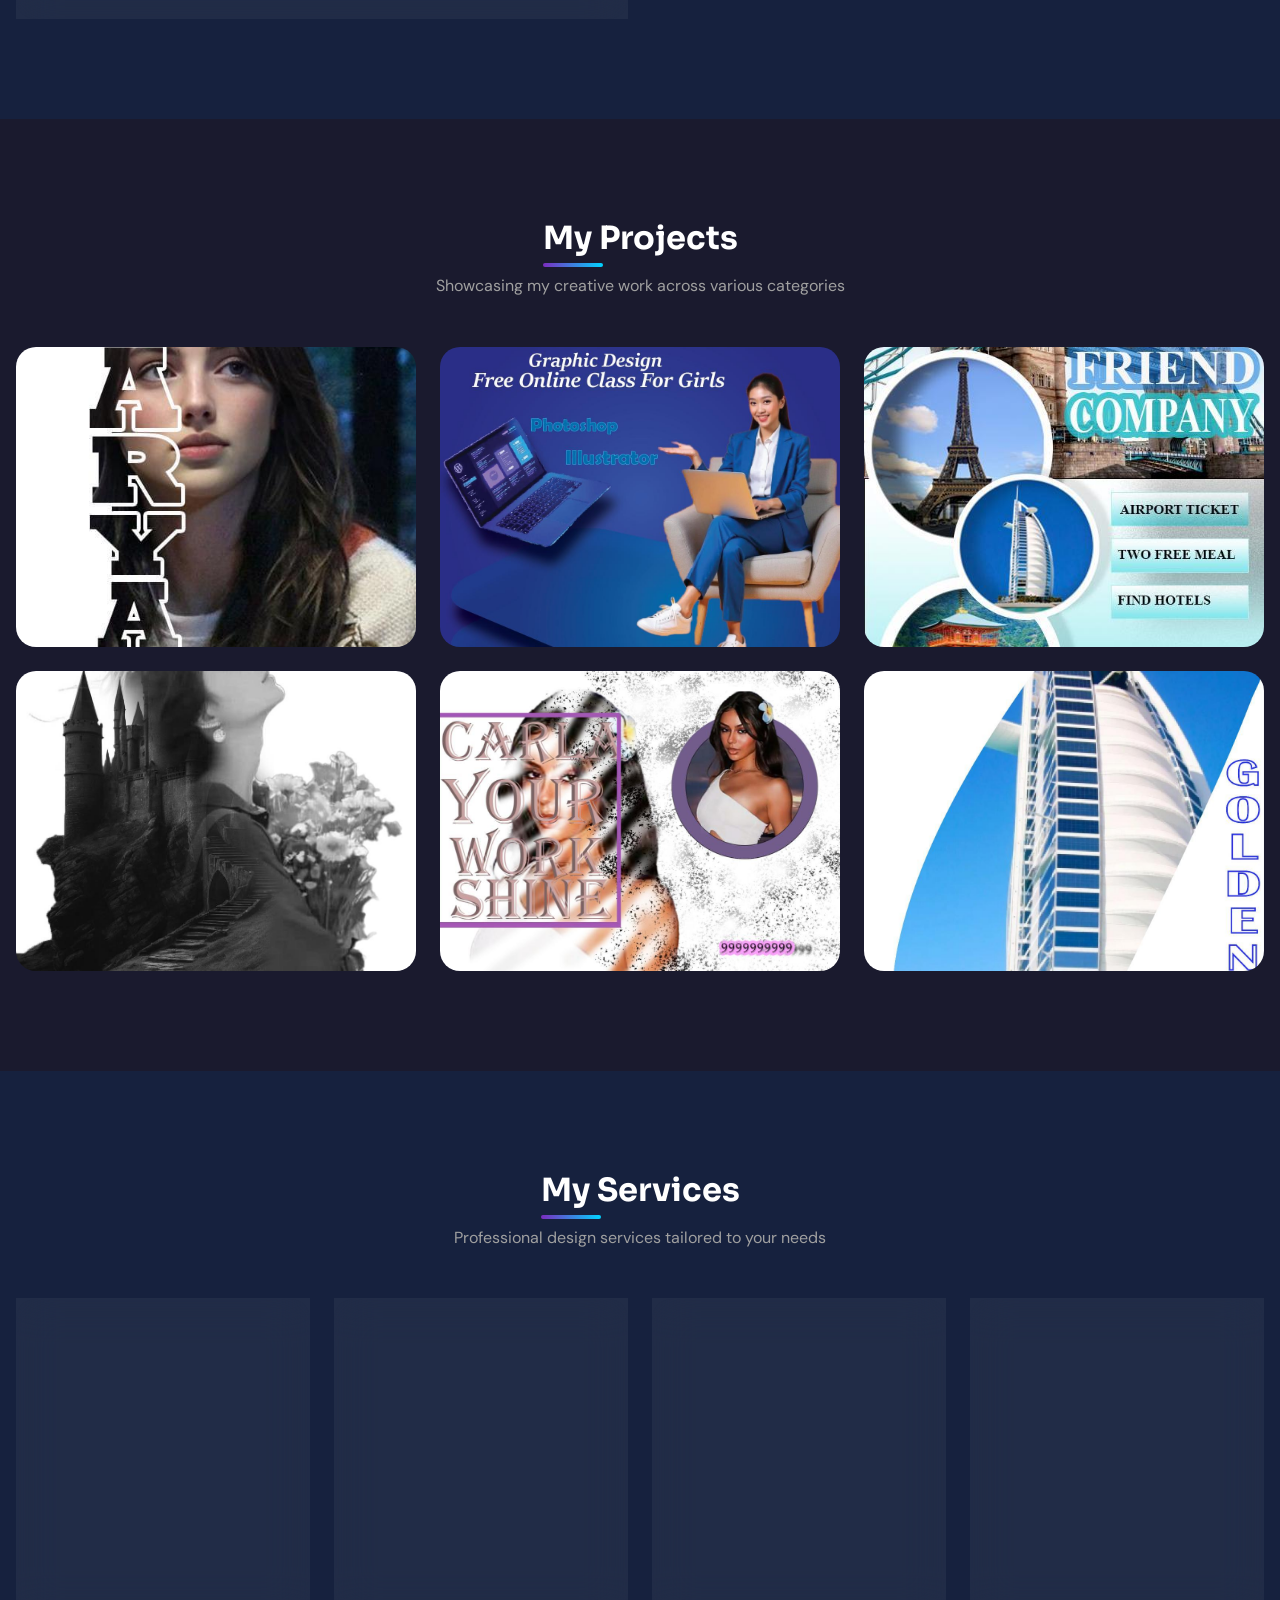
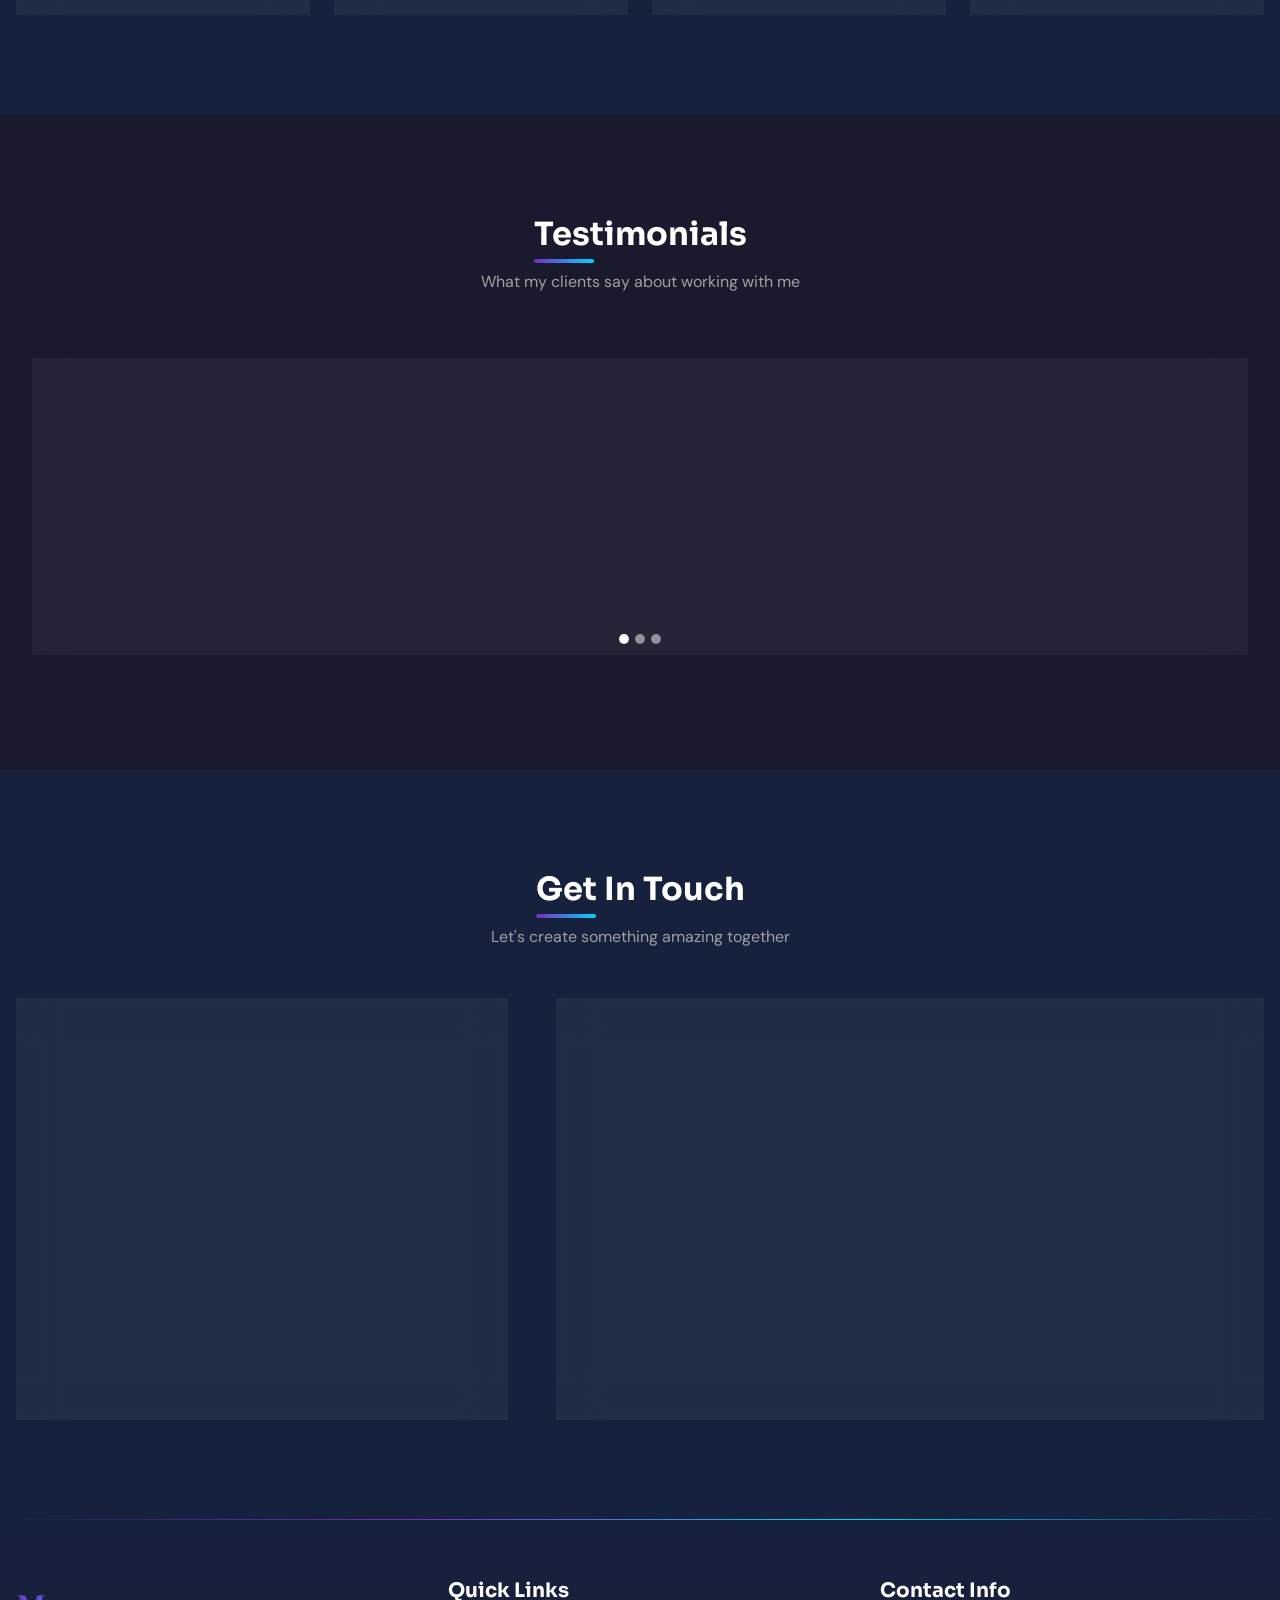
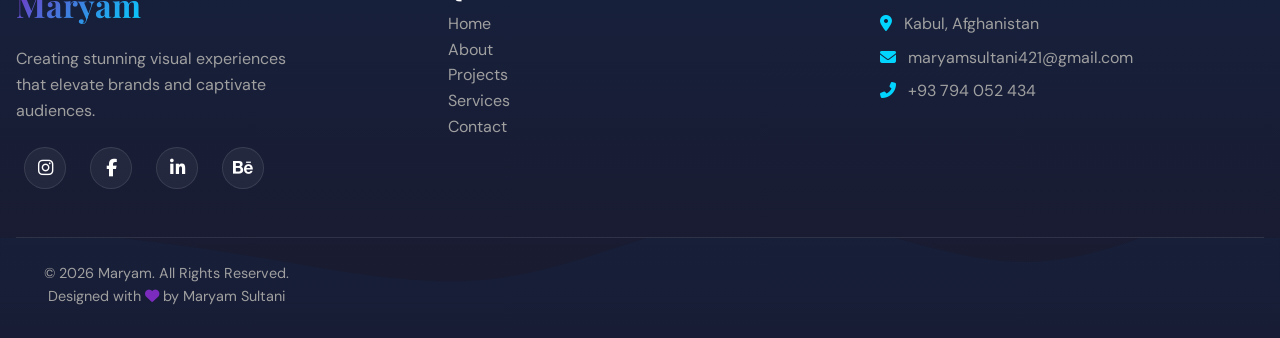
==== commit d9fa1deb: "Add files via upload" ====
--- a/index.html
+++ b/index.html
@@ -349,7 +349,7 @@
         }
 
         .hero-image {
-            width: 100%;
+            width: 110%;
             max-width: 450px;
             height: 500px;
             object-fit: cover;
@@ -1803,7 +1803,7 @@
                 </div>
                 <div class="col-lg-6 d-flex justify-content-center">
                     <div class="hero-image-container text-lg-end">
-                        <img src="https://images.unsplash.com/photo-1534528741775-53994a69daeb?w=500&h=600&fit=crop&crop=face" 
+                        <img src="./assets/img/Hero-1.jpg"
                              alt="Maryam Sultani - Graphic Designer" 
                              class="hero-image">
                     </div>
@@ -2189,7 +2189,7 @@
     </section>
 
     <!-- ============================================
-         FOOTER
+          
          ============================================ -->
     <footer class="footer">
         <div class="footer-shape"></div>
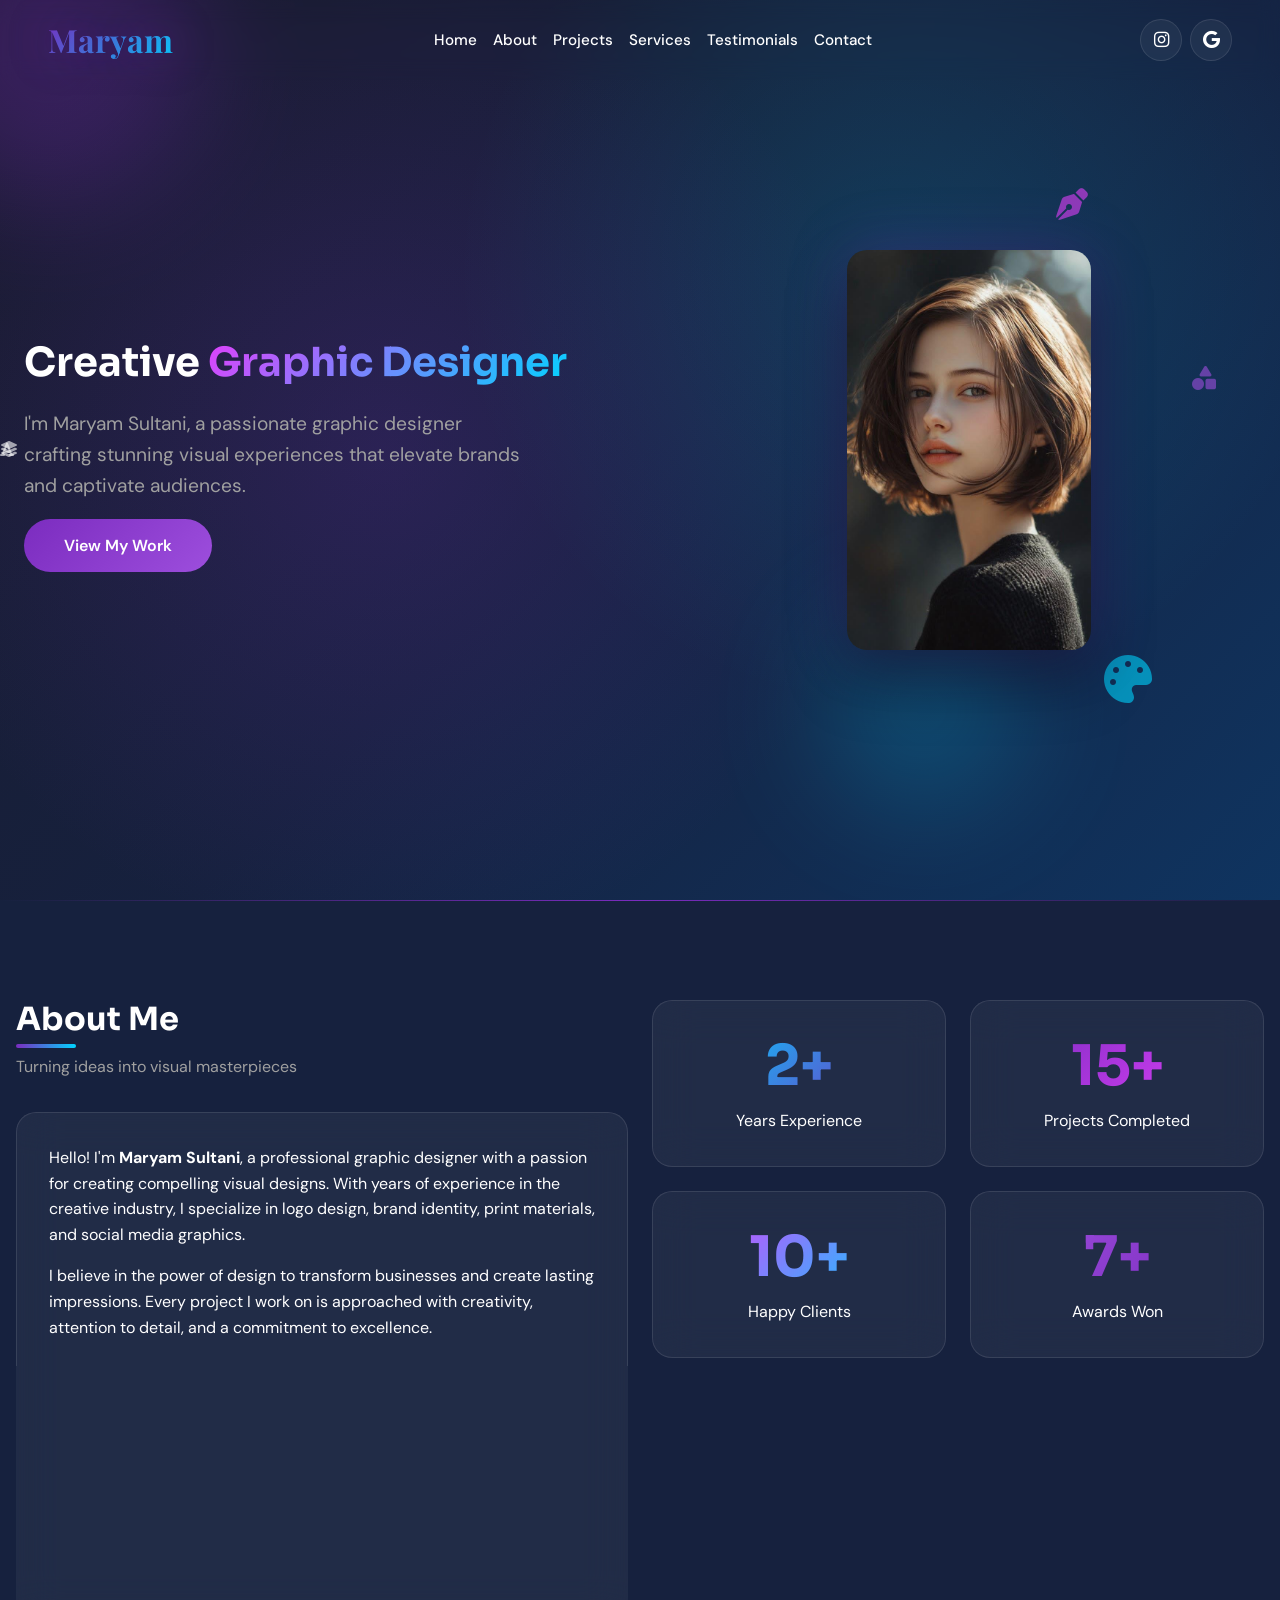
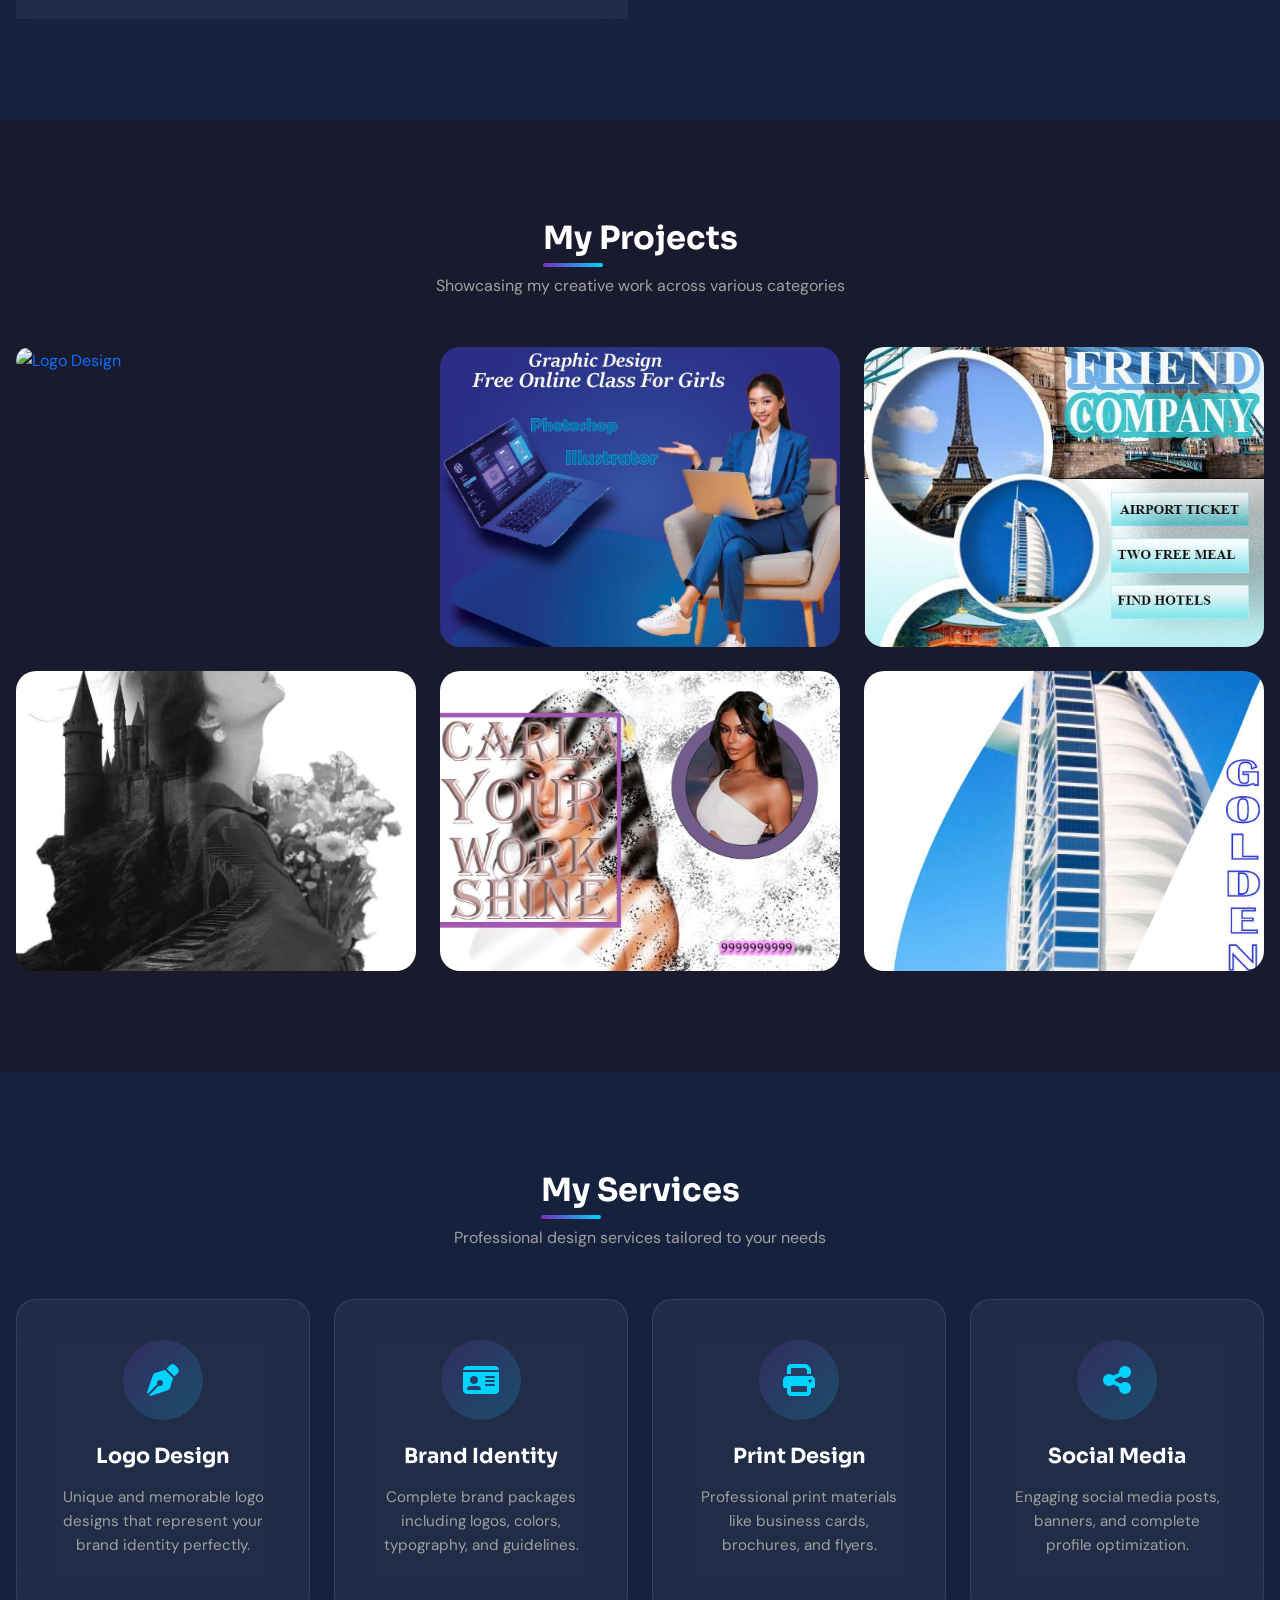
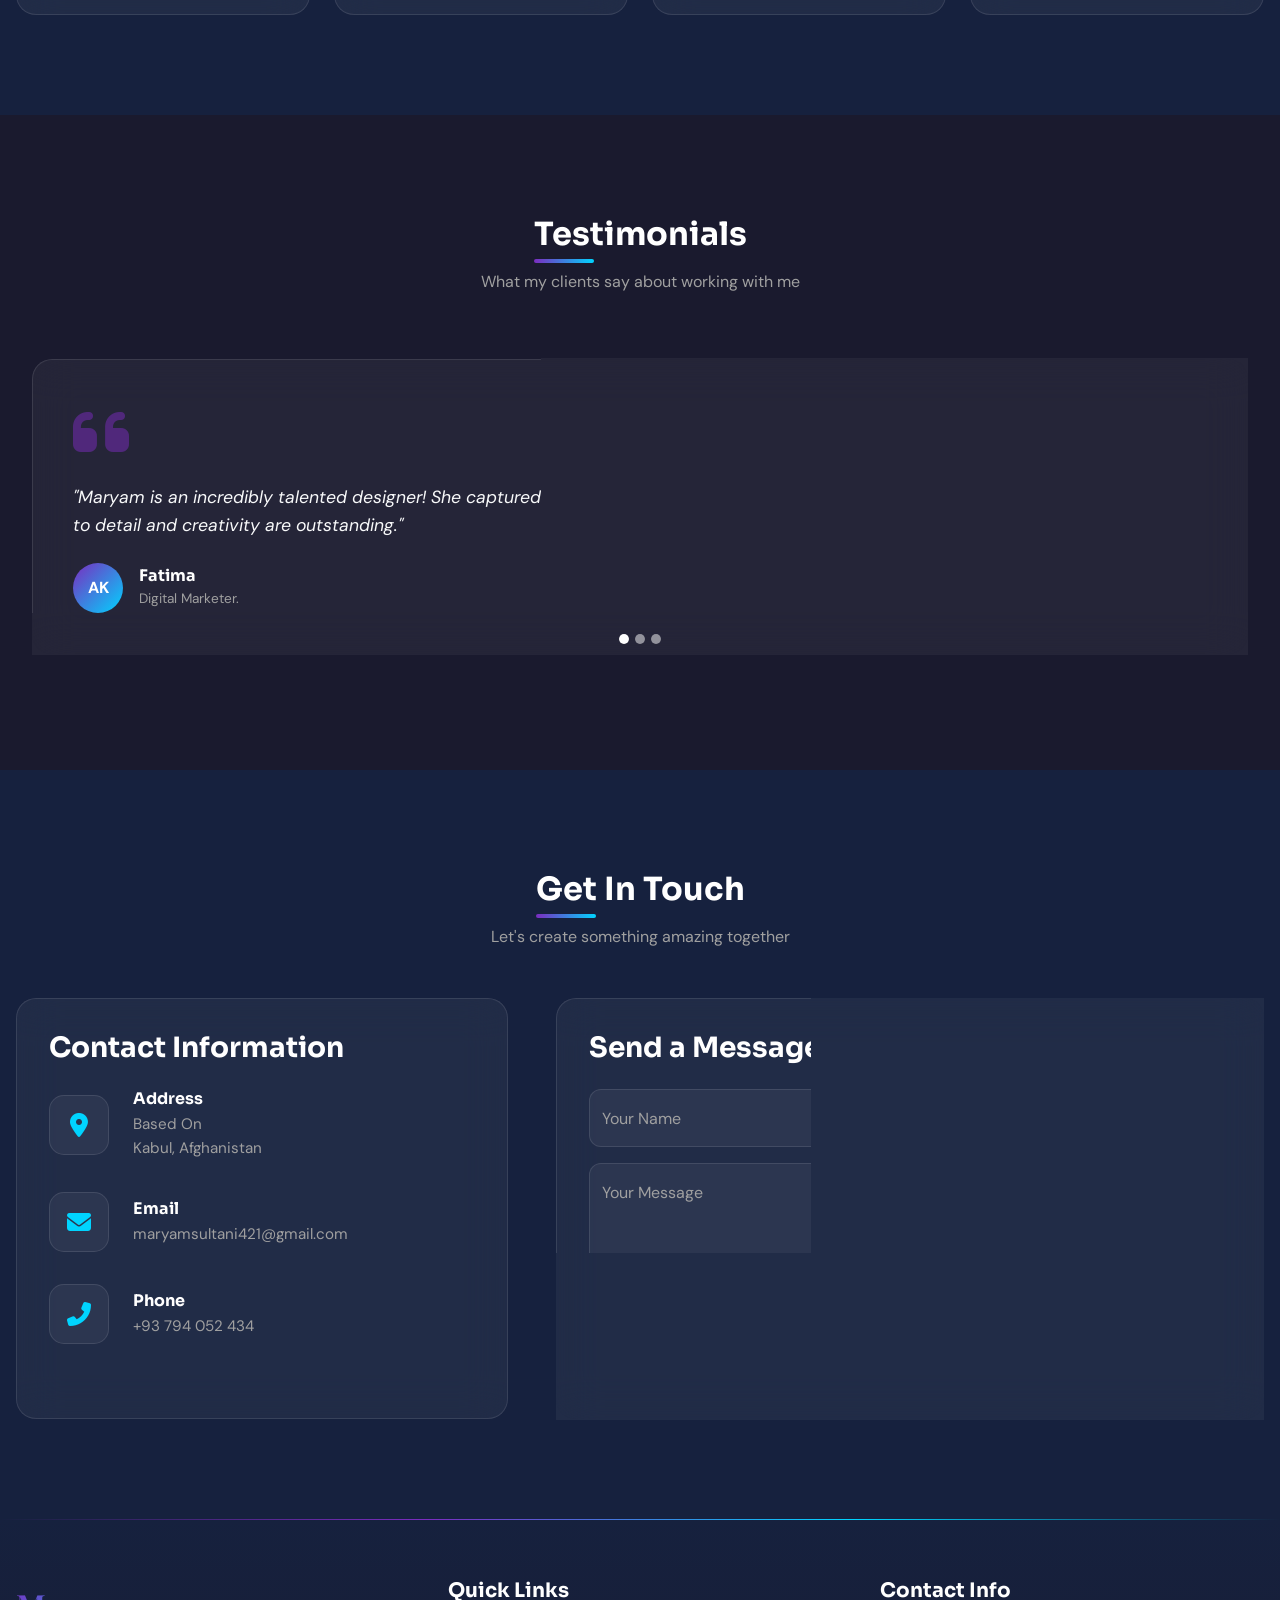
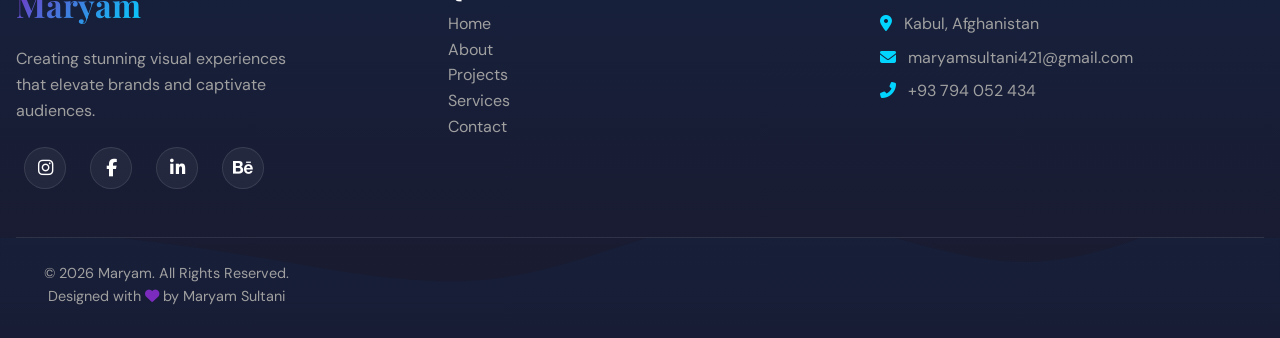
==== commit 65e7291e: "Update index.html" ====
--- a/index.html
+++ b/index.html
@@ -1912,7 +1912,7 @@
                 <!-- Project 1 -->
                <div class="col-md-6 col-lg-4 reveal">
               <a href="./p-5.html">     <div class="project-card">
-                     <img src="./assets/img/p-5.jpg" alt="Logo Design">
+                     <img src="assets/img/p-5.png" alt="Logo Design">
                         <div class="project-info">
                             <span class="project-category">Logo Design</span>
                             <h4 class="project-title">Brand Logo Collection</h4>
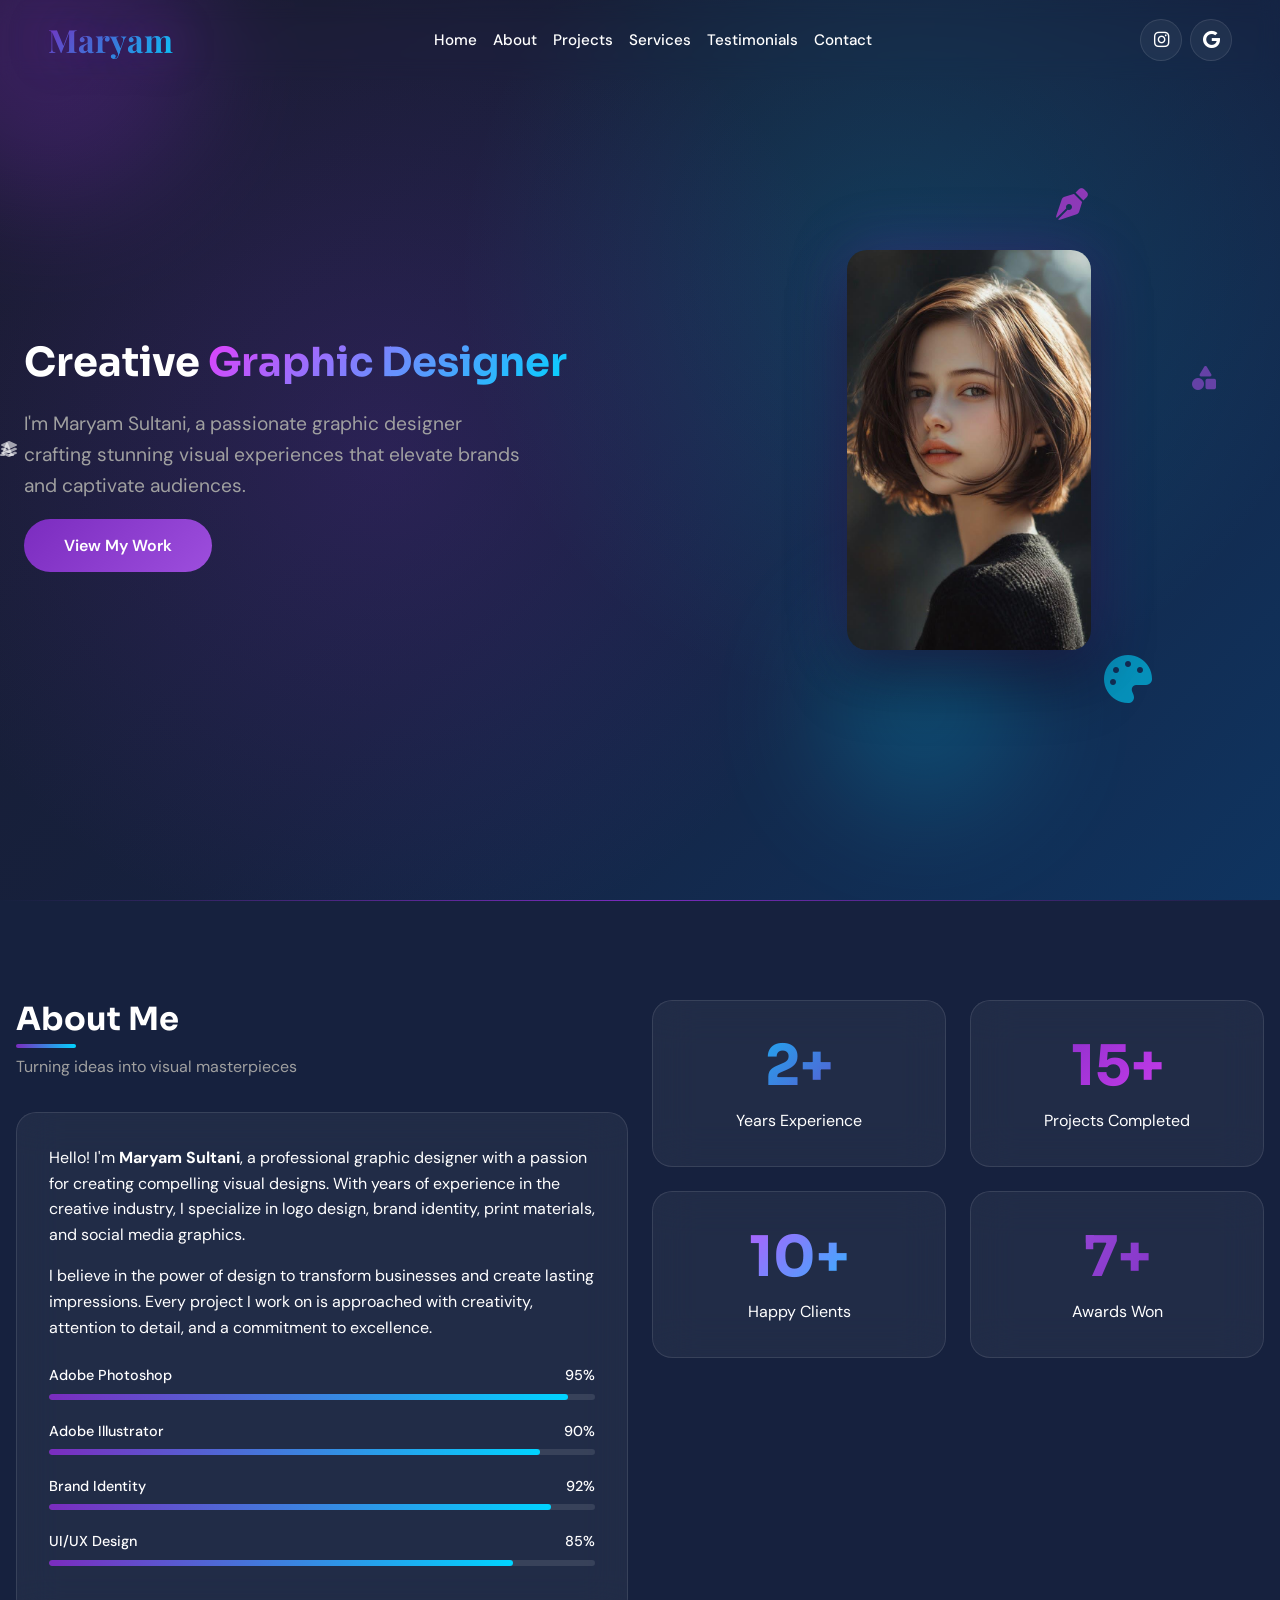
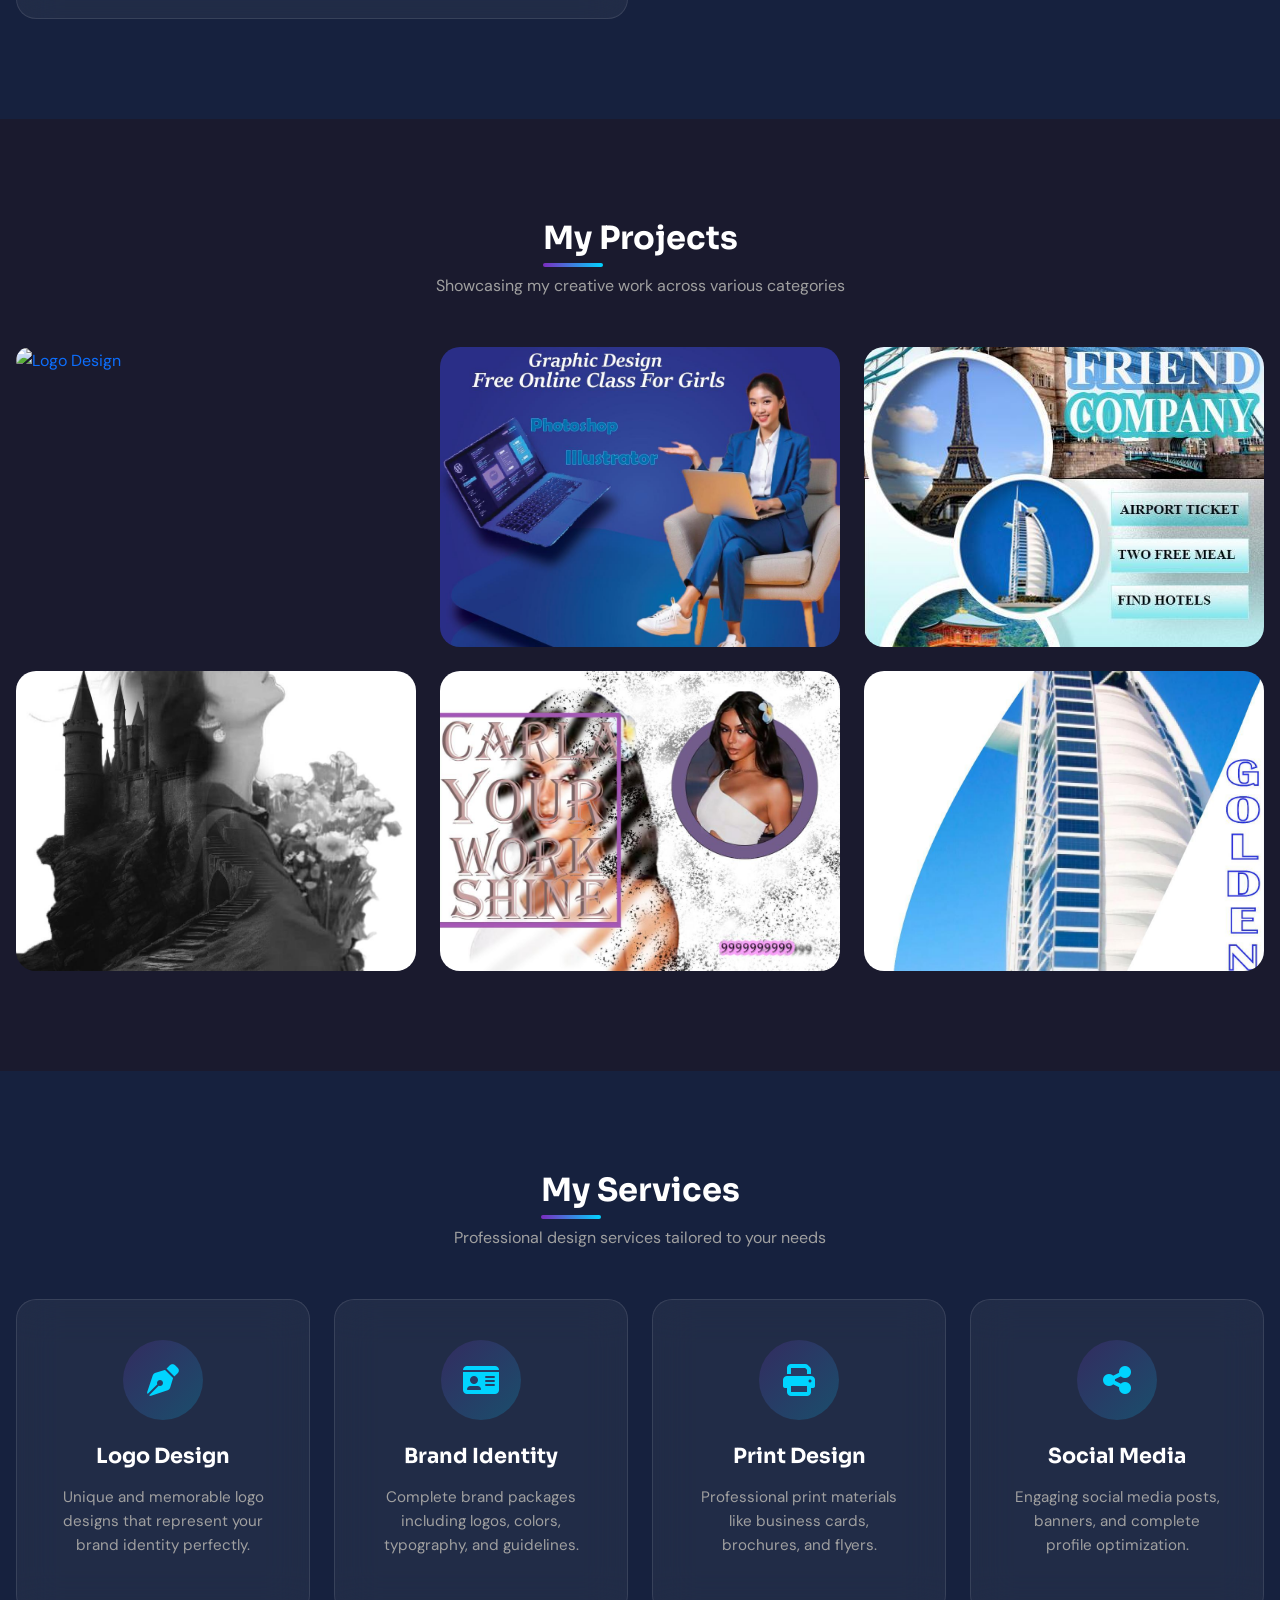
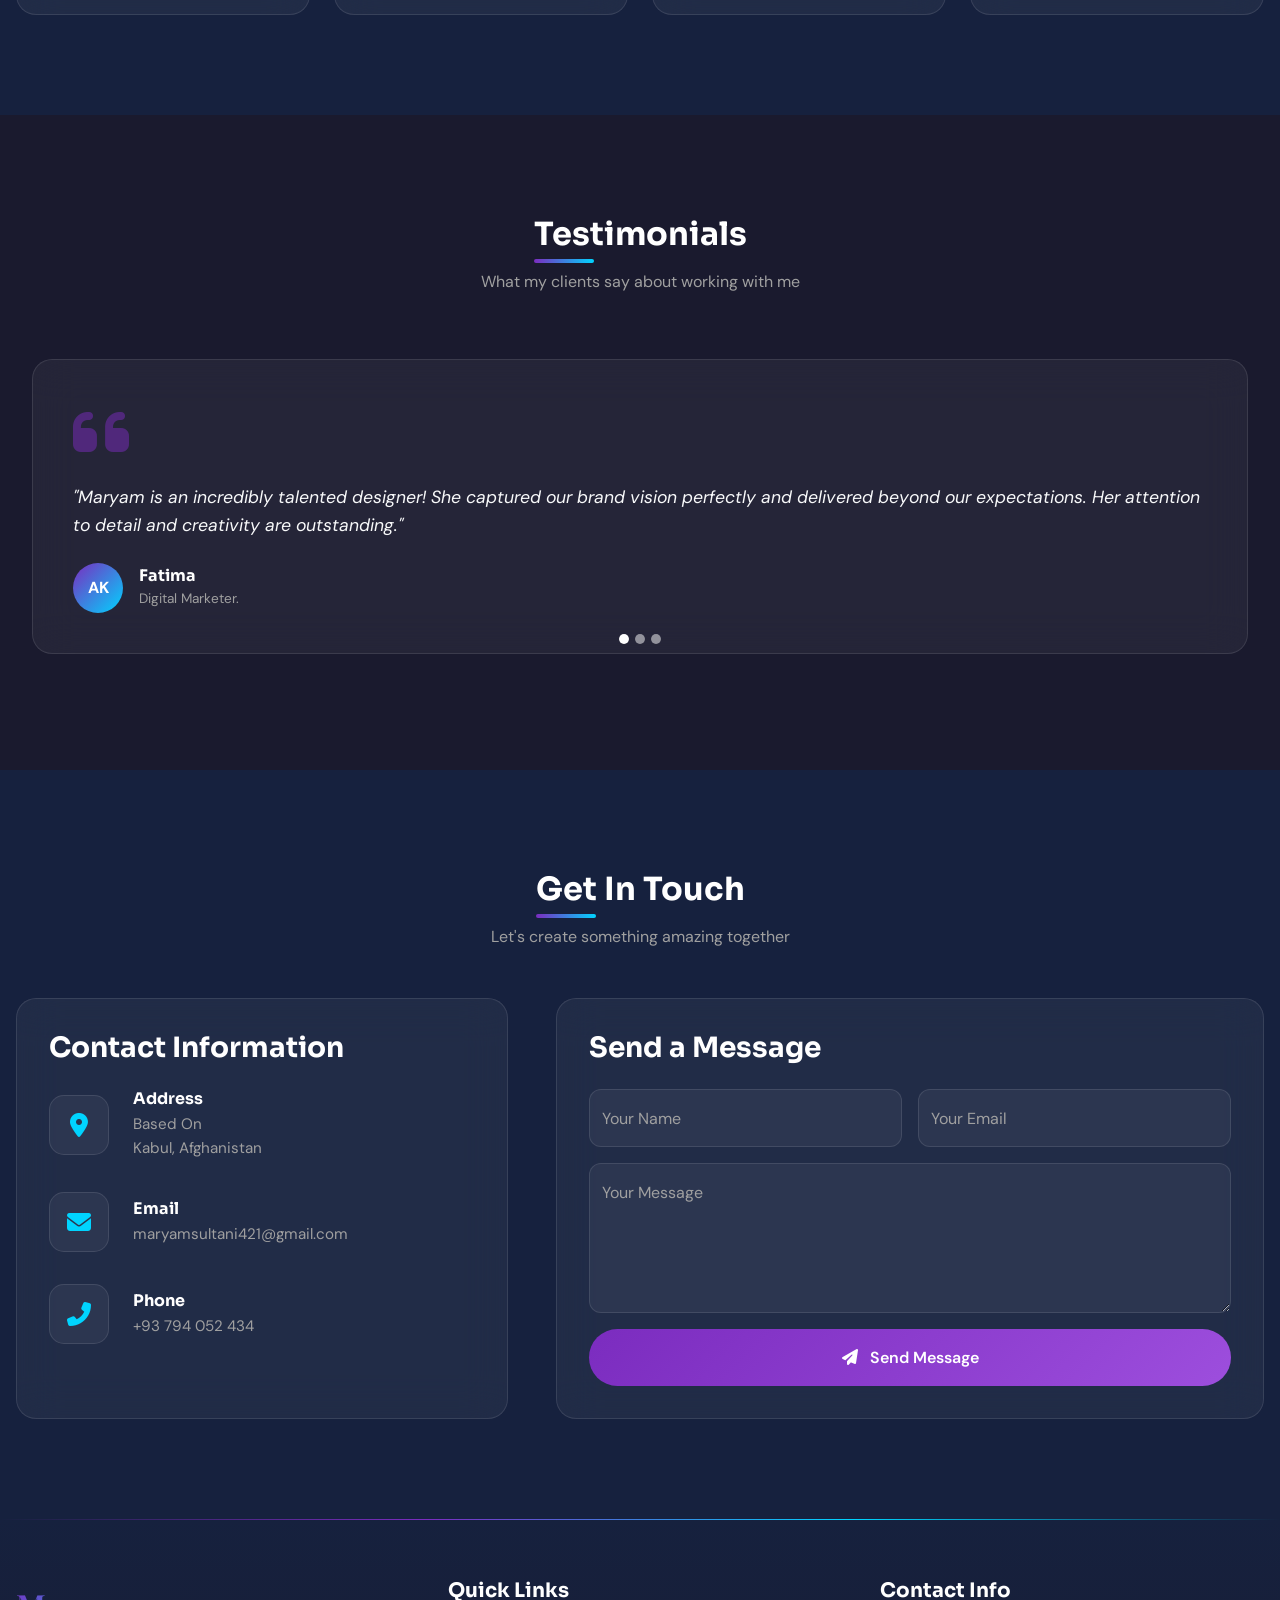
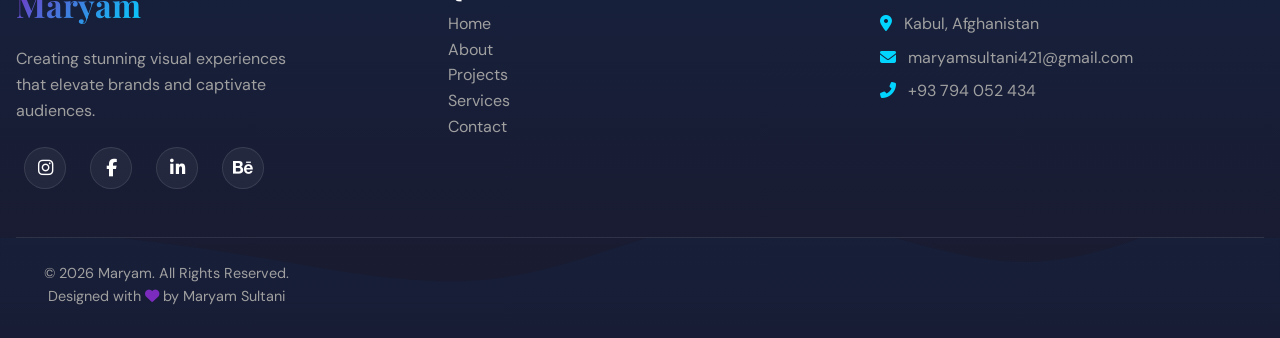
==== commit aa61eae1: "Update index.html" ====
--- a/index.html
+++ b/index.html
@@ -1912,7 +1912,7 @@
                 <!-- Project 1 -->
                <div class="col-md-6 col-lg-4 reveal">
               <a href="./p-5.html">     <div class="project-card">
-                     <img src="assets/img/p-5.png" alt="Logo Design">
+                     <img src="assets/img/p-5-1.png" alt="Logo Design">
                         <div class="project-info">
                             <span class="project-category">Logo Design</span>
                             <h4 class="project-title">Brand Logo Collection</h4>
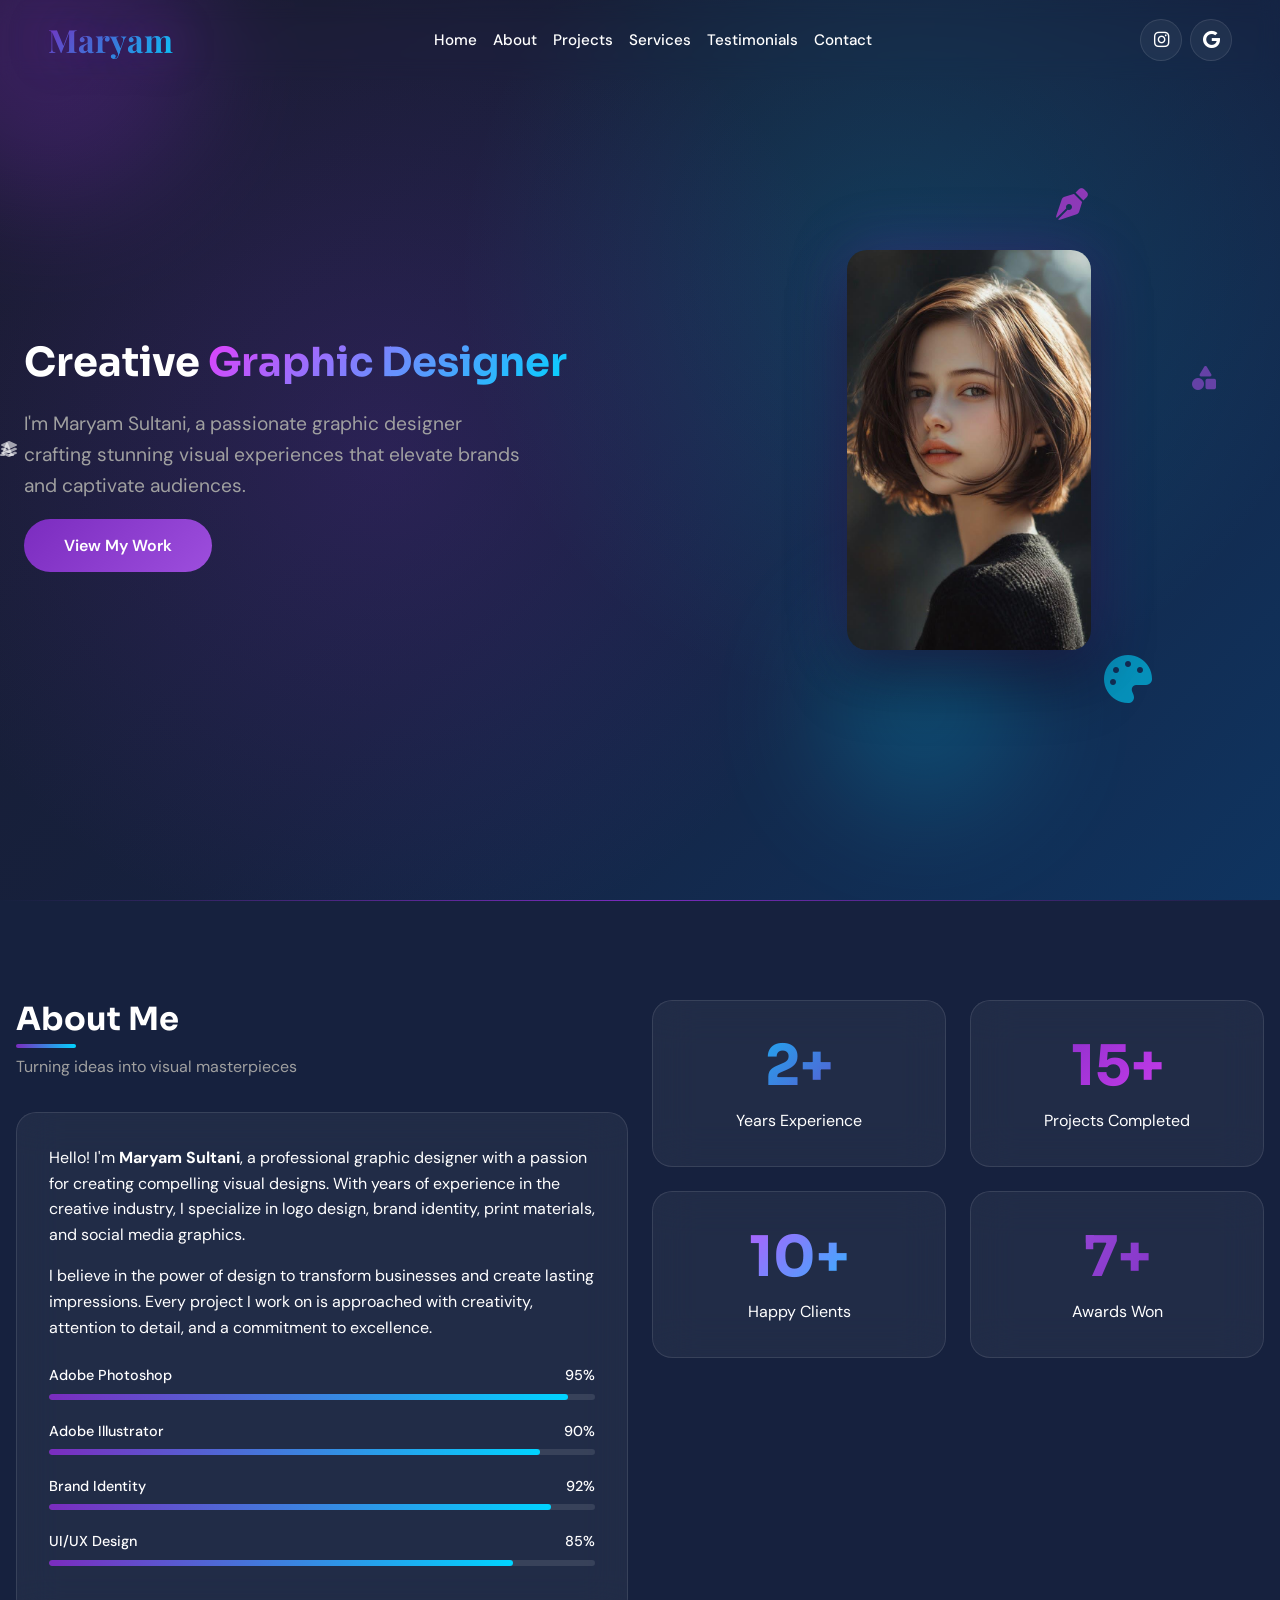
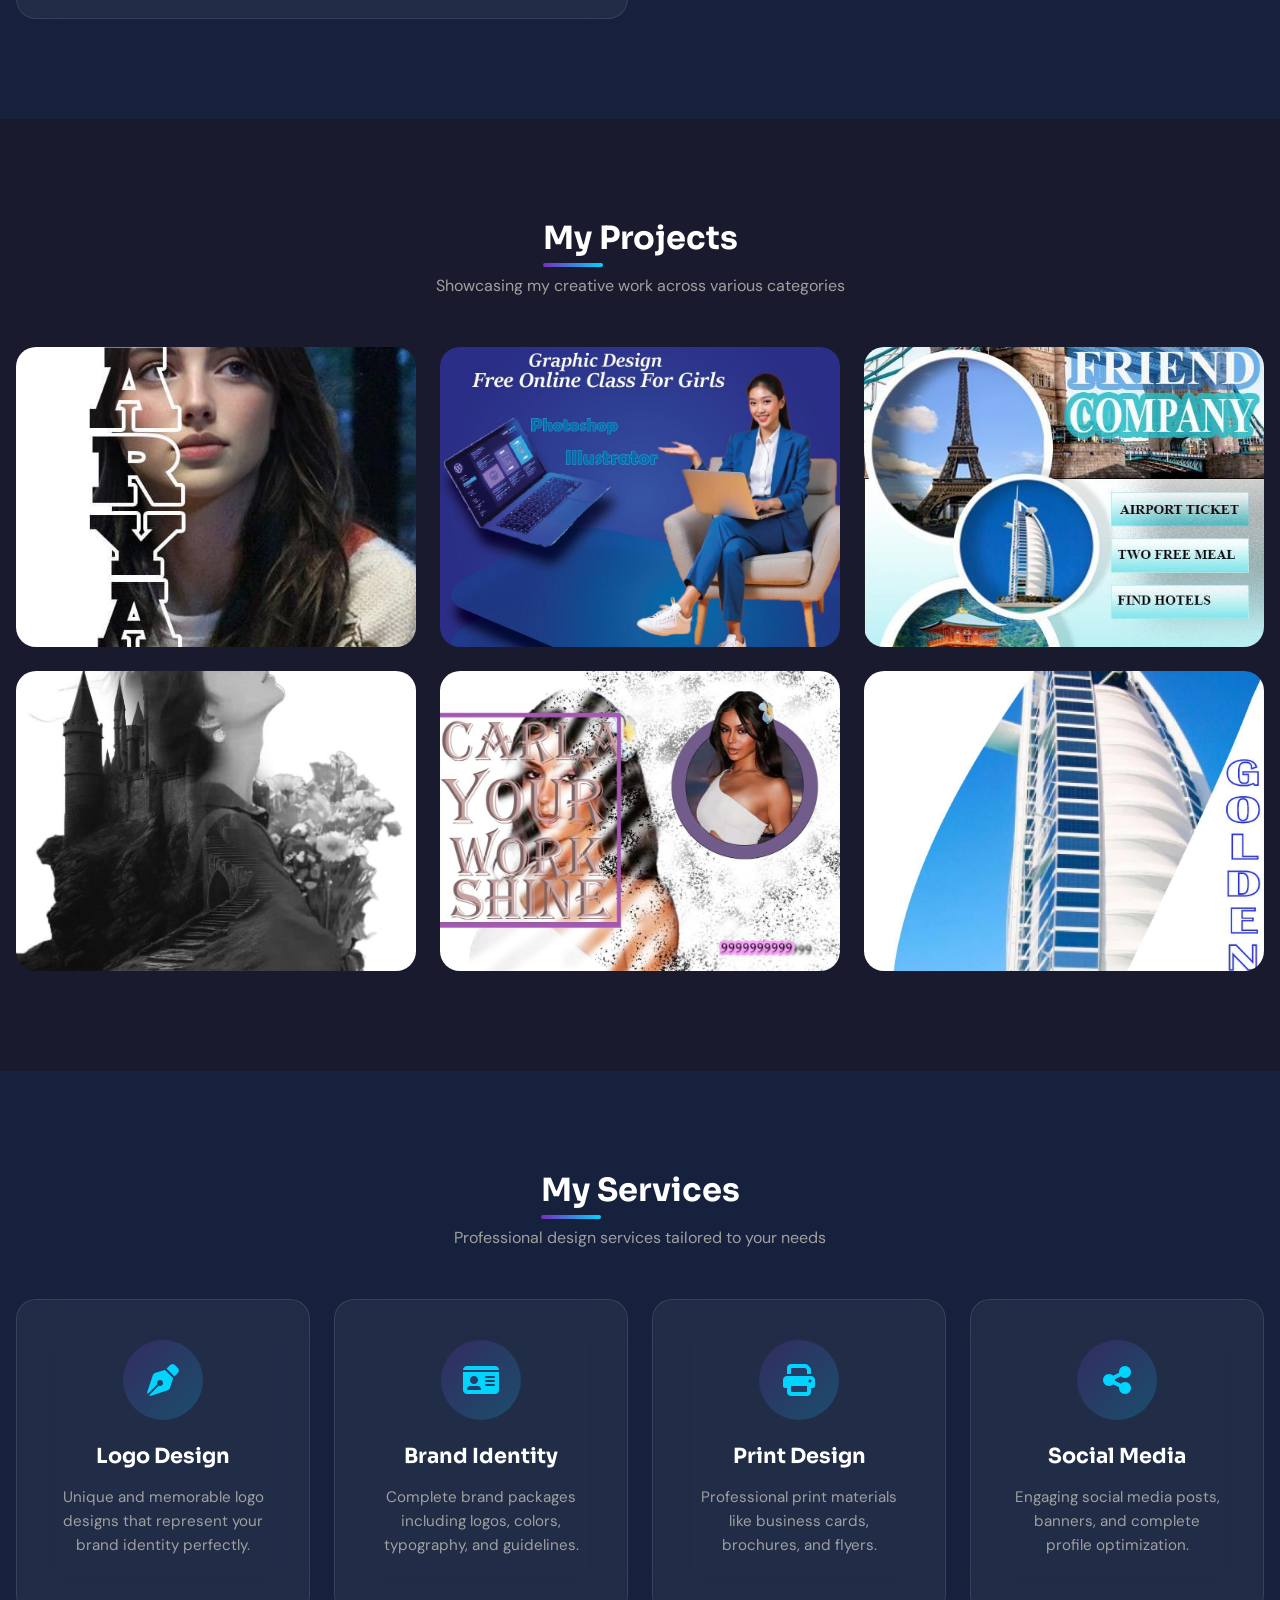
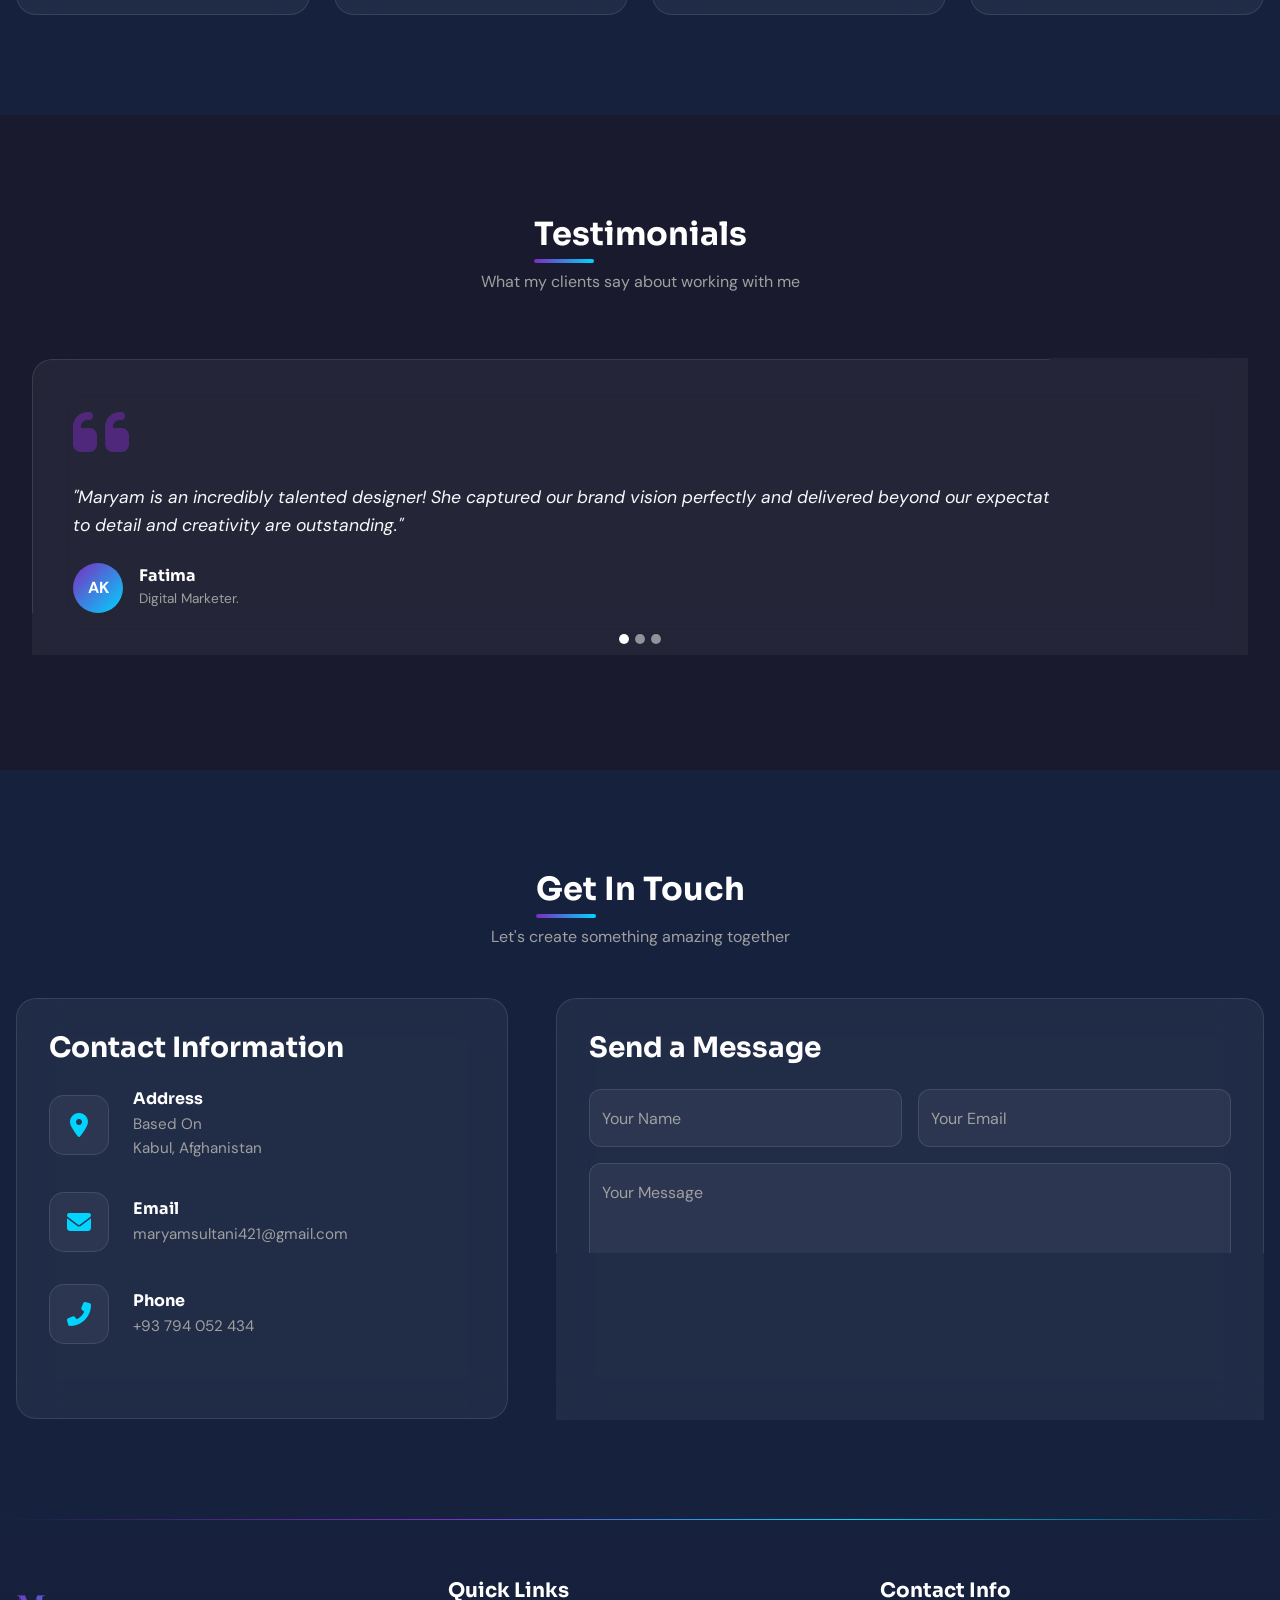
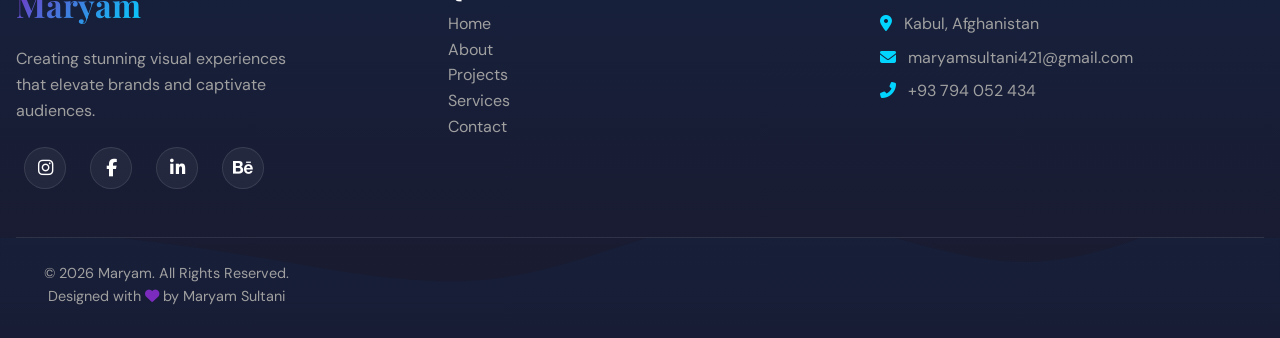
==== commit 6966bc81: "Update index.html" ====
--- a/index.html
+++ b/index.html
@@ -1912,7 +1912,7 @@
                 <!-- Project 1 -->
                <div class="col-md-6 col-lg-4 reveal">
               <a href="./p-5.html">     <div class="project-card">
-                     <img src="assets/img/p-5-1.png" alt="Logo Design">
+                     <img src="assets/img/p-5-1.jpg" alt="Logo Design">
                         <div class="project-info">
                             <span class="project-category">Logo Design</span>
                             <h4 class="project-title">Brand Logo Collection</h4>
